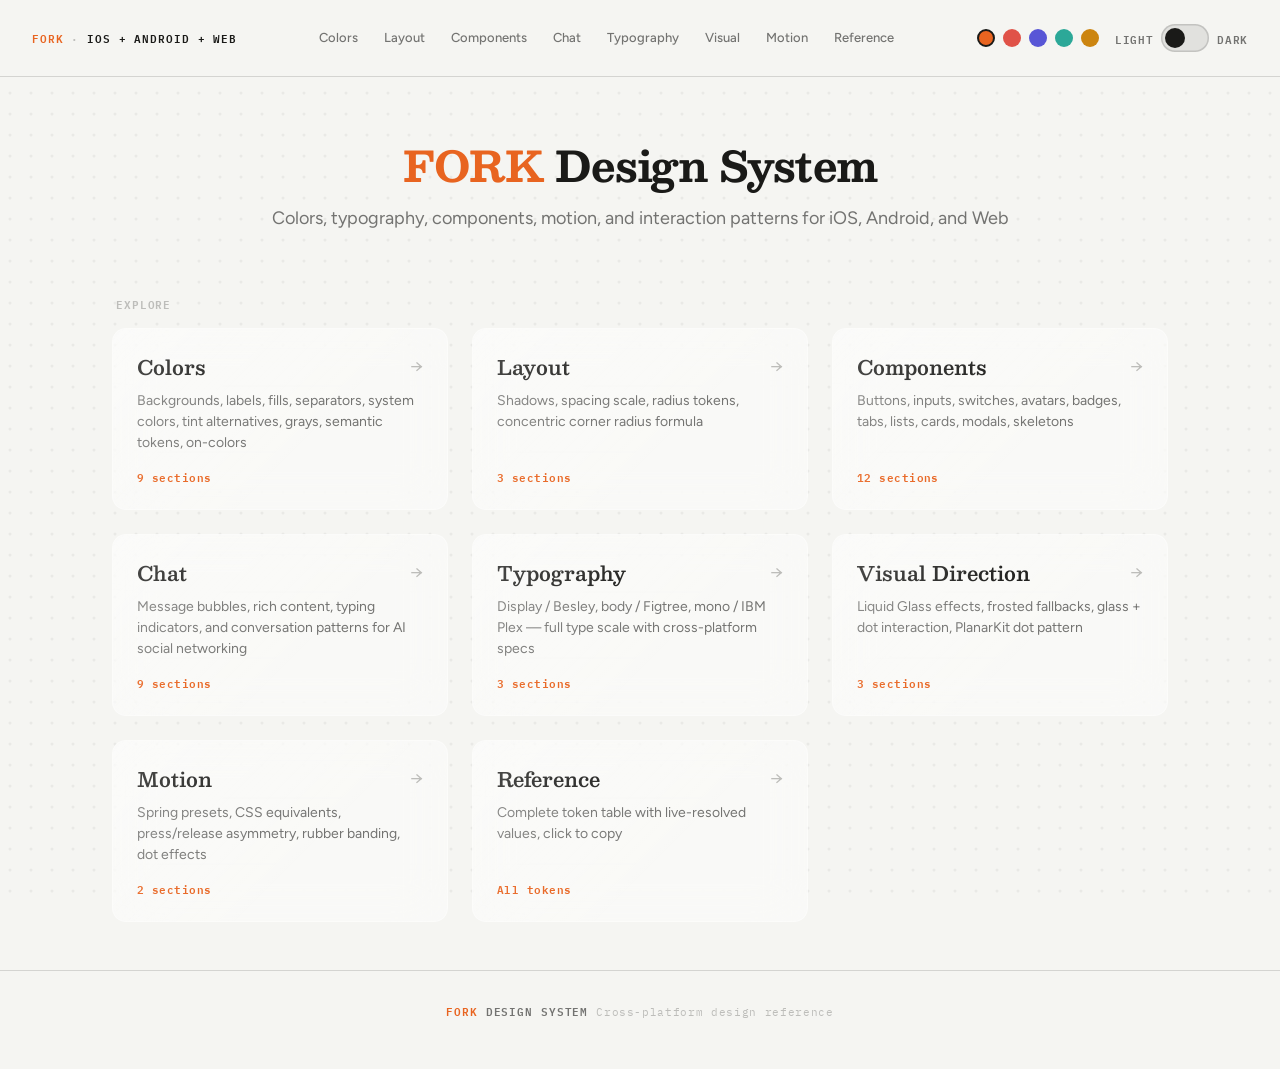
==== index.html @ ed12b9d3 "FORK Design System — initial commit with audit fixes Design system reference for iOS + Android + Web" ====
<!DOCTYPE html>
<html lang="en" data-theme="light">
<head>
<meta charset="UTF-8">
<meta name="viewport" content="width=device-width, initial-scale=1.0, viewport-fit=cover">
<title>FORK Design System — iOS + Android + Web</title>
<meta name="description" content="FORK design system — colors, typography, components, motion, and interaction patterns for iOS, Android, and Web.">
<meta name="theme-color" content="#F5F5F2" media="(prefers-color-scheme: light)">
<meta name="theme-color" content="#1A1A18" media="(prefers-color-scheme: dark)">
<link href="https://fonts.googleapis.com/css2?family=Besley:ital,wght@0,400..900;1,400..900&family=Figtree:ital,wght@0,300..700;1,300..700&family=IBM+Plex+Mono:wght@400;500;600;700&display=swap" rel="stylesheet">
<link rel="stylesheet" href="styles.css">
<script>(function(){var t=localStorage.getItem('te-theme');if(!t){t=window.matchMedia('(prefers-color-scheme:dark)').matches?'dark':'light'}document.documentElement.setAttribute('data-theme',t)})()</script>
</head>
<body>

<a href="#main-content" class="skip-link">Skip to content</a>

<canvas id="landing-planar" class="planar-fullscreen" aria-hidden="true"></canvas>

<div class="header">
  <a href="index.html" class="header-title"><span class="header-title-accent">FORK</span> <span class="header-dot">·</span> iOS + Android + Web</a>
  <nav class="top-nav" aria-label="Main navigation">
    <a class="top-nav-link" href="pages/colors.html">Colors</a>
    <a class="top-nav-link" href="pages/layout.html">Layout</a>
    <a class="top-nav-link" href="pages/components.html">Components</a>
    <a class="top-nav-link" href="pages/chat.html">Chat</a>
    <a class="top-nav-link" href="pages/typography.html">Typography</a>
    <a class="top-nav-link" href="pages/visual-direction.html">Visual</a>
    <a class="top-nav-link" href="pages/motion.html">Motion</a>
    <a class="top-nav-link" href="pages/reference.html">Reference</a>
  </nav>
  <div class="header-controls">
    <div class="tint-picker" id="tint-picker"></div>
    <button class="toggle" onclick="toggleTheme()" aria-label="Toggle theme">
      <span class="toggle-label">Light</span>
      <div class="toggle-track"></div>
      <span class="toggle-label">Dark</span>
    </button>
  </div>
</div>

<main class="landing-container" id="main-content">
  <div class="landing-hero">
    <h1 class="landing-title"><span class="landing-title-accent">FORK</span> Design System</h1>
    <p class="landing-subtitle">Colors, typography, components, motion, and interaction patterns for iOS, Android, and Web</p>
  </div>

  <h2 class="landing-overline">Explore</h2>
  <div class="landing-grid">
    <a href="pages/colors.html" class="landing-card" aria-label="Colors — Backgrounds, labels, fills, separators, system colors, tint alternatives, grays, semantic tokens, on-colors">
      <div class="landing-card-label">Colors</div>
      <div class="landing-card-desc">Backgrounds, labels, fills, separators, system colors, tint alternatives, grays, semantic tokens, on-colors</div>
      <div class="landing-card-count">9 sections</div>
    </a>
    <a href="pages/layout.html" class="landing-card" aria-label="Layout — Shadows, spacing scale, radius tokens, concentric corner radius formula">
      <div class="landing-card-label">Layout</div>
      <div class="landing-card-desc">Shadows, spacing scale, radius tokens, concentric corner radius formula</div>
      <div class="landing-card-count">3 sections</div>
    </a>
    <a href="pages/components.html" class="landing-card" aria-label="Components — Buttons, inputs, switches, avatars, badges, tabs, lists, cards, modals, skeletons">
      <div class="landing-card-label">Components</div>
      <div class="landing-card-desc">Buttons, inputs, switches, avatars, badges, tabs, lists, cards, modals, skeletons</div>
      <div class="landing-card-count">12 sections</div>
    </a>
    <a href="pages/chat.html" class="landing-card" aria-label="Chat — Message bubbles, rich content, typing indicators, and conversation patterns">
      <div class="landing-card-label">Chat</div>
      <div class="landing-card-desc">Message bubbles, rich content, typing indicators, and conversation patterns for AI social networking</div>
      <div class="landing-card-count">9 sections</div>
    </a>
    <a href="pages/typography.html" class="landing-card" aria-label="Typography — Display / Besley, body / Figtree, mono / IBM Plex, full type scale with cross-platform specs">
      <div class="landing-card-label">Typography</div>
      <div class="landing-card-desc">Display / Besley, body / Figtree, mono / IBM Plex — full type scale with cross-platform specs</div>
      <div class="landing-card-count">3 sections</div>
    </a>
    <a href="pages/visual-direction.html" class="landing-card" aria-label="Visual Direction — Liquid Glass effects, frosted fallbacks, glass + dot interaction, PlanarKit dot pattern">
      <div class="landing-card-label">Visual Direction</div>
      <div class="landing-card-desc">Liquid Glass effects, frosted fallbacks, glass + dot interaction, PlanarKit dot pattern</div>
      <div class="landing-card-count">3 sections</div>
    </a>
    <a href="pages/motion.html" class="landing-card" aria-label="Motion — Spring presets, CSS equivalents, press/release asymmetry, rubber banding, dot effects">
      <div class="landing-card-label">Motion</div>
      <div class="landing-card-desc">Spring presets, CSS equivalents, press/release asymmetry, rubber banding, dot effects</div>
      <div class="landing-card-count">2 sections</div>
    </a>
    <a href="pages/reference.html" class="landing-card" aria-label="Reference — Complete token table with live-resolved values, click to copy">
      <div class="landing-card-label">Reference</div>
      <div class="landing-card-desc">Complete token table with live-resolved values, click to copy</div>
      <div class="landing-card-count">All tokens</div>
    </a>
  </div>
</main>

<div class="footer">
  <div class="footer-inner">
    <div class="footer-brand">
      <span class="footer-brand-accent">FORK</span> Design System
    </div>
    <div class="footer-meta">Cross-platform design reference</div>
  </div>
</div>

<div class="toast" id="toast" aria-hidden="true">Copied</div>

<script src="planarkit.js"></script>
<script src="scripts.js"></script>
<script>
// Landing page — full-screen PlanarKit background
(function() {
  var cvs = document.getElementById('landing-planar');
  if (!cvs || !window.PlanarKit) return;
  var PK = window.PlanarKit;
  PK.syncColors();
  PK.installThemeObs();

  var sc = PK.create(cvs);
  sc.keepAlive = true;

  // All interaction tracked on document (canvas has pointer-events:none)
  // Events pass through to links/cards — no preventDefault on interactive elements
  var hoverField = null, activeField = null, holdTimer = null, downPos = null;
  function pos(e) {
    var r = cvs.getBoundingClientRect();
    var s = e.touches ? (e.touches[0] || e.changedTouches[0]) : e;
    return {x: s.clientX - r.left, y: s.clientY - r.top};
  }

  document.addEventListener('mousemove', function(e) {
    var p = pos(e);
    if (!hoverField) { hoverField = sc.addField(p.x, p.y, 'attract', 0.4, 0, true, 160, 0.3); }
    hoverField.x = p.x; hoverField.y = p.y;
    if (activeField && activeField !== hoverField) { activeField.x = p.x; activeField.y = p.y; }
    PK.wake(sc);
  });

  function onDown(e) {
    var p = pos(e); downPos = p;
    sc.addRipple(p.x, p.y, 1, 13, 10, 3);
    holdTimer = setTimeout(function() {
      holdTimer = null;
      if (hoverField) { hoverField.str = 0.8; activeField = hoverField; }
      else if (downPos) { activeField = sc.addField(downPos.x, downPos.y, 'attract', 0.8, 0, true, 180, 0.3); }
      PK.wake(sc);
    }, 300);
    PK.wake(sc);
  }

  function onUp() {
    if (holdTimer) { clearTimeout(holdTimer); holdTimer = null; }
    if (activeField) {
      if (activeField === hoverField) hoverField.str = 0.4;
      else { activeField.held = false; activeField.life = 0; }
      activeField = null;
    }
    downPos = null;
  }

  document.addEventListener('mousedown', onDown);
  document.addEventListener('mouseup', onUp);
  document.addEventListener('touchstart', onDown, {passive: true});
  document.addEventListener('touchend', onUp, {passive: true});
  document.addEventListener('touchcancel', onUp, {passive: true});

  // Ambient color waves
  var ambTimer = 0, ambNext = 4 + Math.random() * 6;
  var base = sc.step.bind(sc);
  sc.step = function(dt) {
    ambTimer += dt;
    if (ambTimer >= ambNext) {
      ambTimer = 0; ambNext = 4 + Math.random() * 6;
      var ax = sc.W * 0.1 + Math.random() * sc.W * 0.8;
      var ay = sc.H * 0.1 + Math.random() * sc.H * 0.8;
      var ac = PK.ambientPalette[Math.floor(Math.random() * PK.ambientPalette.length)];
      sc.addColorEffect(ax, ay, Math.random() > 0.5 ? 'bloom' : 'ring', ac, 2.5, Math.random() > 0.5 ? 200 : 120, 5);
    }
    return base(dt);
  };

  function resize() {
    sc.W = window.innerWidth; sc.H = window.innerHeight;
    cvs.width = Math.round(sc.W * sc.dpr); cvs.height = Math.round(sc.H * sc.dpr);
    sc.buildGrid(); sc.render(); PK.wake(sc);
  }
  window.addEventListener('resize', resize);
  new IntersectionObserver(function(ents) { ents.forEach(function(en) { if (en.isIntersecting) { PK.syncColors(); resize(); } }); }, {threshold: 0.01}).observe(cvs);
  resize();
})();
</script>
</body>
</html>
---- styles.css ----
/* ── Reset ── */
*, *::before, *::after { margin: 0; padding: 0; box-sizing: border-box; }

/* ── Skip Link ── */
.skip-link {
  position: absolute;
  top: -100%;
  left: var(--space16);
  padding: var(--space8) var(--space16);
  background: var(--tint);
  color: var(--onLight);
  border-radius: var(--radius6);
  z-index: 200;
  font-family: var(--fontBody);
  font-size: var(--typeFootnote);
  font-weight: 600;
  text-decoration: none;
}

.skip-link:focus {
  top: var(--space8);
}

/* ── No Transition (instant theme toggle) ── */
.no-transition,
.no-transition *,
.no-transition *::before,
.no-transition *::after {
  transition-duration: 0s !important;
}
/* Toggle thumb should still animate with spring during theme change */
.no-transition .toggle-track::after {
  transition-duration: 0.4s !important;
}

/* ── Light Theme ── */
:root, [data-theme="light"] {
  /* Backgrounds — Base */
  --systemBackground: #FFFFFF;
  --secondarySystemBackground: #F5F5F2;
  --tertiarySystemBackground: #EAEAE6;

  /* Backgrounds — Elevated */
  --systemBackgroundElevated: #FFFFFF;
  --secondarySystemBackgroundElevated: #F5F5F2;
  --tertiarySystemBackgroundElevated: #EAEAE6;

  /* Backgrounds — Grouped */
  --systemGroupedBackground: #F5F5F2;
  --secondarySystemGroupedBackground: #FFFFFF;
  --tertiarySystemGroupedBackground: #F5F5F2;

  /* Backgrounds — Grouped Elevated */
  --systemGroupedBackgroundElevated: #F5F5F2;
  --secondarySystemGroupedBackgroundElevated: #FFFFFF;
  --tertiarySystemGroupedBackgroundElevated: #F5F5F2;

  /* Labels */
  --label: #1A1A18;
  --secondaryLabel: #737371;
  --tertiaryLabel: #BDBDBA;
  --quaternaryLabel: #D6D6D4;

  /* Fills */
  --systemFill: rgba(26, 26, 24, 0.09);
  --secondarySystemFill: rgba(26, 26, 24, 0.065);
  --tertiarySystemFill: rgba(26, 26, 24, 0.04);
  --quaternarySystemFill: rgba(26, 26, 24, 0.02);

  /* Separators */
  --separator: rgba(26, 26, 24, 0.15);
  --opaqueSeparator: #D4D4D0;

  /* System Colors */
  --systemRed: #CE2021;
  --systemOrange: #FA5B1C;
  --systemYellow: #E5AC00;
  --systemGreen: #1AA167;
  --systemBlue: #1270B8;
  --systemPink: #FF106A;
  --systemGray: #8E8E8C;
  --systemGray2: #AEAEAC;
  --systemGray3: #C7C7C4;
  --systemGray4: #D1D1CE;
  --systemGray5: #E0E0DC;
  --systemGray6: #F0F0EC;

  /* On-Colors (text on filled backgrounds) */
  --onLight: #FFFFFF;
  --onDark: #1A1A18;

  /* Tint */
  --tint: #E86420;

  /* Tint Alternatives */
  --tintCoral: #E05248;
  --tintIndigo: #5856D6;
  --tintTeal: #2CA898;
  --tintAmber: #CC8510;

  /* Semantic */
  --link: #1270B8;
  --destructive: #CE2021;
  --success: #1AA167;
  --warning: #E5AC00;
  --disabled: #C7C7C4;
  --disabledLabel: #AEAEAC;
  --selection: rgba(232, 100, 32, 0.14);
  --badge: #CE2021;
  --skeleton: rgba(26, 26, 24, 0.06);

  /* Shadows — soft, diffuse */
  --shadowSmall: 0 1px 4px rgba(26, 26, 24, 0.03), 0 1px 2px rgba(26, 26, 24, 0.02);
  --shadowMedium: 0 4px 16px rgba(26, 26, 24, 0.04), 0 2px 4px rgba(26, 26, 24, 0.02);
  --shadowLarge: 0 12px 48px rgba(26, 26, 24, 0.06), 0 4px 12px rgba(26, 26, 24, 0.02);

  /* Dot Pattern */
  --dotIdle: rgba(26, 26, 24, 0.05);
  --dotTap: rgba(26, 26, 24, 0.17);
  --dotField: rgba(26, 26, 24, 0.30);

  /* Spacing */
  --space2: 2px;
  --space4: 4px;
  --space8: 8px;
  --space12: 12px;
  --space16: 16px;
  --space24: 24px;
  --space32: 32px;
  --space48: 48px;
  --space64: 64px;

  /* Radius — use with cornerCurve: continuous */
  --radius6: 6px;
  --radius10: 10px;
  --radius14: 14px;
  --radius20: 20px;
  --radius24: 24px;
  --radiusFull: 9999px;

  /* Chat — bubble geometry */
  --chatBubbleRadius: 18px;
  --chatTailRadius: 6px;

  /* Border — softer than separator, for card/component outlines */
  --border: rgba(26, 26, 24, 0.08);

  /* Motion — timing functions */
  --easeFluent: cubic-bezier(0.2, 0, 0, 1);
  --easeSpring: cubic-bezier(0.34, 1.56, 0.64, 1);
  --easeStandard: cubic-bezier(0.4, 0, 0.2, 1);

  /* Typography — font families */
  --fontDisplay: 'Besley', serif;
  --fontBody: 'Figtree', sans-serif;
  --fontMono: 'IBM Plex Mono', monospace;

  /* Typography Scale — sizes (single source of truth for the type scale) */
  --typeXlTitle2: 42px;
  --typeXlTitle: 36px;
  --typeLargeTitle: 34px;
  --typeTitle1: 28px;
  --typeTitle2: 22px;
  --typeTitle3: 20px;
  --typeHeadline: 17px;
  --typeBody: 18px;
  --typeCallout: 17px;
  --typeSubheadline: 16px;
  --typeFootnote: 14px;
  --typeCaption1: 13px;
  --typeCaption2: 12px;
  --typeCode: 14px;
  --typeOverline: 11px;

  /* Text shadow — for light text on colored fills */
  --textShadowOnFill: 0 1px 3px rgba(26, 26, 24, 0.3);

  /* Glass — specular highlight (white light source) */
  --glassSpecular: rgba(255, 255, 255, 0.25);
  --glassSpecularEdge: rgba(255, 255, 255, 0.05);
  --glassHighlight: rgba(255, 255, 255, 0.5);
  --glassShadow: rgba(26, 26, 24, 0.06);

  /* Glass card surfaces — liquid glass tier */
  --glassCardBg: rgba(255, 255, 255, 0.45);
  --glassCardBorder: rgba(255, 255, 255, 0.35);

  /* Glass card surfaces — frosted fallback tier */
  --glassFrostedBg: rgba(255, 255, 255, 0.28);
  --glassFrostedBorder: rgba(255, 255, 255, 0.2);

  /* Layout */
  --containerMaxWidth: 1120px;
  --headerHeight: 76px;

  /* Dot grid */
  --dotGridSize: 21px;
  --dotGridOffset: 10.5px;
  --dotRadius: 1.5px;

}

/* ── Dark Theme ── */
[data-theme="dark"] {
  /* Backgrounds — Base */
  --systemBackground: #1A1A18;
  --secondarySystemBackground: #252524;
  --tertiarySystemBackground: #323230;

  /* Backgrounds — Elevated */
  --systemBackgroundElevated: #252524;
  --secondarySystemBackgroundElevated: #323230;
  --tertiarySystemBackgroundElevated: #3E3E3C;

  /* Backgrounds — Grouped */
  --systemGroupedBackground: #141412;
  --secondarySystemGroupedBackground: #1A1A18;
  --tertiarySystemGroupedBackground: #252524;

  /* Backgrounds — Grouped Elevated */
  --systemGroupedBackgroundElevated: #1A1A18;
  --secondarySystemGroupedBackgroundElevated: #252524;
  --tertiarySystemGroupedBackgroundElevated: #323230;

  /* Labels */
  --label: #F5F5F2;
  --secondaryLabel: #9E9E9C;
  --tertiaryLabel: #545452;
  --quaternaryLabel: #3E3E3C;

  /* Fills */
  --systemFill: rgba(245, 245, 242, 0.11);
  --secondarySystemFill: rgba(245, 245, 242, 0.08);
  --tertiarySystemFill: rgba(245, 245, 242, 0.05);
  --quaternarySystemFill: rgba(245, 245, 242, 0.03);

  /* Separators */
  --separator: rgba(245, 245, 242, 0.15);
  --opaqueSeparator: #3E3E3C;

  /* System Colors */
  --systemRed: #E84142;
  --systemOrange: #FF6D33;
  --systemYellow: #FFD03A;
  --systemGreen: #22C07A;
  --systemBlue: #1A8DE0;
  --systemPink: #FF3380;
  --systemGray: #9E9E9C;
  --systemGray2: #7C7C7A;
  --systemGray3: #5A5A58;
  --systemGray4: #484846;
  --systemGray5: #3A3A38;
  --systemGray6: #282826;

  /* On-Colors (text on filled backgrounds) — invariant across themes */
  --onLight: #FFFFFF;
  --onDark: #1A1A18;

  /* Tint */
  --tint: #F07030;

  /* Tint Alternatives */
  --tintCoral: #F06060;
  --tintIndigo: #7B79FF;
  --tintTeal: #38C8B8;
  --tintAmber: #E8A028;

  /* Semantic */
  --link: #1A8DE0;
  --destructive: #E84142;
  --success: #22C07A;
  --warning: #FFD03A;
  --disabled: #484846;
  --disabledLabel: #5A5A58;
  --selection: rgba(240, 112, 48, 0.18);
  --badge: #E84142;
  --skeleton: rgba(245, 245, 242, 0.06);

  /* Shadows — warm base, higher opacity for dark surfaces */
  --shadowSmall: 0 1px 4px rgba(20, 20, 18, 0.16), 0 1px 2px rgba(20, 20, 18, 0.10);
  --shadowMedium: 0 4px 16px rgba(20, 20, 18, 0.22), 0 2px 4px rgba(20, 20, 18, 0.10);
  --shadowLarge: 0 12px 48px rgba(20, 20, 18, 0.28), 0 4px 12px rgba(20, 20, 18, 0.10);

  /* Dot Pattern */
  --dotIdle: rgba(245, 245, 242, 0.02);
  --dotTap: rgba(245, 245, 242, 0.10);
  --dotField: rgba(245, 245, 242, 0.18);

  /* Border */
  --border: rgba(245, 245, 242, 0.08);

  /* Glass — specular highlight */
  --glassSpecular: rgba(255, 255, 255, 0.08);
  --glassSpecularEdge: rgba(255, 255, 255, 0.02);
  --glassHighlight: rgba(255, 255, 255, 0.06);
  --glassShadow: rgba(20, 20, 18, 0.3);

  /* Text shadow — for light text on colored fills (dark mode: higher opacity) */
  --textShadowOnFill: 0 1px 3px rgba(20, 20, 18, 0.45);

  /* Glass card surfaces — liquid glass tier */
  --glassCardBg: rgba(255, 255, 255, 0.06);
  --glassCardBorder: rgba(255, 255, 255, 0.08);

  /* Glass card surfaces — frosted fallback tier */
  --glassFrostedBg: rgba(255, 255, 255, 0.04);
  --glassFrostedBorder: rgba(255, 255, 255, 0.06);

}

/* ── Typography Utilities ── */
/* Reusable type scale classes — use in HTML to apply scale steps directly */
.text-overline {
  font-family: var(--fontMono);
  font-size: var(--typeOverline);
  font-weight: 600;
  letter-spacing: 0.08em;
  text-transform: uppercase;
  line-height: 1.2;
}

/* ── Tag ── */
.tag {
  display: inline-flex;
  align-items: center;
  font-family: var(--fontMono);
  font-size: var(--typeOverline);
  font-weight: 700;
  letter-spacing: 0.06em;
  text-transform: uppercase;
  padding: var(--space2) var(--space8);
  border-radius: var(--radius6);
  vertical-align: baseline;
  position: relative;
  top: -0.1em;
  line-height: 1.2;
  white-space: nowrap;
}

/* Filled — semantic color variants (tinted fill + colored text for contrast) */
.tag--ios { background: color-mix(in srgb, var(--systemBlue) 15%, transparent); color: var(--systemBlue); }
.tag--android { background: color-mix(in srgb, var(--systemGreen) 15%, transparent); color: var(--systemGreen); }
.tag--web { background: color-mix(in srgb, var(--systemOrange) 15%, transparent); color: var(--systemOrange); }
.tag--all { background: var(--systemFill); color: var(--secondaryLabel); }
.tag--tint { background: var(--tint); color: var(--onLight); }
.tag--destructive { background: var(--destructive); color: var(--onLight); }

/* Subtle — fill background, no bold color */
.tag--fill { background: var(--systemFill); color: var(--secondaryLabel); }

/* Outline — border only */
.tag--outline { background: transparent; color: var(--secondaryLabel); border: 1px solid var(--separator); }

/* ── Typography ── */
body {
  font-family: var(--fontBody);
  font-size: var(--typeFootnote); /* UI chrome at footnote size; content uses body token (18px) via .prose */
  line-height: 1.45;
  background: var(--systemGroupedBackground);
  color: var(--label);
  -webkit-font-smoothing: antialiased;
}

/* ── Header ── */
.header {
  position: sticky;
  top: 0;
  z-index: 100;
  display: flex;
  align-items: center;
  justify-content: space-between;
  gap: var(--space16);
  padding: var(--space16) max(var(--space32), env(safe-area-inset-right)) var(--space16) max(var(--space32), env(safe-area-inset-left));
  padding-top: max(var(--space16), env(safe-area-inset-top));
  /* Opaque surface — chrome is quiet, content is loud */
  background: var(--systemGroupedBackground);
  border-bottom: 1px solid var(--separator);
  transition: background 0.25s var(--easeFluent), border-color 0.25s var(--easeFluent);
}

.header-title {
  font-family: var(--fontMono);
  font-size: var(--typeOverline);
  font-weight: 600;
  letter-spacing: 0.08em;
  text-transform: uppercase;
  color: var(--label);
  text-decoration: none;
  flex-shrink: 0;
}

.header-title-accent {
  color: var(--tint);
}

a.header-title:hover {
  color: var(--label);
}

/* ── Top Navigation ── */
.top-nav {
  display: flex;
  align-items: center;
  gap: var(--space2);
}

.top-nav-link {
  font-family: var(--fontBody);
  font-size: var(--typeCaption1);
  font-weight: 500;
  color: var(--secondaryLabel);
  text-decoration: none;
  padding: var(--space12) var(--space12);
  min-height: 44px;
  display: inline-flex;
  align-items: center;
  border-radius: var(--radiusFull);
  transition: color 0.18s var(--easeStandard), background 0.18s var(--easeStandard);
  white-space: nowrap;
}

.top-nav-link:hover {
  color: var(--label);
  background: var(--systemFill);
}

.top-nav-link.active {
  color: var(--tint);
  font-weight: 600;
}

.header-controls {
  display: flex;
  align-items: center;
  gap: var(--space16);
  flex-shrink: 0;
}

/* ── Theme Toggle ── */
.toggle {
  display: flex;
  align-items: center;
  gap: var(--space8);
  font-family: var(--fontMono);
  font-size: var(--typeOverline);
  font-weight: 600;
  letter-spacing: 0.06em;
  text-transform: uppercase;
  color: var(--secondaryLabel);
  cursor: pointer;
  user-select: none;
  background: none;
  border: none;
  padding: var(--space8) 0;
  min-height: 44px;
}

.toggle:focus-visible {
  outline: none;
  box-shadow: 0 0 0 3px color-mix(in srgb, var(--systemBlue) 21%, transparent);
  border-radius: var(--radius6);
}

.toggle-track {
  position: relative;
  width: 48px;
  height: 28px;
  background: var(--systemFill);
  border-radius: var(--radiusFull);
  border: none;
  box-shadow: inset 0 0 0 1.5px var(--separator);
  transition: background 0.25s var(--easeFluent), box-shadow 0.25s var(--easeFluent);
}

.toggle-track::after {
  content: "";
  position: absolute;
  top: 4px;
  left: 4px;
  width: 20px;
  height: 20px;
  background: var(--label);
  border-radius: 50%;
  transition: transform 0.4s var(--easeSpring);
}

[data-theme="dark"] .toggle-track {
  background: var(--tint);
  box-shadow: none;
}

[data-theme="dark"] .toggle-track::after {
  transform: translateX(20px);
  background: var(--onLight);
}

/* ── Tint Picker ── */
.tint-picker {
  display: flex;
  align-items: center;
  gap: var(--space8);
}

.tint-dot {
  width: 18px;
  height: 18px;
  border-radius: 50%;
  border: 2px solid transparent;
  cursor: pointer;
  transition: border-color 0.18s var(--easeStandard), transform 0.18s var(--easeStandard);
  position: relative;
  /* 44px min tap target via invisible hit area */
  padding: 0;
}

.tint-dot::before {
  content: "";
  position: absolute;
  top: 50%;
  left: 50%;
  width: 44px;
  height: 44px;
  transform: translate(-50%, -50%);
}

.tint-dot:hover { transform: scale(1.15); }
.tint-dot:focus-visible { outline: none; box-shadow: 0 0 0 3px color-mix(in srgb, var(--systemBlue) 21%, transparent); }
.tint-dot.active { border-color: var(--label); }

/* ── Layout ── */
.page-layout {
  display: flex;
  min-height: 100vh;
}

.page-main {
  flex: 1;
  display: flex;
  flex-direction: column;
  min-width: 0;
}

.sidebar {
  position: sticky;
  top: var(--headerHeight);
  align-self: flex-start;
  width: 220px;
  min-width: 220px;
  height: calc(100vh - var(--headerHeight));
  overflow-y: auto;
  padding: var(--space16) var(--space12) var(--space32) var(--space12);
  border-right: 1px solid var(--separator);
  background: var(--systemGroupedBackground);
  transition: background 0.25s var(--easeFluent), border-color 0.25s var(--easeFluent);
  scrollbar-width: none;
  -ms-overflow-style: none;
}

.sidebar::-webkit-scrollbar { display: none; }

.sidebar-group {
  margin-bottom: var(--space16);
}

.sidebar-group-label {
  font-family: var(--fontMono);
  font-size: var(--typeOverline);
  font-weight: 600;
  letter-spacing: 0.08em;
  text-transform: uppercase;
  color: var(--secondaryLabel);
  padding: var(--space4) var(--space8);
  margin-bottom: var(--space2);
}

.sidebar-link {
  display: flex;
  align-items: center;
  font-family: var(--fontBody);
  font-size: var(--typeCaption1);
  font-weight: 400;
  color: var(--secondaryLabel);
  text-decoration: none;
  padding: var(--space8) var(--space8);
  min-height: 44px;
  border-radius: var(--radius6);
  transition: color 0.18s var(--easeStandard), background 0.18s var(--easeStandard);
  line-height: 1.4;
  letter-spacing: 0.01em;
}

.sidebar-link:hover {
  color: var(--label);
  background: var(--systemFill);
}

.sidebar-link.active {
  color: var(--tint);
  font-weight: 600;
}

.sidebar-link--nested {
  padding-left: var(--space24);
  font-size: var(--typeCaption2);
  min-height: 44px;
}

.container {
  flex: 1;
  max-width: var(--containerMaxWidth);
  margin: 0 auto;
  padding: var(--space32);
  min-width: 0;
  width: 100%;
}

.section {
  margin-bottom: var(--space48);
  scroll-margin-top: calc(var(--headerHeight) + var(--space16));
}

.page-title {
  font-family: var(--fontDisplay);
  font-size: var(--typeTitle1);
  font-weight: 700;
  color: var(--label);
  line-height: 1.21;
  letter-spacing: -0.01em;
  margin-bottom: var(--space8);
}

.page-subtitle {
  font-family: var(--fontBody);
  font-size: var(--typeSubheadline);
  color: var(--secondaryLabel);
  line-height: 1.5;
  margin-bottom: var(--space48);
}

.section-title {
  font-family: var(--fontDisplay);
  font-size: var(--typeTitle3);
  font-weight: 600;
  line-height: 1.3;
  letter-spacing: 0;
  text-transform: none;
  color: var(--label);
  margin-bottom: var(--space16);
}

@media (max-width: 900px) {
  .sidebar { display: none; }
  .header {
    flex-wrap: wrap;
    padding: max(var(--space12), env(safe-area-inset-top)) max(var(--space16), env(safe-area-inset-right)) var(--space12) max(var(--space16), env(safe-area-inset-left));
    gap: var(--space8);
  }
  /* Header wraps at mobile — extra scroll-margin to account for taller nav */
  .section {
    scroll-margin-top: calc(var(--headerHeight) + var(--space48));
  }
  .top-nav {
    order: 3;
    width: 100%;
    overflow-x: auto;
    -webkit-overflow-scrolling: touch;
    scrollbar-width: none;
    gap: var(--space2);
    padding-top: var(--space4);
    mask-image: linear-gradient(to right, black calc(100% - 32px), transparent);
    -webkit-mask-image: linear-gradient(to right, black calc(100% - 32px), transparent);
  }
  .top-nav::-webkit-scrollbar { display: none; }
  .container {
    padding: var(--space24) max(var(--space16), env(safe-area-inset-right)) var(--space24) max(var(--space16), env(safe-area-inset-left));
  }
}

@media (max-width: 720px) {
  .section {
    margin-bottom: var(--space32);
  }
  .page-subtitle {
    margin-bottom: var(--space32);
  }
}

/* ── Card ── */
.card {
  background: var(--secondarySystemGroupedBackground);
  border: 1px solid var(--border);
  border-radius: var(--radius14);
  overflow: hidden;
  box-shadow: var(--shadowSmall);
  transition: background 0.25s var(--easeFluent), border-color 0.25s var(--easeFluent), box-shadow 0.25s var(--easeFluent);
}

.card + .card {
  margin-top: var(--space12);
}
.card-grid .card + .card {
  margin-top: 0;
}

/* ── Swatch Row ── */
.swatch-row {
  display: flex;
  align-items: center;
  padding: 0 var(--space24);
  height: 56px;
  border-bottom: 1px solid var(--separator);
  transition: background 0.18s var(--easeStandard);
  cursor: pointer;
}

.swatch-row:last-child {
  border-bottom: none;
}

.swatch-row:focus-visible {
  outline: none;
  box-shadow: inset 0 0 0 2px color-mix(in srgb, var(--systemBlue) 21%, transparent);
}

.swatch-row:hover {
  background: var(--quaternarySystemFill);
}

.swatch-color {
  width: 32px;
  height: 32px;
  border-radius: var(--radius10);
  flex-shrink: 0;
  border: 1px solid var(--border);
  position: relative;
  cursor: pointer;
  transition: transform 0.18s var(--easeStandard);
}

.swatch-color:hover {
  transform: scale(1.1);
}

.swatch-color.checkerboard {
  background-image:
    linear-gradient(45deg, var(--systemGray3) 25%, transparent 25%),
    linear-gradient(-45deg, var(--systemGray3) 25%, transparent 25%),
    linear-gradient(45deg, transparent 75%, var(--systemGray3) 75%),
    linear-gradient(-45deg, transparent 75%, var(--systemGray3) 75%);
  background-size: 8px 8px;
  background-position: 0 0, 0 4px, 4px -4px, -4px 0px;
}

.swatch-color .inner {
  position: absolute;
  inset: 0;
  border-radius: var(--radius10);
}

.swatch-info {
  flex: 1;
  margin-left: var(--space16);
  display: flex;
  align-items: baseline;
  gap: var(--space8);
}

.swatch-name {
  font-family: var(--fontMono);
  font-size: var(--typeCaption1);
  font-weight: 600;
  color: var(--label);
  white-space: nowrap;
}

.swatch-value {
  font-family: var(--fontMono);
  font-size: var(--typeOverline);
  color: var(--secondaryLabel);
  margin-left: auto;
  white-space: nowrap;
  cursor: pointer;
  padding: var(--space2) var(--space4);
  border-radius: var(--radius6);
  transition: background 0.18s var(--easeStandard), color 0.18s var(--easeStandard);
}

.swatch-value:hover {
  background: var(--systemFill);
  color: var(--secondaryLabel);
}

.swatch-value.copied {
  background: var(--tint);
  color: var(--onLight);
}

/* ── Background Context Cards ── */
.context-grid {
  display: grid;
  grid-template-columns: repeat(2, 1fr);
  gap: var(--space12);
}

@media (max-width: 720px) {
  .context-grid {
    grid-template-columns: 1fr;
  }
}

.context-card {
  border-radius: var(--radius14);
  border: 1px solid var(--border);
  overflow: hidden;
  transition: border-color 0.25s var(--easeFluent);
}

.context-label {
  font-family: var(--fontMono);
  font-size: var(--typeOverline);
  font-weight: 600;
  letter-spacing: 0.08em;
  text-transform: uppercase;
  padding: var(--space12) var(--space16) var(--space8);
  color: var(--secondaryLabel);
}

.context-layer {
  margin: 0 var(--space12) var(--space12);
  border-radius: var(--radius14);
  padding: var(--space12);
  transition: background 0.25s var(--easeFluent);
}

.context-layer .context-layer {
  margin: var(--space8) 0 0;
  border-radius: var(--radius10);
  padding: var(--space12);
}

.context-layer .context-layer .context-layer {
  margin: var(--space8) 0 0;
  border-radius: var(--radius6);
  padding: var(--space12);
}

.layer-label {
  font-size: var(--typeCaption2);
  font-weight: 600;
  color: var(--secondaryLabel);
  letter-spacing: 0.01em;
  margin-bottom: var(--space2);
}

.layer-token {
  font-family: var(--fontMono);
  font-size: var(--typeOverline);
  color: var(--tertiaryLabel);
}

/* ── Separator Preview ── */
.separator-preview {
  padding: var(--space24);
}

.sep-line {
  height: 0;
  border: none;
  border-top-width: 1px;
  border-top-style: solid;
  margin: var(--space12) 0;
}

.sep-label {
  font-size: var(--typeCaption2);
  color: var(--tertiaryLabel);
  letter-spacing: 0.01em;
  margin-bottom: var(--space4);
}

/* ── Label Preview ── */
.label-preview {
  padding: var(--space24);
  display: flex;
  flex-direction: column;
  gap: var(--space8);
}

.label-sample {
  display: flex;
  justify-content: space-between;
  align-items: baseline;
}

.label-sample-text {
  font-size: var(--typeFootnote);
  font-weight: 500;
}

.label-sample-name {
  font-family: var(--fontMono);
  font-size: var(--typeOverline);
  color: var(--tertiaryLabel);
}

/* ── System Colors Grid ── */
.color-grid {
  display: grid;
  grid-template-columns: repeat(auto-fill, minmax(140px, 1fr));
  gap: var(--space8);
  padding: var(--space16);
}

.color-chip {
  height: 72px;
  border-radius: var(--radius10);
  display: flex;
  flex-direction: column;
  justify-content: flex-end;
  padding: var(--space12);
  cursor: pointer;
  transition: transform 0.18s var(--easeStandard), box-shadow 0.25s var(--easeFluent);
  position: relative;
  overflow: hidden;
}

.color-chip:hover {
  transform: translateY(-2px);
  box-shadow: var(--shadowMedium);
}

.color-chip:focus-visible {
  outline: none;
  box-shadow: inset 0 0 0 2px color-mix(in srgb, var(--systemBlue) 21%, transparent);
}

.color-chip:active {
  transform: scale(0.96);
}

.color-chip-name {
  font-family: var(--fontMono);
  font-size: var(--typeOverline);
  font-weight: 700;
  color: var(--onLight);
  text-shadow: var(--textShadowOnFill);
}

.color-chip-hex {
  font-family: var(--fontMono);
  font-size: var(--typeOverline);
  color: color-mix(in srgb, var(--onLight) 75%, transparent);
  text-shadow: var(--textShadowOnFill);
}

/* Light-background chips (Yellow, Amber, light grays) need dark text for contrast */
.color-chip--light-bg .color-chip-name,
.color-chip--light-bg .color-chip-hex {
  color: var(--onDark);
  text-shadow: none;
}
.color-chip--light-bg .color-chip-hex {
  color: color-mix(in srgb, var(--onDark) 65%, transparent);
}

/* ── Gray Scale ── */
.gray-labels {
  display: flex;
  justify-content: space-between;
  font-family: var(--fontMono);
  font-size: var(--typeOverline);
  color: var(--tertiaryLabel);
  padding: var(--space16) var(--space16) var(--space8);
}

.gray-labels span {
  padding: 0 var(--space4);
}

.gray-strip {
  display: flex;
  border-radius: var(--radius10);
  overflow: hidden;
  margin: 0 var(--space16) var(--space16);
  height: 48px;
}

.gray-strip-cell {
  flex: 1;
  display: flex;
  align-items: center;
  justify-content: center;
  font-family: var(--fontMono);
  font-size: var(--typeOverline);
  font-weight: 600;
  transition: flex 0.25s var(--easeFluent);
  cursor: pointer;
  position: relative;
}

.gray-strip-cell:focus-visible {
  outline: none;
  box-shadow: inset 0 0 0 2px color-mix(in srgb, var(--systemBlue) 21%, transparent);
}

.gray-strip-cell:hover {
  flex: 1.5;
}

.gray-strip-cell span {
  opacity: 0;
  transition: opacity 0.18s var(--easeStandard);
  color: var(--label);
  mix-blend-mode: difference;
}

.gray-strip-cell:hover span {
  opacity: 1;
}

/* ── Fill Preview ── */
.fills-contexts {
  display: grid;
  grid-template-columns: repeat(2, 1fr);
  gap: var(--space12);
}

@media (max-width: 720px) {
  .fills-contexts {
    grid-template-columns: 1fr;
  }
}

.fills-context-card {
  border-radius: var(--radius14);
  border: 1px solid var(--border);
  padding: var(--space16);
  transition: background 0.25s var(--easeFluent), border-color 0.25s var(--easeFluent);
}

.fills-context-label {
  font-family: var(--fontMono);
  font-size: var(--typeOverline);
  font-weight: 600;
  letter-spacing: 0.08em;
  text-transform: uppercase;
  color: var(--secondaryLabel);
  margin-bottom: var(--space12);
}

.fill-grid {
  display: grid;
  grid-template-columns: repeat(2, 1fr);
  gap: var(--space4);
}

.fill-chip {
  height: 52px;
  border-radius: var(--radius10);
  display: flex;
  flex-direction: column;
  justify-content: flex-end;
  padding: var(--space8) var(--space12);
  border: 1px solid var(--border);
}

.fill-chip-name {
  font-family: var(--fontMono);
  font-size: var(--typeOverline);
  font-weight: 600;
  color: var(--secondaryLabel);
}

/* ── Toast ── */
.toast {
  position: fixed;
  bottom: var(--space24);
  left: 50%;
  transform: translateX(-50%) translateY(80px);
  background: var(--label);
  color: var(--systemBackground);
  font-family: var(--fontMono);
  font-size: var(--typeOverline);
  font-weight: 600;
  letter-spacing: 0.04em;
  padding: var(--space8) var(--space16);
  border-radius: var(--radius10);
  pointer-events: none;
  opacity: 0;
  transition: transform 0.25s var(--easeSpring), opacity 0.25s var(--easeFluent);
  z-index: 999;
}

.toast.show {
  transform: translateX(-50%) translateY(0);
  opacity: 1;
}

/* ── Usage Hints ── */
.usage {
  margin-top: var(--space12);
  padding: var(--space24);
  background: var(--secondarySystemGroupedBackground);
  border: 1px solid var(--border);
  border-radius: var(--radius14);
  transition: background 0.25s var(--easeFluent), border-color 0.25s var(--easeFluent);
}

.usage-title {
  font-family: var(--fontMono);
  font-size: var(--typeOverline);
  font-weight: 600;
  letter-spacing: 0.08em;
  text-transform: uppercase;
  color: var(--secondaryLabel);
  margin-bottom: var(--space8);
}

.usage-list {
  list-style: none;
  display: flex;
  flex-direction: column;
  gap: var(--space4);
}

.usage-list li {
  font-family: var(--fontBody);
  font-size: var(--typeCaption1);
  line-height: 1.4;
  letter-spacing: 0.01em;
  color: var(--secondaryLabel);
}

.usage-list .token {
  font-family: var(--fontMono);
  font-weight: 600;
  color: var(--label);
}

.usage-list .dash {
  color: var(--tertiaryLabel);
  margin: 0 var(--space4);
}

/* ── Typography ── */
.type-section {
  margin-top: var(--space12);
}

.type-card {
  background: var(--secondarySystemGroupedBackground);
  border: 1px solid var(--border);
  border-radius: var(--radius14);
  padding: var(--space24);
  transition: background 0.25s var(--easeFluent), border-color 0.25s var(--easeFluent);
}

.type-card + .type-card {
  margin-top: var(--space12);
}

.type-card-header {
  display: flex;
  align-items: baseline;
  justify-content: space-between;
  margin-bottom: var(--space16);
  padding-bottom: var(--space12);
  border-bottom: 1px solid var(--separator);
}

.type-card-name {
  font-family: var(--fontMono);
  font-size: var(--typeOverline);
  font-weight: 600;
  letter-spacing: 0.08em;
  text-transform: uppercase;
  color: var(--secondaryLabel);
}

.type-card-meta {
  font-family: var(--fontMono);
  font-size: var(--typeOverline);
  color: var(--tertiaryLabel);
  letter-spacing: 0.02em;
}

.type-scale {
  display: flex;
  flex-direction: column;
  gap: var(--space12);
}

.type-row {
  display: flex;
  align-items: baseline;
  gap: var(--space16);
}

.type-row-label {
  flex-shrink: 0;
  width: 80px;
  font-size: var(--typeOverline);
  font-weight: 600;
  letter-spacing: 0.04em;
  color: var(--tertiaryLabel);
  text-align: right;
  font-family: var(--fontMono);
}

.type-row-sample {
  flex: 1;
  color: var(--label);
  line-height: 1.35;
}

.type-row-size {
  flex-shrink: 0;
  font-size: var(--typeOverline);
  color: var(--tertiaryLabel);
  font-family: var(--fontMono);
}

.type-body-compare {
  display: grid;
  grid-template-columns: repeat(2, 1fr);
  gap: var(--space12);
  margin-top: var(--space12);
}

@media (max-width: 720px) {
  .type-body-compare {
    grid-template-columns: 1fr;
  }
}

.type-body-option {
  background: var(--secondarySystemGroupedBackground);
  border: 1px solid var(--border);
  border-radius: var(--radius14);
  padding: var(--space24);
  transition: background 0.25s var(--easeFluent), border-color 0.25s var(--easeFluent);
}

.type-body-option-header {
  display: flex;
  align-items: baseline;
  justify-content: space-between;
  margin-bottom: var(--space12);
  padding-bottom: var(--space8);
  border-bottom: 1px solid var(--separator);
}

.type-body-option-name {
  font-family: var(--fontMono);
  font-size: var(--typeOverline);
  font-weight: 600;
  letter-spacing: 0.08em;
  text-transform: uppercase;
  color: var(--secondaryLabel);
}

.type-body-option-meta {
  font-family: var(--fontMono);
  font-size: var(--typeOverline);
  color: var(--tertiaryLabel);
}

.type-body-sample {
  color: var(--label);
  font-size: var(--typeFootnote);
  line-height: 1.45;
  letter-spacing: 0.01em;
}

.type-body-sample-secondary {
  color: var(--secondaryLabel);
  font-size: var(--typeCaption1);
  line-height: 1.5;
  margin-top: var(--space8);
}

/* ── Markdown Prose ── */
.prose {
  font-family: var(--fontBody);
  font-size: var(--typeBody);
  line-height: 1.6;
  color: var(--label);
  background: var(--secondarySystemGroupedBackground);
  border: 1px solid var(--border);
  border-radius: var(--radius14);
  padding: var(--space32);
  transition: background 0.25s var(--easeFluent), border-color 0.25s var(--easeFluent);
}

.prose h1, .prose h2, .prose h3, .prose h4 {
  font-family: var(--fontDisplay);
  color: var(--label);
  margin: 0;
}

.prose h1 {
  font-size: var(--typeLargeTitle);
  font-weight: 700;
  line-height: 1.18;
  margin-bottom: 0.6em;
}

.prose h2 {
  font-size: var(--typeTitle2);
  font-weight: 600;
  line-height: 1.25;
  margin-top: 1.6em;
  margin-bottom: 0.5em;
  padding-bottom: 0.3em;
  border-bottom: 1px solid var(--separator);
}

.prose h3 {
  font-size: var(--typeTitle3);
  font-weight: 600;
  line-height: 1.3;
  margin-top: 1.4em;
  margin-bottom: 0.4em;
}

.prose h4 {
  font-size: var(--typeHeadline);
  font-weight: 600;
  line-height: 1.35;
  margin-top: 1.2em;
  margin-bottom: 0.3em;
}

.prose p {
  margin: 0 0 1em;
}

.prose strong {
  font-weight: 600;
  color: var(--label);
}

.prose em {
  font-style: italic;
}

.prose a {
  color: var(--link);
  text-decoration: underline;
  text-decoration-color: color-mix(in srgb, var(--link) 40%, transparent);
  text-underline-offset: 2px;
  transition: text-decoration-color 0.18s var(--easeStandard);
}

.prose a:hover {
  text-decoration-color: var(--link);
}

.prose ul, .prose ol {
  margin: 0 0 1em;
  padding-left: 1.5em;
}

.prose li {
  margin-bottom: 0.35em;
}

.prose li::marker {
  color: var(--tertiaryLabel);
}

.prose code {
  font-family: var(--fontMono);
  font-size: var(--typeFootnote);
  font-weight: 500;
  color: var(--tint);
  background: var(--systemFill);
  padding: var(--space2) var(--space4);
  border-radius: var(--radius6);
}

.prose pre {
  margin: 0 0 1em;
  padding: var(--space16);
  background: var(--tertiarySystemBackground);
  border-radius: var(--radius10);
  overflow-x: auto;
  border: 1px solid var(--border);
}

.prose pre code {
  background: none;
  padding: 0;
  color: var(--label);
  font-size: var(--typeFootnote);
  font-weight: 400;
  line-height: 1.55;
}

.prose blockquote {
  margin: 0 0 1em;
  padding: var(--space12) var(--space16);
  border-left: 3px solid var(--tint);
  background: var(--quaternarySystemFill);
  border-radius: 0 var(--radius6) var(--radius6) 0;
  color: var(--secondaryLabel);
  font-style: italic;
}

.prose blockquote p:last-child {
  margin-bottom: 0;
}

.prose hr {
  border: none;
  border-top: 1px solid var(--separator);
  margin: 1.5em 0;
}

.prose table {
  width: 100%;
  border-collapse: collapse;
  margin: 0 0 1em;
  font-size: var(--typeSubheadline);
}

.prose table th {
  font-family: var(--fontMono);
  font-size: var(--typeOverline);
  font-weight: 700;
  letter-spacing: 0.06em;
  text-transform: uppercase;
  color: var(--secondaryLabel);
  text-align: left;
  padding: var(--space8) var(--space12);
  border-bottom: 2px solid var(--separator);
}

.prose table td {
  padding: var(--space8) var(--space12);
  border-bottom: 1px solid var(--separator);
  vertical-align: top;
}

.prose table tr:last-child td {
  border-bottom: none;
}

.prose img {
  max-width: 100%;
  border-radius: var(--radius10);
}

.prose .footnote {
  font-size: var(--typeFootnote);
  color: var(--secondaryLabel);
  line-height: 1.4;
  letter-spacing: 0.01em;
}

.prose del {
  text-decoration: line-through;
  color: var(--secondaryLabel);
}

.prose ul ul, .prose ol ul, .prose ul ol, .prose ol ol {
  margin-bottom: 0;
  margin-top: 0.25em;
}

.prose .task-list {
  list-style: none;
  padding-left: 0;
}

.prose .task-list li {
  display: flex;
  align-items: baseline;
  gap: var(--space8);
}

.prose .task-list input[type="checkbox"] {
  appearance: none;
  -webkit-appearance: none;
  width: 16px;
  height: 16px;
  border: 2px solid var(--tertiaryLabel);
  border-radius: 4px;
  flex-shrink: 0;
  position: relative;
  top: 2px;
  cursor: pointer;
  transition: background 0.18s var(--easeStandard), border-color 0.18s var(--easeStandard);
}

.prose .task-list input[type="checkbox"]:checked {
  background: var(--tint);
  border-color: var(--tint);
}

.prose .task-list input[type="checkbox"]:checked::after {
  content: "";
  position: absolute;
  left: 3px;
  top: 0px;
  width: 5px;
  height: 9px;
  border: solid var(--onLight);
  border-width: 0 2px 2px 0;
  transform: rotate(45deg);
}

.prose h5 {
  font-family: var(--fontDisplay);
  font-size: var(--typeSubheadline);
  font-weight: 600;
  line-height: 1.35;
  margin-top: 1em;
  margin-bottom: 0.3em;
  color: var(--label);
}

.prose h6 {
  font-family: var(--fontMono);
  font-size: var(--typeCaption2);
  font-weight: 600;
  letter-spacing: 0.04em;
  text-transform: uppercase;
  line-height: 1.4;
  margin-top: 1em;
  margin-bottom: 0.3em;
  color: var(--secondaryLabel);
}

.prose .overline {
  font-family: var(--fontMono);
  font-size: var(--typeOverline);
  font-weight: 600;
  letter-spacing: 0.08em;
  text-transform: uppercase;
  color: var(--secondaryLabel);
}

/* ── Cross-Platform Type Table ── */
.type-platform-table {
  width: 100%;
  border-collapse: collapse;
  font-family: var(--fontMono);
  font-size: var(--typeOverline);
  margin-top: var(--space16);
}

.type-platform-table th {
  font-size: var(--typeOverline);
  font-weight: 600;
  letter-spacing: 0.08em;
  text-transform: uppercase;
  color: var(--tertiaryLabel);
  text-align: left;
  padding: var(--space8) var(--space12);
  border-bottom: 1px solid var(--separator);
}

.type-platform-table td {
  padding: var(--space8) var(--space12);
  border-bottom: 1px solid var(--separator);
  color: var(--secondaryLabel);
  vertical-align: baseline;
}

.type-platform-table tr:last-child td {
  border-bottom: none;
}

.type-platform-table .token-name {
  font-weight: 600;
  color: var(--label);
}

.type-platform-table .diff {
  color: var(--tint);
  font-weight: 600;
}

/* ── Button Focus State ── */
.btn:focus-visible {
  outline: none;
  box-shadow: 0 0 0 3px color-mix(in srgb, var(--tint) 30%, transparent);
}

/* ── Liquid Glass Stage ── */
.glass-stage {
  position: relative;
  border-radius: var(--radius20);
  padding: var(--space48) var(--space32);
  display: grid;
  grid-template-columns: 1fr 1fr;
  gap: var(--space16);
  overflow: hidden;
  background: var(--secondarySystemBackground);
  border: 1px solid var(--border);
  min-height: 380px;
  box-shadow: var(--shadowLarge);
}

[data-theme="dark"] .glass-stage {
  background: var(--systemGroupedBackground);
}

/* Ambient light sources — hardcoded sizes/positions are intentional: decorative non-structural
   elements simulating physical light, not related to content layout or spacing */
.glass-glow {
  position: absolute;
  border-radius: 50%;
  pointer-events: none;
  transition: opacity 0.5s var(--easeFluent);
}

.glass-glow--tint {
  width: 320px;
  height: 320px;
  background: var(--tint);
  opacity: 0.15;
  filter: blur(80px);
  top: -80px;
  right: -60px;
}

.glass-glow--blue {
  width: 260px;
  height: 260px;
  background: var(--systemBlue);
  opacity: 0.10;
  filter: blur(70px);
  bottom: -80px;
  left: -40px;
}

.glass-glow--warm {
  width: 200px;
  height: 200px;
  background: var(--systemYellow);
  opacity: 0.06;
  filter: blur(60px);
  top: 40%;
  left: 30%;
}

[data-theme="dark"] .glass-glow--tint { opacity: 0.22; }
[data-theme="dark"] .glass-glow--blue { opacity: 0.14; }
[data-theme="dark"] .glass-glow--warm { opacity: 0.08; }

/* Glass cards */
.glass-card {
  position: relative;
  border-radius: var(--radius14);
  padding: var(--space24);
  backdrop-filter: blur(24px) saturate(1.4);
  -webkit-backdrop-filter: blur(24px) saturate(1.4);
  transition: transform 0.25s var(--easeSpring), box-shadow 0.25s var(--easeFluent);
  overflow: hidden;
}

/* Specular highlight — simulated with pseudo-element */
.glass-card::before {
  content: "";
  position: absolute;
  inset: 0;
  border-radius: inherit;
  background: linear-gradient(
    135deg,
    var(--glassSpecular) 0%,
    var(--glassSpecularEdge) 40%,
    transparent 60%
  );
  pointer-events: none;
  transition: opacity 0.25s var(--easeFluent);
}

.glass-card:hover {
  transform: translateY(-2px) scale(1.005);
}

.glass-card:hover::before {
  opacity: 0.8;
}

/* Liquid Glass tier — bg/border via theme tokens, shadow via glass tokens */
.glass-card--lg {
  background: var(--glassCardBg);
  border: 1px solid var(--glassCardBorder);
  box-shadow:
    0 1px 0 var(--glassHighlight) inset,
    0 8px 32px var(--glassShadow);
  grid-column: 1 / -1;
}

/* Frosted fallback tier — bg/border via theme tokens, shadow via glass tokens */
.glass-card--frosted {
  background: var(--glassFrostedBg);
  border: 1px solid var(--glassFrostedBorder);
  backdrop-filter: blur(40px) saturate(1.6);
  -webkit-backdrop-filter: blur(40px) saturate(1.6);
  box-shadow:
    0 1px 0 var(--glassSpecular) inset,
    0 4px 20px var(--glassShadow);
}

.glass-card-eyebrow {
  font-family: var(--fontMono);
  font-size: var(--typeOverline);
  font-weight: 600;
  letter-spacing: 0.08em;
  text-transform: uppercase;
  color: var(--tint);
  margin-bottom: var(--space12);
  position: relative;
}

.glass-card-title {
  font-family: var(--fontDisplay);
  font-size: var(--typeTitle1);
  font-weight: 700;
  line-height: 1.2;
  color: var(--label);
  margin-bottom: var(--space12);
  position: relative;
}

.glass-card-body {
  font-family: var(--fontBody);
  font-size: var(--typeSubheadline);
  line-height: 1.5;
  color: var(--secondaryLabel);
  position: relative;
}

.glass-card-meta {
  font-family: var(--fontMono);
  font-size: var(--typeOverline);
  color: var(--tertiaryLabel);
  margin-top: var(--space12);
  letter-spacing: 0.02em;
  position: relative;
}

.glass-badge {
  display: inline-block;
  font-family: var(--fontMono);
  font-size: var(--typeOverline);
  font-weight: 700;
  letter-spacing: 0.08em;
  text-transform: uppercase;
  padding: 3px var(--space8);
  border-radius: var(--radius6);
  position: relative;
}

.glass-badge--lg {
  background: var(--tint);
  color: var(--onLight);
}

.glass-badge--fallback {
  background: var(--systemFill);
  color: var(--secondaryLabel);
  border: 1px solid var(--border);
}

@media (max-width: 720px) {
  .glass-stage {
    grid-template-columns: 1fr;
    padding: var(--space24) var(--space16);
  }
  .glass-card--lg {
    grid-column: auto;
  }
}

/* ── Comparison Grid ── */
.glass-compare {
  display: grid;
  grid-template-columns: 1fr 1fr;
  gap: var(--space12);
  margin-top: var(--space12);
}

.glass-compare--3col {
  grid-template-columns: repeat(3, 1fr);
}

@media (max-width: 900px) {
  .glass-compare,
  .glass-compare--3col {
    grid-template-columns: 1fr;
  }
}

.glass-compare-card {
  background: var(--secondarySystemGroupedBackground);
  border: 1px solid var(--border);
  border-radius: var(--radius14);
  padding: var(--space24);
  transition: background 0.25s var(--easeFluent), border-color 0.25s var(--easeFluent);
  display: flex;
  flex-direction: column;
}

.glass-compare-header {
  display: flex;
  flex-direction: column;
  gap: var(--space4);
  margin-bottom: var(--space16);
  padding-bottom: var(--space12);
  border-bottom: 1px solid var(--separator);
}

.glass-compare-title {
  font-family: var(--fontDisplay);
  font-size: var(--typeSubheadline);
  font-weight: 600;
  color: var(--label);
}

.glass-compare-version {
  font-family: var(--fontMono);
  font-size: var(--typeOverline);
  font-weight: 600;
  color: var(--tertiaryLabel);
}

.glass-prop-list {
  list-style: none;
  display: flex;
  flex-direction: column;
  gap: var(--space8);
}

.glass-prop-list li {
  font-size: var(--typeCaption2);
  color: var(--secondaryLabel);
  font-family: var(--fontBody);
  line-height: 1.45;
}

.glass-prop-list .prop-name {
  font-family: var(--fontMono);
  font-size: var(--typeOverline);
  font-weight: 600;
  color: var(--label);
}

.glass-prop-list .prop-name::after {
  content: " — ";
  color: var(--tertiaryLabel);
  font-weight: 400;
}

/* ── Principles ── */
.glass-principles {
  display: grid;
  grid-template-columns: repeat(4, 1fr);
  gap: var(--space12);
  margin-top: var(--space12);
}

@media (max-width: 900px) {
  .glass-principles {
    grid-template-columns: repeat(2, 1fr);
  }
}

@media (max-width: 720px) {
  .glass-principles {
    grid-template-columns: 1fr;
  }
}

.glass-principle {
  background: var(--secondarySystemGroupedBackground);
  border: 1px solid var(--border);
  border-radius: var(--radius14);
  padding: var(--space24);
  transition: background 0.25s var(--easeFluent), border-color 0.25s var(--easeFluent);
}

.glass-principle-num {
  font-family: var(--fontMono);
  font-size: var(--typeOverline);
  font-weight: 700;
  color: var(--tint);
  margin-bottom: var(--space8);
}

.glass-principle-title {
  font-family: var(--fontDisplay);
  font-size: var(--typeSubheadline);
  font-weight: 600;
  color: var(--label);
  margin-bottom: var(--space4);
  line-height: 1.3;
}

.glass-principle-body {
  font-family: var(--fontBody);
  font-size: var(--typeFootnote);
  line-height: 1.5;
  color: var(--secondaryLabel);
}

/* ── Dot Pattern ── */
.dot-stage {
  position: relative;
  display: flex;
  align-items: center;
  justify-content: center;
  padding: var(--space32);
  border-radius: var(--radius20);
  overflow: hidden;
  border: 1px solid var(--border);
  height: 320px;
  background: var(--systemGroupedBackground);
  box-shadow: var(--shadowMedium);
  transition: background 0.25s var(--easeFluent), box-shadow 0.25s var(--easeFluent);
}

.dot-stage .glass-card {
  max-width: 420px;
  z-index: 2;
  position: relative;
}

.dot-stage + .glass-compare {
  margin-top: var(--space12);
}

.dot-grid {
  position: absolute;
  inset: 0;
  background-image: radial-gradient(circle, var(--dotIdle) var(--dotRadius), transparent var(--dotRadius));
  background-size: var(--dotGridSize) var(--dotGridSize);
  background-position: var(--dotGridOffset) var(--dotGridOffset);
  transition: opacity 0.4s var(--easeFluent);
}

.dot-stage-overlay {
  position: absolute;
  inset: 0;
  display: flex;
  flex-direction: column;
  align-items: center;
  justify-content: center;
  gap: var(--space12);
  pointer-events: none;
}

.dot-grid-hover {
  position: absolute;
  inset: 0;
  background-image: radial-gradient(circle, var(--dotTap) var(--dotRadius), transparent var(--dotRadius));
  background-size: var(--dotGridSize) var(--dotGridSize);
  background-position: var(--dotGridOffset) var(--dotGridOffset);
  mask-image: radial-gradient(circle at 50% 50%, black 0%, transparent 25%);
  -webkit-mask-image: radial-gradient(circle at 50% 50%, black 0%, transparent 25%);
  opacity: 0;
  transition: opacity 0.5s var(--easeFluent);
  z-index: 1;
  pointer-events: none;
}

.dot-grid { z-index: 0; }
.dot-stage-overlay { z-index: 2; }

.dot-stage:hover .dot-grid-hover {
  opacity: 1;
}

.dot-interaction-label {
  display: flex;
  flex-direction: column;
  align-items: center;
  gap: var(--space4);
  pointer-events: none;
}

.dot-interaction-label span {
  font-family: var(--fontMono);
  font-size: var(--typeOverline);
  font-weight: 600;
  letter-spacing: 0.08em;
  text-transform: uppercase;
  color: var(--tertiaryLabel);
  transition: color 0.4s var(--easeFluent);
}

.dot-stage:hover .dot-interaction-label span {
  color: var(--secondaryLabel);
}

/* State cards */
.dot-states {
  display: grid;
  grid-template-columns: repeat(3, 1fr);
  gap: var(--space12);
  margin-top: var(--space24);
}

@media (max-width: 720px) {
  .dot-states {
    grid-template-columns: 1fr;
  }
}

.dot-state-card {
  background: var(--secondarySystemGroupedBackground);
  border: 1px solid var(--border);
  border-radius: var(--radius14);
  overflow: hidden;
  transition: background 0.25s var(--easeFluent), border-color 0.25s var(--easeFluent);
}

.dot-state-preview {
  height: 80px;
  position: relative;
  background: var(--systemGroupedBackground);
}

.dot-state-preview .dot-grid {
  opacity: var(--preview-opacity, 1);
}

.dot-state-info {
  padding: var(--space16);
}

.dot-state-name {
  font-family: var(--fontMono);
  font-size: var(--typeOverline);
  font-weight: 700;
  color: var(--label);
  margin-bottom: var(--space4);
}

.dot-state-desc {
  font-family: var(--fontBody);
  font-size: var(--typeFootnote);
  line-height: 1.5;
  color: var(--secondaryLabel);
}

.dot-state-value {
  font-family: var(--fontMono);
  font-size: var(--typeOverline);
  color: var(--tertiaryLabel);
  margin-top: var(--space4);
}

/* Spec table */
.spec-group-label {
  font-family: var(--fontMono);
  font-size: var(--typeOverline);
  font-weight: 600;
  letter-spacing: 0.08em;
  text-transform: uppercase;
  color: var(--tertiaryLabel);
  margin-top: var(--space24);
  margin-bottom: var(--space4);
}

.spec-group-label:first-child {
  margin-top: 0;
}

.spec-grid {
  display: grid;
  grid-template-columns: repeat(2, 1fr);
  gap: var(--space12);
  margin-top: var(--space12);
}

@media (max-width: 720px) {
  .spec-grid {
    grid-template-columns: 1fr;
  }
}

.spec-card {
  background: var(--secondarySystemGroupedBackground);
  border: 1px solid var(--border);
  border-radius: var(--radius14);
  padding: var(--space24);
  transition: background 0.25s var(--easeFluent), border-color 0.25s var(--easeFluent);
}

.spec-title {
  font-family: var(--fontMono);
  font-size: var(--typeOverline);
  font-weight: 600;
  letter-spacing: 0.08em;
  text-transform: uppercase;
  color: var(--tertiaryLabel);
  margin-bottom: var(--space12);
  padding-bottom: var(--space8);
  border-bottom: 1px solid var(--separator);
}

.spec-row {
  display: flex;
  align-items: baseline;
  justify-content: space-between;
  padding: var(--space4) 0;
  font-size: var(--typeCaption2);
}

.spec-row + .spec-row {
  border-top: 1px solid var(--separator);
}

.spec-label {
  font-family: var(--fontBody);
  color: var(--secondaryLabel);
}

.spec-val {
  font-family: var(--fontMono);
  font-size: var(--typeOverline);
  font-weight: 600;
  color: var(--label);
}

/* ── PlanarKit Canvas Demo ── */
.planar-modes {
  display: flex;
  justify-content: center;
  gap: var(--space16);
  padding: var(--space8) var(--space16);
  border-top: 1px solid var(--separator);
  flex-wrap: wrap;
  flex-shrink: 0;
}

.planar-mode {
  display: inline-flex;
  align-items: center;
  min-height: 44px;
  font-family: var(--fontMono);
  font-size: var(--typeOverline);
  font-weight: 600;
  text-transform: uppercase;
  letter-spacing: 0.08em;
  padding: var(--space8) var(--space4);
  border-radius: 0;
  border: none;
  background: transparent;
  color: var(--tertiaryLabel);
  cursor: pointer;
  transition: color 0.18s var(--easeStandard);
  -webkit-tap-highlight-color: transparent;
}

.planar-mode:hover {
  color: var(--secondaryLabel);
}

.planar-mode.active {
  color: var(--tint);
}

.planar-stage {
  display: flex;
  flex-direction: column;
  height: 360px;
  border-radius: var(--radius14);
  overflow: hidden;
  border: 1px solid var(--border);
  box-shadow: var(--shadowSmall);
  background: var(--secondarySystemBackground);
}

.planar-canvas-area {
  flex: 1;
  position: relative;
  cursor: crosshair;
  touch-action: none;
}

.planar-canvas-area canvas {
  position: absolute;
  inset: 0;
  width: 100%;
  height: 100%;
}

.planar-hint {
  position: absolute;
  bottom: var(--space16);
  left: 50%;
  transform: translateX(-50%);
  z-index: 1;
  font-family: var(--fontMono);
  font-size: var(--typeOverline);
  font-weight: 600;
  text-transform: uppercase;
  letter-spacing: 0.1em;
  color: var(--tertiaryLabel);
  pointer-events: none;
  white-space: nowrap;
}

.planar-fullscreen {
  position: fixed;
  inset: 0;
  width: 100%;
  height: 100%;
  pointer-events: none;
  z-index: 0;
}

.planar-bg {
  position: absolute;
  inset: 0;
  width: 100%;
  height: 100%;
  pointer-events: none;
  z-index: 0;
}

@media (max-width: 720px) {
  .planar-stage { height: 280px; }
  .planar-modes { justify-content: center; }
}

.planar-demos {
  display: grid;
  grid-template-columns: repeat(3, 1fr);
  gap: var(--space8);
  margin-top: var(--space16);
  margin-bottom: var(--space24);
}

.planar-demo { text-align: center; }

.planar-demo-canvas {
  width: 100%;
  aspect-ratio: 1;
  border-radius: var(--radius10);
  border: 1px solid var(--separator);
  background: var(--secondarySystemBackground);
  cursor: crosshair;
  touch-action: none;
}

.planar-demo-label {
  font-family: var(--fontMono);
  font-size: var(--typeOverline);
  font-weight: 600;
  text-transform: uppercase;
  letter-spacing: 0.08em;
  color: var(--secondaryLabel);
  margin-top: var(--space4);
}

@media (max-width: 720px) {
  .planar-demos { grid-template-columns: repeat(2, 1fr); }
}

/* ── Button Component ── */
.btn-showcase {
  display: grid;
  grid-template-columns: repeat(3, 1fr);
  gap: var(--space12);
}

@media (max-width: 900px) {
  .btn-showcase { grid-template-columns: repeat(2, 1fr); }
}

@media (max-width: 600px) {
  .btn-showcase { grid-template-columns: 1fr; }
}

.btn-row {
  background: var(--secondarySystemGroupedBackground);
  border: 1px solid var(--border);
  border-radius: var(--radius14);
  padding: var(--space24);
  display: flex;
  flex-direction: column;
  align-items: center;
  gap: var(--space12);
  transition: background 0.25s var(--easeFluent), border-color 0.25s var(--easeFluent);
}

.btn-row-label {
  font-family: var(--fontMono);
  font-size: var(--typeOverline);
  font-weight: 600;
  letter-spacing: 0.08em;
  text-transform: uppercase;
  color: var(--tertiaryLabel);
  margin-bottom: var(--space4);
}

.btn-row-items {
  display: flex;
  align-items: center;
  gap: var(--space8);
  flex-wrap: wrap;
  justify-content: center;
}

.btn {
  display: inline-flex;
  align-items: center;
  justify-content: center;
  gap: var(--space8);
  border: none;
  cursor: pointer;
  border-radius: var(--radiusFull);
  font-family: var(--fontBody);
  font-weight: 600;
  white-space: nowrap;
  transition: transform 0.18s var(--easeStandard), opacity 0.18s var(--easeStandard), box-shadow 0.25s var(--easeFluent);
  position: relative;
  -webkit-font-smoothing: antialiased;
}

.btn:active {
  transform: scale(0.96);
}

/* Sizes — min-width >= min-height (never narrower than tall) */
.btn--lg {
  min-height: 50px;
  min-width: 50px;
  padding: var(--space12) var(--space24);
  font-size: var(--typeCallout);
}

.btn--md {
  min-height: 40px;
  min-width: 40px;
  padding: var(--space8) var(--space16);
  font-size: var(--typeFootnote);
}

.btn--sm {
  min-height: 32px;
  min-width: 32px;
  padding: var(--space4) var(--space12);
  font-size: var(--typeCaption1);
}

/* Primary — dark/white inverted */
.btn--primary {
  background: var(--label);
  color: var(--systemBackground);
}

.btn--primary:hover {
  box-shadow: 0 4px 16px color-mix(in srgb, var(--label) 25%, transparent);
}

/* Primary Tinted — tint-colored */
.btn--primaryTinted {
  background: var(--tint);
  color: var(--onLight);
}

.btn--primaryTinted:hover {
  box-shadow: 0 4px 16px color-mix(in srgb, var(--tint) 35%, transparent);
}

/* Secondary */
.btn--secondary {
  background: var(--systemFill);
  color: var(--label);
}

.btn--secondary:hover {
  background: var(--secondarySystemFill);
}

/* Tertiary */
.btn--tertiary {
  background: transparent;
  color: var(--tint);
}

.btn--tertiary:hover {
  background: var(--quaternarySystemFill);
}

.btn--tertiary.btn--lg { min-height: 36px; min-width: 36px; padding: var(--space8) var(--space16); }
.btn--tertiary.btn--md { min-height: 32px; min-width: 32px; padding: var(--space4) var(--space12); }
.btn--tertiary.btn--sm { min-height: 28px; min-width: 28px; padding: var(--space4) var(--space8); }

/* Destructive */
.btn--destructive {
  background: var(--destructive);
  color: var(--onLight);
}

.btn--destructive:hover {
  box-shadow: 0 4px 16px color-mix(in srgb, var(--destructive) 35%, transparent);
}

/* Icon */
.btn--icon {
  background: var(--systemFill);
  color: var(--secondaryLabel);
  padding: 0;
}

.btn--icon.btn--lg { width: 44px; height: 44px; }
.btn--icon.btn--md { width: 36px; height: 36px; }
.btn--icon.btn--sm { width: 28px; height: 28px; position: relative; }

/* 44px min tap target for small buttons via invisible hit area */
.btn--sm::after,
.btn--icon.btn--sm::after {
  content: "";
  position: absolute;
  top: 50%;
  left: 50%;
  width: 44px;
  height: 44px;
  transform: translate(-50%, -50%);
}

.btn--icon:hover {
  background: var(--secondarySystemFill);
}

.btn--icon svg {
  width: 18px;
  height: 18px;
  fill: currentColor;
}

/* Disabled state — specificity via attribute+class */
.btn[disabled],
.btn[disabled]:hover,
.btn[disabled]:active {
  opacity: 0.38;
  cursor: not-allowed;
  transform: none;
  box-shadow: none;
}

/* Loading state */
.btn--loading {
  pointer-events: none;
}

.btn--loading .btn-label {
  opacity: 0;
}

.btn-spinner {
  position: absolute;
  width: 20px;
  height: 20px;
  border: 2.5px solid currentColor;
  border-top-color: transparent;
  border-radius: 50%;
  animation: btn-spin 0.46s linear infinite;
  opacity: 0;
  transition: opacity 0.18s var(--easeStandard);
}

.btn--loading .btn-spinner {
  opacity: 1;
}

@keyframes btn-spin {
  to { transform: rotate(360deg); }
}

/* States demo */
.btn-states-grid {
  display: grid;
  grid-template-columns: repeat(4, 1fr);
  gap: var(--space12);
  margin-top: var(--space12);
}

.btn-states-grid--5col {
  grid-template-columns: repeat(5, 1fr);
}

@media (max-width: 900px) {
  .btn-states-grid,
  .btn-states-grid--5col {
    grid-template-columns: repeat(3, 1fr);
  }
}

@media (max-width: 600px) {
  .btn-states-grid,
  .btn-states-grid--5col {
    grid-template-columns: repeat(2, 1fr);
  }
}

.btn-state-card {
  background: var(--secondarySystemGroupedBackground);
  border: 1px solid var(--border);
  border-radius: var(--radius14);
  padding: var(--space24);
  display: flex;
  flex-direction: column;
  align-items: center;
  gap: var(--space12);
  transition: background 0.25s var(--easeFluent), border-color 0.25s var(--easeFluent);
}

.btn-state-label {
  font-family: var(--fontMono);
  font-size: var(--typeOverline);
  font-weight: 600;
  letter-spacing: 0.08em;
  text-transform: uppercase;
  color: var(--tertiaryLabel);
}

/* ── Demo Utilities ── */

/* Header dot separator — semantic: brand divider between product name and platform label */
.header-dot { color: var(--tertiaryLabel); }

/* Inline code in usage notes — mono 11px */
.code-inline {
  font-family: var(--fontMono);
  font-size: var(--typeOverline);
}

/* Card with standard padding */
.card--padded { padding: var(--space24); }

/* Demo section label — mono overline */
.demo-label {
  font-family: var(--fontMono);
  font-size: var(--typeOverline);
  font-weight: 600;
  color: var(--tertiaryLabel);
  letter-spacing: 0.04em;
  margin-bottom: var(--space4);
}

.demo-label--error { color: var(--destructive); }

/* Demo description text */
.demo-desc {
  font-family: var(--fontBody);
  font-size: var(--typeCaption1);
  color: var(--secondaryLabel);
  line-height: 1.45;
}

/* Shadow demo grid + cards */
.shadow-demo-grid {
  display: grid;
  grid-template-columns: repeat(3, 1fr);
  gap: var(--space12);
}

.shadow-demo-card {
  background: var(--secondarySystemGroupedBackground);
  border: 1px solid var(--border);
  border-radius: var(--radius14);
  padding: var(--space24);
  transition: background 0.25s var(--easeFluent), box-shadow 0.25s var(--easeFluent), border-color 0.25s var(--easeFluent);
}

/* Demo overline — heavier than .demo-label */
.demo-overline {
  font-family: var(--fontMono);
  font-size: var(--typeOverline);
  font-weight: 600;
  letter-spacing: 0.08em;
  text-transform: uppercase;
  color: var(--tertiaryLabel);
  margin-bottom: var(--space8);
}

/* Spacing visualization */
.space-demo-row {
  display: flex;
  align-items: flex-end;
  gap: var(--space8);
  margin-bottom: var(--space24);
}

.space-demo-labels {
  display: flex;
  gap: var(--space16);
  flex-wrap: wrap;
  font-family: var(--fontMono);
  font-size: var(--typeOverline);
  color: var(--secondaryLabel);
}

/* Radius visualization */
.radius-demo-row {
  display: flex;
  gap: var(--space12);
  align-items: center;
}

.radius-demo-chip {
  width: 56px;
  height: 56px;
  background: var(--systemFill);
}

.radius-demo-labels {
  display: flex;
  gap: var(--space12);
  margin-top: var(--space8);
  font-family: var(--fontMono);
  font-size: var(--typeOverline);
  color: var(--secondaryLabel);
}

.radius-demo-labels span {
  width: 56px;
  text-align: center;
}

/* Corner curve demo */
.corner-curve-section {
  margin-top: var(--space16);
  padding-top: var(--space16);
  border-top: 1px solid var(--separator);
}

.corner-curve-row {
  display: flex;
  gap: var(--space16);
  align-items: center;
}

.corner-curve-chip {
  width: 72px;
  height: 72px;
  border-radius: var(--radius14);
  position: relative;
}

.corner-curve-chip--circular {
  background: var(--systemFill);
}

.corner-curve-chip--continuous {
  background: var(--tint);
  opacity: 0.7;
}

.corner-curve-label {
  position: absolute;
  bottom: -18px;
  left: 50%;
  transform: translateX(-50%);
  font-family: var(--fontMono);
  font-size: var(--typeOverline);
  color: var(--tertiaryLabel);
  white-space: nowrap;
}

/* Concentric radius formula */
.formula-display {
  font-family: var(--fontMono);
  font-size: var(--typeTitle3);
  font-weight: 600;
  color: var(--label);
  letter-spacing: -0.03em;
  margin-bottom: var(--space4);
}

.formula-display sub {
  font-size: var(--typeCaption1);
}

.formula-desc {
  font-family: var(--fontBody);
  font-size: var(--typeCaption1);
  color: var(--secondaryLabel);
  line-height: 1.5;
}

/* Input demo variants */
.input-demo {
  width: 100%;
  background: var(--systemFill);
  border: 2px solid transparent;
  border-radius: var(--radius10);
  padding: var(--space12) var(--space16);
  min-height: 44px;
  font-family: var(--fontBody);
  font-size: var(--typeBody);
  color: var(--label);
  outline: none;
}

.input-demo:focus-visible {
  box-shadow: 0 0 0 3px var(--selection);
}

.input-demo--error {
  border: 1px solid var(--destructive);
}

.input-demo--disabled {
  color: var(--secondaryLabel);
  cursor: not-allowed;
}

.input-demo--outline {
  background: transparent;
  border: 1px solid var(--border);
}

.input-demo--mono {
  font-family: var(--fontMono);
  font-size: var(--typeFootnote);
}

/* Chat composer — focus ring suppressed: the input is the sole interactive
   element in the compose area, always visible and contextually obvious.
   A focus ring on a permanently-focused singleton adds visual noise. */
.input-demo--chat:focus-visible {
  box-shadow: none;
}

/* Compose — outer row: [attach] [capsule] */
.chat-compose {
  display: flex;
  align-items: flex-end;
  gap: var(--space8);
}

/* Capsule — pill when single-line, rounds down when content grows */
.chat-compose-capsule {
  flex: 1;
  display: flex;
  flex-direction: column;
  background: var(--systemFill);
  border-radius: var(--radiusFull);
  transition: background 0.25s var(--easeFluent);
  min-width: 0;
}

/* When content grows (attachments or JS-set .chat-compose-capsule--expanded), soften to radius20 */
.chat-compose-capsule:has(.chat-compose-attachments),
.chat-compose-capsule--expanded {
  border-radius: var(--radius20);
}

/* Attachment strip — horizontal scroll of thumbnails above input */
.chat-compose-attachments {
  display: flex;
  gap: var(--space8);
  padding: var(--space8);
  position: relative;
  overflow-x: auto;
  scrollbar-width: none;
}

/* Separator — left aligns with thumbs, right aligns with send button left edge */
.chat-compose-attachments::after {
  content: "";
  position: absolute;
  bottom: 0;
  left: var(--space8);
  right: calc(var(--space4) + 36px + var(--space4));
  height: 1px;
  background: var(--border);
}

.chat-compose-attachments::-webkit-scrollbar { display: none; }

.chat-compose-thumb {
  width: 64px;
  height: 64px;
  border-radius: var(--radius10);
  background: var(--tertiarySystemFill);
  flex-shrink: 0;
  position: relative;
  overflow: hidden;
}

.chat-compose-thumb img {
  width: 100%;
  height: 100%;
  object-fit: cover;
}

.chat-compose-thumb-remove {
  position: absolute;
  top: var(--space4);
  right: var(--space4);
  width: 20px;
  height: 20px;
  border-radius: 50%;
  border: none;
  background: rgba(26, 26, 24, 0.6);
  color: var(--onLight);
  display: flex;
  align-items: center;
  justify-content: center;
  cursor: pointer;
  padding: 0;
}

/* Input row — textarea + send */
.chat-compose-input-row {
  display: flex;
  align-items: flex-end;
  padding: var(--space4);
}

.chat-compose-input {
  flex: 1;
  resize: none;
  border: none;
  background: transparent;
  font-family: var(--fontBody);
  font-size: var(--typeSubheadline);
  color: var(--label);
  line-height: 1.5;
  padding: 6px var(--space12);
  min-height: 36px;
  max-height: calc(var(--typeSubheadline) * 1.5 * 10 + 12px);
  outline: none;
  overflow-y: auto;
  scrollbar-width: none;
}

.chat-compose-input::-webkit-scrollbar { display: none; }

.chat-compose-input::placeholder {
  color: var(--tertiaryLabel);
}

.chat-compose-input:focus-visible {
  box-shadow: none;
}

/* Action buttons — shared base (attach + send) */
.chat-compose-action {
  width: 36px;
  height: 36px;
  border-radius: 50%;
  border: none;
  display: flex;
  align-items: center;
  justify-content: center;
  cursor: pointer;
  flex-shrink: 0;
  transition: transform 0.18s var(--easeStandard), opacity 0.18s var(--easeStandard);
}

.chat-compose-action svg {
  display: block;
  flex-shrink: 0;
}

.chat-compose-action:active {
  transform: scale(0.88);
}

.chat-compose-action[disabled] {
  opacity: 0.38;
  cursor: not-allowed;
  transform: none;
}

/* Send — filled circle, matches outgoing bubble */
.chat-compose-send {
  background: var(--systemBlue);
  color: var(--onLight);
}

.chat-compose-send:focus-visible {
  outline: none;
  box-shadow: 0 0 0 3px color-mix(in srgb, var(--systemBlue) 30%, transparent);
}

/* Attach — matches capsule height, outside */
.chat-compose-attach {
  width: 44px;
  height: 44px;
  border-radius: var(--radiusFull);
  background: var(--systemFill);
  color: var(--secondaryLabel);
}

.chat-compose-attach:hover {
  background: var(--secondarySystemFill);
}


.chat-compose-attach:focus-visible {
  outline: none;
  box-shadow: 0 0 0 3px color-mix(in srgb, var(--tint) 30%, transparent);
}


.input-search-capsule {
  background: var(--systemFill);
  border-radius: var(--radiusFull);
  padding: var(--space8) var(--space16);
  display: flex;
  align-items: center;
  gap: var(--space8);
  min-height: 40px;
}

.input-search-capsule:focus-within {
  box-shadow: 0 0 0 3px var(--selection);
}

.input-search-capsule input {
  flex: 1;
  background: transparent;
  border: none;
  font-family: var(--fontBody);
  font-size: var(--typeSubheadline);
  color: var(--label);
  outline: none;
}

.input-error-msg {
  font-family: var(--fontBody);
  font-size: var(--typeFootnote);
  color: var(--destructive);
  margin-top: var(--space4);
}

.input-demo-stack {
  display: flex;
  flex-direction: column;
  gap: var(--space16);
}

.input-demo-disabled {
  opacity: 0.38;
}

/* ── Dropdown ── */
.dropdown {
  position: relative;
  display: inline-flex;
  min-width: 180px;
}

.dropdown-trigger {
  display: flex;
  align-items: center;
  justify-content: space-between;
  gap: var(--space8);
  width: 100%;
  min-height: 44px;
  padding: 0 var(--space12);
  background: var(--systemFill);
  border: 1px solid var(--separator);
  border-radius: var(--radius10);
  font-family: var(--fontBody);
  font-size: var(--typeFootnote);
  color: var(--label);
  cursor: pointer;
  transition: background 0.2s var(--easeFluent), border-color 0.2s var(--easeFluent);
  outline: none;
}

.dropdown-trigger:hover {
  background: var(--secondarySystemFill);
}

.dropdown-trigger:focus-visible {
  outline: none;
  box-shadow: 0 0 0 3px color-mix(in srgb, var(--tint) 30%, transparent);
}

.dropdown-value { flex: 1; text-align: left; }
.dropdown-value--placeholder { color: var(--tertiaryLabel); }

.dropdown-chevron {
  flex-shrink: 0;
  color: var(--secondaryLabel);
  transition: transform 0.25s var(--easeFluent);
}

.dropdown--open .dropdown-chevron {
  transform: rotate(180deg);
}

.dropdown-menu {
  position: absolute;
  top: calc(100% + var(--space4));
  left: 0;
  right: 0;
  min-width: 100%;
  max-height: 280px;
  overflow-y: auto;
  background: var(--secondarySystemBackground);
  border: 1px solid var(--separator);
  border-radius: var(--radius14);
  box-shadow: var(--shadowMedium);
  padding: var(--space4);
  z-index: 100;
  opacity: 0;
  transform: scale(0.96);
  transform-origin: top center;
  pointer-events: none;
  transition: opacity 0.2s var(--easeFluent), transform 0.2s var(--easeFluent);
}

.dropdown--open .dropdown-menu {
  opacity: 1;
  transform: scale(1);
  pointer-events: auto;
  transition-duration: 0.25s;
}

/* Upward variant — opens above trigger (for bottom-anchored UI like chat composer) */
.dropdown--up .dropdown-menu {
  top: auto;
  bottom: calc(100% + var(--space4));
  transform-origin: bottom center;
}

.dropdown-item {
  display: flex;
  align-items: center;
  width: 100%;
  min-height: 36px;
  padding: var(--space8) var(--space8);
  background: none;
  border: none;
  border-radius: var(--radius10);
  font-family: var(--fontBody);
  font-size: var(--typeFootnote);
  color: var(--label);
  cursor: pointer;
  text-align: left;
  transition: background 0.15s var(--easeFluent);
}

.dropdown-item:hover {
  background: var(--systemFill);
}

.dropdown-item:active {
  background: var(--secondarySystemFill);
}

.dropdown-item--selected {
  font-weight: 600;
}

.dropdown-item--selected::after {
  content: '';
  margin-left: auto;
  padding-left: var(--space8);
  width: 14px;
  height: 14px;
  background: currentColor;
  -webkit-mask: url("data:image/svg+xml,%3Csvg xmlns='http://www.w3.org/2000/svg' viewBox='0 0 16 16'%3E%3Cpath d='M3 8.5l3.5 3.5L13 5' fill='none' stroke='%23000' stroke-width='2' stroke-linecap='round' stroke-linejoin='round'/%3E%3C/svg%3E") center/contain no-repeat;
  mask: url("data:image/svg+xml,%3Csvg xmlns='http://www.w3.org/2000/svg' viewBox='0 0 16 16'%3E%3Cpath d='M3 8.5l3.5 3.5L13 5' fill='none' stroke='%23000' stroke-width='2' stroke-linecap='round' stroke-linejoin='round'/%3E%3C/svg%3E") center/contain no-repeat;
  flex-shrink: 0;
}

.dropdown-divider {
  height: 1px;
  background: var(--separator);
  margin: var(--space4) 0;
}

.dropdown--disabled {
  opacity: 0.38;
  pointer-events: none;
}

.dropdown--compact { min-width: 120px; }
.dropdown--compact .dropdown-trigger {
  min-height: 36px;
  padding: 0 var(--space8);
  font-size: var(--typeCaption1);
  border-radius: var(--radius10);
}
.dropdown--compact .dropdown-item { font-size: var(--typeCaption1); min-height: 32px; }
.dropdown--compact .dropdown-menu { border-radius: var(--radius14); }

/* Compose attach dropdown — shrink wrapper to button size */
.dropdown.chat-compose-attach-wrap {
  min-width: auto;
  width: 44px;
  align-self: flex-end;
}

.chat-compose-attach-wrap .dropdown-menu {
  min-width: 200px;
  left: 0;
  right: auto;
  width: max-content;
}

/* Typography sample classes — each matches a type token */
.type-sample-xlTitle2   { font-family: var(--fontDisplay); font-size: var(--typeXlTitle2); font-weight: 700; line-height: 1.15; letter-spacing: -0.02em; }
.type-sample-xlTitle    { font-family: var(--fontDisplay); font-size: var(--typeXlTitle); font-weight: 700; line-height: 1.15; letter-spacing: -0.02em; }
.type-sample-largeTitle { font-family: var(--fontDisplay); font-size: var(--typeLargeTitle); font-weight: 700; line-height: 1.18; letter-spacing: -0.01em; }
.type-sample-title1     { font-family: var(--fontDisplay); font-size: var(--typeTitle1); font-weight: 700; line-height: 1.21; letter-spacing: -0.01em; }
.type-sample-title2     { font-family: var(--fontDisplay); font-size: var(--typeTitle2); font-weight: 600; line-height: 1.27; }
.type-sample-title3     { font-family: var(--fontDisplay); font-size: var(--typeTitle3); font-weight: 600; line-height: 1.3; }
.type-sample-headline   { font-family: var(--fontDisplay); font-size: var(--typeHeadline); font-weight: 600; line-height: 1.35; }

.type-sample-body       { font-family: var(--fontBody); font-size: var(--typeBody); font-weight: 400; line-height: 1.6; }
.type-sample-bodySemi   { font-family: var(--fontBody); font-size: var(--typeBody); font-weight: 600; line-height: 1.6; }
.type-sample-callout    { font-family: var(--fontBody); font-size: var(--typeCallout); font-weight: 400; line-height: 1.5; }
.type-sample-subheadline { font-family: var(--fontBody); font-size: var(--typeSubheadline); font-weight: 400; line-height: 1.5; letter-spacing: 0.01em; }
.type-sample-footnote   { font-family: var(--fontBody); font-size: var(--typeFootnote); font-weight: 400; line-height: 1.45; letter-spacing: 0.01em; }
.type-sample-caption1   { font-family: var(--fontBody); font-size: var(--typeCaption1); font-weight: 400; line-height: 1.4; letter-spacing: 0.01em; }
.type-sample-caption2   { font-family: var(--fontBody); font-size: var(--typeCaption2); font-weight: 400; line-height: 1.35; letter-spacing: 0.02em; }

.type-sample-code       { font-family: var(--fontMono); font-size: var(--typeCode); font-weight: 400; line-height: 1.5; }
.type-sample-overline   { font-family: var(--fontMono); font-size: var(--typeOverline); font-weight: 600; letter-spacing: 0.08em; text-transform: uppercase; color: var(--secondaryLabel); line-height: 1.36; }
.type-sample-data       { font-family: var(--fontMono); font-size: var(--typeCaption1); font-weight: 600; font-variant-numeric: tabular-nums; line-height: 1.38; }

/* Button state demos */
.btn-state-hover { box-shadow: 0 4px 16px color-mix(in srgb, var(--label) 25%, transparent); }
.btn-state-focus { box-shadow: 0 0 0 3px color-mix(in srgb, var(--tint) 30%, transparent); }
.btn-state-pressed { transform: scale(0.96); }

@media (max-width: 720px) {
  .shadow-demo-grid { grid-template-columns: 1fr; }
}

/* ── On-Colors Demo ── */
.on-color-grid {
  display: flex;
  gap: var(--space8);
  flex-wrap: wrap;
  margin-bottom: var(--space16);
}

.on-color-chip {
  font-family: var(--fontBody);
  font-size: var(--typeCaption1);
  font-weight: 600;
  padding: var(--space4) var(--space12);
  border-radius: var(--radius10);
}

/* ── Footer ── */
.footer {
  position: relative;
  z-index: 1;
  background: var(--systemGroupedBackground);
  border-top: 1px solid var(--separator);
  padding: var(--space32) max(var(--space32), env(safe-area-inset-right)) max(var(--space48), env(safe-area-inset-bottom)) max(var(--space32), env(safe-area-inset-left));
  transition: background 0.25s var(--easeFluent), border-color 0.25s var(--easeFluent);
}

.footer-inner {
  max-width: var(--containerMaxWidth);
  margin: 0 auto;
  display: flex;
  align-items: baseline;
  justify-content: center;
  gap: var(--space8);
  flex-wrap: wrap;
}

.footer-brand {
  font-family: var(--fontMono);
  font-size: var(--typeOverline);
  font-weight: 600;
  letter-spacing: 0.08em;
  text-transform: uppercase;
  color: var(--secondaryLabel);
  flex-shrink: 0;
}

.footer-brand-accent {
  color: var(--tint);
}

.footer-meta {
  font-family: var(--fontMono);
  font-size: var(--typeOverline);
  color: var(--tertiaryLabel);
  letter-spacing: 0.06em;
}

/* ── Landing Page ── */
.landing-container {
  position: relative;
  max-width: var(--containerMaxWidth);
  margin: 0 auto;
  padding: var(--space64) max(var(--space32), env(safe-area-inset-right)) var(--space48) max(var(--space32), env(safe-area-inset-left));
}

/* Dot pattern — replaced by PlanarKit Canvas (see planarkit.js) */

.landing-hero {
  position: relative;
  z-index: 1;
  text-align: center;
  margin-bottom: var(--space64);
}

.landing-title {
  font-family: var(--fontDisplay);
  font-size: var(--typeXlTitle2);
  font-weight: 700;
  color: var(--label);
  line-height: 1.15;
  letter-spacing: -0.02em;
  margin-bottom: var(--space16);
}

.landing-subtitle {
  font-family: var(--fontBody);
  font-size: var(--typeBody);
  color: var(--secondaryLabel);
  line-height: 1.5;
}

.landing-overline {
  font-family: var(--fontMono);
  font-size: var(--typeOverline);
  font-weight: 600;
  letter-spacing: 0.08em;
  text-transform: uppercase;
  color: var(--tertiaryLabel);
  margin-bottom: var(--space16);
  padding-left: var(--space4);
  position: relative;
  z-index: 1;
}

.landing-grid {
  display: grid;
  grid-template-columns: repeat(auto-fill, minmax(280px, 1fr));
  gap: var(--space24);
  position: relative;
  z-index: 1;
}

.landing-card {
  position: relative;
  display: flex;
  flex-direction: column;
  background: var(--glassCardBg);
  backdrop-filter: blur(24px) saturate(1.4);
  -webkit-backdrop-filter: blur(24px) saturate(1.4);
  border: 1px solid var(--glassCardBorder);
  border-radius: var(--radius14);
  padding: var(--space24);
  text-decoration: none;
  transition: transform 0.25s var(--easeSpring),
              box-shadow 0.25s var(--easeSpring),
              background 0.25s var(--easeFluent), border-color 0.25s var(--easeFluent);
  overflow: hidden;
}

/* Specular highlight — glass material honesty */
.landing-card::before {
  content: "";
  position: absolute;
  inset: 0;
  border-radius: inherit;
  background: linear-gradient(
    135deg,
    var(--glassSpecular) 0%,
    var(--glassSpecularEdge) 40%,
    transparent 60%
  );
  pointer-events: none;
  transition: opacity 0.25s var(--easeFluent);
}

.landing-card:hover {
  transform: translateY(-4px) scale(1.01);
  box-shadow: var(--shadowLarge);
}

.landing-card:hover::before {
  opacity: 1;
}

.landing-card:active {
  transform: scale(0.96);
  transition: transform 0.12s var(--easeStandard);
}

.landing-card-label {
  font-family: var(--fontDisplay);
  font-size: var(--typeTitle3);
  font-weight: 600;
  color: var(--label);
  margin-bottom: var(--space8);
}

.landing-card-desc {
  font-family: var(--fontBody);
  font-size: var(--typeFootnote);
  color: var(--secondaryLabel);
  line-height: 1.5;
  margin-bottom: var(--space16);
}

.landing-card-count {
  font-family: var(--fontMono);
  font-size: var(--typeOverline);
  font-weight: 600;
  color: var(--tint);
  letter-spacing: 0.04em;
  margin-top: auto;
}

/* Arrow affordance — interaction cue */
.landing-card::after {
  content: "→";
  position: absolute;
  top: var(--space24);
  right: var(--space24);
  font-size: var(--typeBody);
  color: var(--tertiaryLabel);
  transition: color 0.18s var(--easeStandard), transform 0.18s var(--easeStandard);
}

.landing-card:hover::after {
  color: var(--tint);
  transform: translateX(4px);
}

.landing-title-accent {
  color: var(--tint);
}

/* ── Motion Demos ── */

/* Shared demo card surface */
.motion-demo-card {
  background: var(--secondarySystemGroupedBackground);
  border: 1px solid var(--border);
  border-radius: var(--radius14);
  padding: var(--space24);
  transition: background 0.25s var(--easeFluent), border-color 0.25s var(--easeFluent);
}

.motion-demo-card + .motion-demo-card {
  margin-top: var(--space12);
}

/* Overline label for demos — Mono role */
.motion-demo-overline {
  font-family: var(--fontMono);
  font-size: var(--typeOverline);
  font-weight: 600;
  letter-spacing: 0.08em;
  text-transform: uppercase;
  color: var(--tertiaryLabel);
  margin-bottom: var(--space16);
  padding-bottom: var(--space8);
  border-bottom: 1px solid var(--separator);
}

/* Description below title — Figtree role */
.motion-demo-desc {
  font-family: var(--fontBody);
  font-size: var(--typeCaption1);
  color: var(--secondaryLabel);
  line-height: 1.45;
  margin-bottom: var(--space24);
}

/* ── 1. Spring Comparison Demo ── */
.motion-spring-row {
  display: flex;
  gap: var(--space16);
}

@media (max-width: 720px) {
  .motion-spring-row {
    flex-direction: column;
  }
}

.motion-spring-lane {
  flex: 1;
  display: flex;
  flex-direction: column;
  align-items: center;
  gap: var(--space8);
}

.motion-spring-label {
  font-family: var(--fontMono);
  font-size: var(--typeOverline);
  font-weight: 600;
  letter-spacing: 0.08em;
  text-transform: uppercase;
  color: var(--secondaryLabel);
}

.motion-spring-meta {
  font-family: var(--fontMono);
  font-size: var(--typeOverline);
  color: var(--tertiaryLabel);
  letter-spacing: 0.02em;
}

.motion-spring-track {
  width: 100%;
  height: 8px;
  background: var(--systemFill);
  border-radius: var(--radiusFull);
  position: relative;
  overflow: visible;
}

.motion-spring-dot {
  position: absolute;
  top: 50%;
  left: 0;
  width: 20px;
  height: 20px;
  border-radius: 50%;
  background: var(--tint);
  transform: translate(-50%, -50%);
  box-shadow: var(--shadowSmall);
}

.motion-spring-dot--fluent {
  animation: motion-slide-fluent 1.6s infinite;
  animation-timing-function: cubic-bezier(0.2, 0, 0, 1);
}

.motion-spring-dot--spring {
  animation: motion-slide-spring 1.8s infinite;
  animation-timing-function: cubic-bezier(0.34, 1.56, 0.64, 1);
}

.motion-spring-dot--linear {
  animation: motion-slide-linear 1.8s infinite;
  animation-timing-function: linear;
}

@keyframes motion-slide-fluent {
  0%, 10% { left: 10%; }
  35% { left: 90%; }
  60%, 70% { left: 90%; }
  95%, 100% { left: 10%; }
}

@keyframes motion-slide-spring {
  0%, 10% { left: 10%; }
  40% { left: 90%; }
  65%, 75% { left: 90%; }
  100% { left: 10%; }
}

@keyframes motion-slide-linear {
  0%, 10% { left: 10%; }
  40% { left: 90%; }
  65%, 75% { left: 90%; }
  100% { left: 10%; }
}

/* ── 2. Press / Release Demo ── */
.motion-press-area {
  display: flex;
  flex-direction: column;
  align-items: center;
  gap: var(--space16);
  padding: var(--space32) 0;
}

.motion-press-btn {
  transition: transform 0.25s var(--easeSpring);
  user-select: none;
  -webkit-user-select: none;
}

.motion-press-btn.motion-press-btn--down {
  transform: scale(0.96);
  transition: transform 0.18s var(--easeStandard);
}

.motion-press-status {
  font-family: var(--fontMono);
  font-size: var(--typeOverline);
  font-weight: 600;
  color: var(--tertiaryLabel);
  letter-spacing: 0.02em;
  transition: color 0.25s var(--easeFluent);
  min-height: 1.4em;
  text-align: center;
}

.motion-press-status--active {
  color: var(--tint);
}

/* ── 3. Easing Curve Visualizer ── */
.motion-curve-grid {
  display: grid;
  grid-template-columns: repeat(3, 1fr);
  gap: var(--space16);
}

@media (max-width: 720px) {
  .motion-curve-grid {
    grid-template-columns: 1fr;
  }
}

.motion-curve-item {
  display: flex;
  flex-direction: column;
  align-items: center;
  gap: var(--space8);
}

.motion-curve-svg {
  width: 120px;
  height: 120px;
}

.motion-curve-grid-line {
  stroke: var(--quaternarySystemFill);
  stroke-width: 1;
}

.motion-curve-axes {
  stroke: var(--separator);
  stroke-width: 1.5;
  fill: none;
}

.motion-curve-path {
  stroke: var(--tint);
  stroke-width: 2.5;
  fill: none;
  stroke-linecap: round;
  stroke-linejoin: round;
}

.motion-curve-dot {
  fill: var(--tint);
}

.motion-curve-label {
  font-family: var(--fontMono);
  font-size: var(--typeOverline);
  font-weight: 600;
  letter-spacing: 0.08em;
  text-transform: uppercase;
  color: var(--secondaryLabel);
}

.motion-curve-timing {
  font-family: var(--fontMono);
  font-size: var(--typeOverline);
  color: var(--tertiaryLabel);
}

/* Animate the dot along each curve path using offset-path */
.motion-curve-dot--animated {
  animation: motion-curve-trace 2.4s var(--easeStandard) infinite;
}

@keyframes motion-curve-trace {
  0%, 8% { offset-distance: 0%; }
  42% { offset-distance: 100%; }
  58%, 100% { offset-distance: 100%; }
}

/* ── 4. Dot Pattern Animation Demo ── */
.motion-dot-stage {
  position: relative;
  border-radius: var(--radius20);
  overflow: hidden;
  border: 1px solid var(--border);
  height: 200px;
  background: var(--systemGroupedBackground);
  transition: background 0.25s var(--easeFluent);
}

.motion-dot-grid {
  position: absolute;
  inset: 0;
  background-image: radial-gradient(circle, var(--dotIdle) var(--dotRadius), transparent var(--dotRadius));
  background-size: var(--dotGridSize) var(--dotGridSize);
  background-position: var(--dotGridOffset) var(--dotGridOffset);
  transition: opacity 0.5s var(--easeFluent);
}

.motion-dot-grid--tap {
  position: absolute;
  inset: 0;
  background-image: radial-gradient(circle, var(--dotTap) var(--dotRadius), transparent var(--dotRadius));
  background-size: var(--dotGridSize) var(--dotGridSize);
  background-position: var(--dotGridOffset) var(--dotGridOffset);
  opacity: 0;
  transition: opacity 0.5s var(--easeFluent);
}

.motion-dot-grid--field {
  position: absolute;
  inset: 0;
  background-image: radial-gradient(circle, var(--dotField) var(--dotRadius), transparent var(--dotRadius));
  background-size: var(--dotGridSize) var(--dotGridSize);
  background-position: var(--dotGridOffset) var(--dotGridOffset);
  opacity: 0;
  transition: opacity 0.5s var(--easeFluent);
}

.motion-dot-overlay {
  position: absolute;
  inset: 0;
  display: flex;
  flex-direction: column;
  align-items: center;
  justify-content: center;
  gap: var(--space8);
  pointer-events: none;
  z-index: 2;
}

.motion-dot-state-label {
  font-family: var(--fontMono);
  font-size: var(--typeOverline);
  font-weight: 700;
  letter-spacing: 0.1em;
  text-transform: uppercase;
  color: var(--secondaryLabel);
  transition: color 0.4s var(--easeFluent);
}

.motion-dot-state-meta {
  font-family: var(--fontMono);
  font-size: var(--typeOverline);
  color: var(--tertiaryLabel);
  transition: color 0.4s var(--easeFluent);
}

/* Demos section spacing */
.motion-demos {
  margin-bottom: var(--space32);
}

.motion-demos-title {
  font-family: var(--fontDisplay);
  font-size: var(--typeTitle2);
  font-weight: 600;
  color: var(--label);
  line-height: 1.27;
  margin-bottom: var(--space4);
}

.motion-demos-subtitle {
  font-family: var(--fontBody);
  font-size: var(--typeFootnote);
  color: var(--secondaryLabel);
  line-height: 1.5;
  margin-bottom: var(--space24);
}

/* ── Avatar ── */
.avatar {
  position: relative;
  display: inline-flex;
  align-items: center;
  justify-content: center;
  border-radius: 50%;
  background: var(--tertiarySystemFill);
  box-shadow: inset 0 0 0 1px var(--separator);
  color: var(--secondaryLabel);
  font-family: var(--fontBody);
  font-weight: 600;
  flex-shrink: 0;
  overflow: hidden;
  user-select: none;
}

.avatar--sm { width: 28px; height: 28px; font-size: var(--typeCaption2); }
.avatar--md { width: 36px; height: 36px; font-size: var(--typeCaption1); }
.avatar--lg { width: 48px; height: 48px; font-size: var(--typeSubheadline); }
.avatar--xl { width: 64px; height: 64px; font-size: var(--typeTitle3); }

.avatar--ai {
  background: var(--tint);
  color: var(--onLight);
}

.avatar img {
  width: 100%;
  height: 100%;
  object-fit: cover;
}

.avatar-status {
  position: absolute;
  bottom: 0;
  right: 0;
  width: 10px;
  height: 10px;
  border-radius: 50%;
  border: 2px solid var(--systemBackground);
  background: var(--systemGray);
}

.avatar-status--online { background: var(--success); }
.avatar-status--busy { background: var(--destructive); }

.avatar-group {
  display: flex;
  align-items: center;
}

.avatar-group .avatar {
  background: var(--systemGray5);
  color: var(--secondaryLabel);
}

.avatar-group .avatar--ai {
  background: var(--tint);
  color: var(--onLight);
}

.avatar-group .avatar + .avatar {
  margin-left: calc(-1 * var(--space8));
}

/* ── Badge ── */
.badge {
  display: inline-flex;
  align-items: center;
  justify-content: center;
  font-family: var(--fontMono);
  font-size: var(--typeOverline);
  font-weight: 700;
  min-width: 18px;
  height: 18px;
  padding: 0 5px;
  border-radius: var(--radiusFull);
  background: var(--badge);
  color: var(--onLight);
  line-height: 1;
}

.badge--dot {
  min-width: 8px;
  width: 8px;
  height: 8px;
  padding: 0;
}

.badge--tint { background: var(--tint); }
.badge--success { background: var(--success); }
.badge--warning { background: var(--warning); color: var(--onDark); }

/* ── Switch ── */
.switch {
  position: relative;
  display: inline-flex;
  align-items: center;
  cursor: pointer;
  /* 44px min tap target */
  min-width: 48px;
  min-height: 44px;
}

.switch input {
  position: absolute;
  opacity: 0;
  width: 0;
  height: 0;
}

.switch-track {
  width: 48px;
  height: 28px;
  background: var(--systemFill);
  border-radius: var(--radiusFull);
  border: none;
  box-shadow: inset 0 0 0 1.5px var(--separator);
  transition: background 0.25s var(--easeFluent), box-shadow 0.25s var(--easeFluent);
  position: relative;
}

.switch-track::after {
  content: "";
  position: absolute;
  top: 4px;
  left: 4px;
  width: 20px;
  height: 20px;
  background: var(--label);
  border-radius: 50%;
  transition: transform 0.25s var(--easeSpring), background 0.25s var(--easeFluent);
}

.switch input:checked + .switch-track {
  background: var(--tint);
  box-shadow: none;
}

.switch input:checked + .switch-track::after {
  transform: translateX(20px);
  background: var(--onLight);
}

.switch input:focus-visible + .switch-track {
  box-shadow: 0 0 0 3px color-mix(in srgb, var(--tint) 30%, transparent);
}

.switch input:disabled + .switch-track {
  opacity: 0.38;
  cursor: not-allowed;
}

/* ── Segmented Control ── */
.segmented {
  display: inline-flex;
  position: relative;
  background: var(--systemFill);
  border-radius: var(--radiusFull);
  padding: 3px;
  gap: 2px;
}

.segmented-item {
  position: relative;
  z-index: 1;
  font-family: var(--fontBody);
  font-size: var(--typeCaption1);
  font-weight: 500;
  color: var(--secondaryLabel);
  padding: var(--space8) var(--space16);
  border-radius: var(--radiusFull);
  border: none;
  background: transparent;
  cursor: pointer;
  transition: color 0.18s var(--easeStandard);
  min-height: 32px;
  white-space: nowrap;
}

.segmented-item:hover {
  color: var(--label);
}

.segmented-indicator {
  position: absolute;
  top: 3px;
  bottom: 3px;
  left: 0;
  background: var(--secondarySystemGroupedBackground);
  border-radius: var(--radiusFull);
  box-shadow: var(--shadowSmall);
  transition: transform 0.35s var(--easeSpring), width 0.35s var(--easeSpring);
  pointer-events: none;
  z-index: 0;
}

.segmented-item.active {
  color: var(--label);
  font-weight: 600;
}

/* ── Tab Bar ── */
.tab-bar {
  display: flex;
  border-bottom: 1px solid var(--separator);
  gap: 0;
  overflow-x: auto;
  scrollbar-width: none;
}

.tab-bar::-webkit-scrollbar { display: none; }

.tab-bar-item {
  font-family: var(--fontBody);
  font-size: var(--typeFootnote);
  font-weight: 500;
  color: var(--secondaryLabel);
  padding: var(--space12) var(--space16);
  border: none;
  background: transparent;
  cursor: pointer;
  border-bottom: 2px solid transparent;
  margin-bottom: -1px;
  transition: color 0.18s var(--easeStandard), border-color 0.18s var(--easeStandard);
  min-height: 44px;
  white-space: nowrap;
}

.tab-bar-item:hover {
  color: var(--label);
}

.tab-bar-item.active {
  color: var(--tint);
  font-weight: 600;
  border-bottom-color: var(--tint);
}

/* ── List ── */
.list {
  background: var(--secondarySystemGroupedBackground);
  border: 1px solid var(--border);
  border-radius: var(--radius14);
  overflow: visible;
  transition: background 0.25s var(--easeFluent), border-color 0.25s var(--easeFluent);
}

.list-item {
  display: flex;
  align-items: center;
  gap: var(--space12);
  padding: var(--space12) var(--space24);
  min-height: 44px;
  border-bottom: 1px solid var(--separator);
  transition: background 0.18s var(--easeStandard);
  cursor: pointer;
}

.list-item:first-child { border-radius: var(--radius14) var(--radius14) 0 0; }
.list-item:last-child { border-bottom: none; border-radius: 0 0 var(--radius14) var(--radius14); }
.list-item:only-child { border-radius: var(--radius14); }

.list-item:hover {
  background: var(--quaternarySystemFill);
}

.list-item:active {
  background: var(--tertiarySystemFill);
}

.list-item-leading {
  flex-shrink: 0;
  display: flex;
  align-items: center;
}

.list-item-content {
  flex: 1;
  min-width: 0;
}

.list-item-title {
  font-family: var(--fontBody);
  font-size: var(--typeSubheadline);
  font-weight: 400;
  color: var(--label);
  line-height: 1.3;
}

.list-item-subtitle {
  font-family: var(--fontBody);
  font-size: var(--typeCaption1);
  color: var(--secondaryLabel);
  line-height: 1.3;
  margin-top: var(--space2);
}

.list-item-trailing {
  flex-shrink: 0;
  display: flex;
  align-items: center;
  gap: var(--space8);
  color: var(--tertiaryLabel);
}

.list-item-value {
  font-family: var(--fontBody);
  font-size: var(--typeSubheadline);
  color: var(--secondaryLabel);
}

.list-item--destructive .list-item-title {
  color: var(--destructive);
}

/* ── Card Interactive ── */
.card--interactive {
  cursor: pointer;
  transition: transform 0.25s var(--easeSpring), box-shadow 0.25s var(--easeFluent), background 0.25s var(--easeFluent), border-color 0.25s var(--easeFluent);
}

.card--interactive:hover {
  transform: translateY(-2px);
  box-shadow: var(--shadowMedium);
}

.card--interactive:active {
  transform: scale(0.98);
  transition: transform 0.12s var(--easeStandard);
}

.card-header {
  padding: var(--space16);
  display: flex;
  align-items: center;
  gap: var(--space12);
}

.card-body {
  padding: var(--space16) var(--space24);
}

.card-footer {
  padding: var(--space12) var(--space24) var(--space16);
  display: flex;
  align-items: center;
  gap: var(--space8);
  font-family: var(--fontMono);
  font-size: var(--typeOverline);
  color: var(--tertiaryLabel);
}

.card-icon {
  width: 44px;
  height: 44px;
  border-radius: var(--radius10);
  background: var(--tint);
  display: flex;
  align-items: center;
  justify-content: center;
  color: var(--onLight);
  flex-shrink: 0;
}

.card-title {
  font-family: var(--fontBody);
  font-size: var(--typeSubheadline);
  font-weight: 600;
  color: var(--label);
}

.card-desc {
  font-family: var(--fontBody);
  font-size: var(--typeCaption1);
  color: var(--secondaryLabel);
  line-height: 1.4;
  margin-top: var(--space2);
}

.card-grid {
  display: grid;
  grid-template-columns: repeat(2, 1fr);
  gap: var(--space12);
}

@media (max-width: 720px) {
  .card-grid {
    grid-template-columns: 1fr;
  }
}

/* ── Chat Message ── */
.chat-demo {
  display: flex;
  flex-direction: column;
  gap: var(--space16);
  padding: var(--space24);
  background: var(--secondarySystemGroupedBackground);
  border: 1px solid var(--border);
  border-radius: var(--radius14);
  transition: background 0.25s var(--easeFluent), border-color 0.25s var(--easeFluent);
}

.chat-msg {
  display: flex;
  gap: var(--space8);
  max-width: 85%;
  min-width: 0;
}

.chat-msg > div {
  min-width: 0;
}

.chat-msg--outgoing {
  align-self: flex-end;
  flex-direction: row-reverse;
}

.chat-msg--system {
  align-self: center;
  max-width: 100%;
}

.chat-msg-bubble {
  padding: var(--space12) var(--space16);
  border-radius: var(--chatBubbleRadius);
  font-family: var(--fontBody);
  font-size: var(--typeSubheadline);
  line-height: 1.5;
  color: var(--label);
  overflow-wrap: break-word;
  word-break: break-word;
  min-width: 0;
}

/* Agent incoming — flat text, no bubble */
.chat-msg--incoming .chat-msg-bubble {
  background: transparent;
  padding: var(--space2) 0;
}

/* Peer incoming — visible bubble, tail top-left */
.chat-msg--peer .chat-msg-bubble {
  background: var(--systemFill);
  padding: var(--space12) var(--space16);
  border-top-left-radius: var(--chatTailRadius);
}

/* Outgoing — blue bubble, tail bottom-right */
.chat-msg--outgoing .chat-msg-bubble {
  background: var(--systemBlue);
  color: var(--onLight);
  text-shadow: var(--textShadowOnFill);
  border-bottom-right-radius: var(--chatTailRadius);
}

/* ── Capsule — single-line pill ── */
/* Use 24px (≈ half single-line height) instead of radiusFull (9999px).
   CSS proportional clamping: when adjacent radii sum exceeds element
   dimension, ALL radii scale down — a 6px tail next to 9999px → ~0px. */
/* (0,2,0) — base pill shape */
.chat-msg-bubble.chat-msg-bubble--capsule {
  border-radius: 24px;
  white-space: nowrap;
}

/* (0,3,0) — tail on capsule, wins over base pill */
.chat-msg--outgoing .chat-msg-bubble.chat-msg-bubble--capsule {
  border-bottom-right-radius: var(--chatTailRadius);
}

.chat-msg--peer .chat-msg-bubble.chat-msg-bubble--capsule {
  border-top-left-radius: var(--chatTailRadius);
}

/* ── Grouped messages — same sender, <1 min apart ── */

.chat-msg--grouped {
  margin-top: calc(-1 * var(--space12));
}

.chat-msg--grouped .chat-msg-name,
.chat-msg--grouped .chat-msg-time {
  display: none;
}

.chat-msg--grouped .avatar {
  visibility: hidden;
}

.chat-msg--group-end .chat-msg-time {
  display: block;
}

/* ── Group-start: peer moves tail from TL to BL (faces inside/down) ── */
/* (0,3,0) — resets natural TL, adds BL */
.chat-msg--peer.chat-msg--group-start .chat-msg-bubble {
  border-top-left-radius: var(--chatBubbleRadius);
  border-bottom-left-radius: var(--chatTailRadius);
}
/* (0,4,0) — capsule: reset TL to pill, add BL */
.chat-msg--peer.chat-msg--group-start .chat-msg-bubble.chat-msg-bubble--capsule {
  border-top-left-radius: 24px;
  border-bottom-left-radius: var(--chatTailRadius);
}

/* ── Grouped: connecting tails (non-first messages) ── */
/* Outgoing: all grouped get TR (0,3,0) */
.chat-msg--outgoing.chat-msg--grouped .chat-msg-bubble {
  border-top-right-radius: var(--chatTailRadius);
}
/* Peer middle: BL tail — group-end excluded (0,4,0) */
.chat-msg--peer.chat-msg--grouped:not(.chat-msg--group-end) .chat-msg-bubble {
  border-bottom-left-radius: var(--chatTailRadius);
}

/* Capsule grouped */
.chat-msg--outgoing.chat-msg--grouped .chat-msg-bubble.chat-msg-bubble--capsule {
  border-top-right-radius: var(--chatTailRadius);
}
.chat-msg--peer.chat-msg--grouped:not(.chat-msg--group-end) .chat-msg-bubble.chat-msg-bubble--capsule {
  border-bottom-left-radius: var(--chatTailRadius);
}

/* ── Group-end: outgoing removes outside BR tail ── */
/* (0,3,0) — resets BR back to normal */
.chat-msg--outgoing.chat-msg--group-end .chat-msg-bubble {
  border-bottom-right-radius: var(--chatBubbleRadius);
}
/* (0,4,0) — capsule: reset BR to pill */
.chat-msg--outgoing.chat-msg--group-end .chat-msg-bubble.chat-msg-bubble--capsule {
  border-bottom-right-radius: 24px;
}

.chat-msg--system .chat-msg-bubble {
  background: transparent;
  text-align: center;
  font-size: var(--typeCaption1);
  color: var(--secondaryLabel);
  padding: var(--space4) var(--space16);
}

.chat-msg-name {
  font-family: var(--fontBody);
  font-size: var(--typeCaption2);
  font-weight: 600;
  color: var(--secondaryLabel);
  margin-bottom: var(--space2);
}

.chat-msg-time {
  font-family: var(--fontMono);
  font-size: var(--typeOverline);
  color: var(--tertiaryLabel);
  margin-top: var(--space4);
}

.chat-msg--outgoing .chat-msg-time {
  text-align: right;
}

/* Prose inside incoming chat bubble — reset container, keep content styles */
.chat-msg-bubble .prose {
  background: transparent;
  border: none;
  padding: 0;
  border-radius: 0;
  font-size: var(--typeSubheadline);
}

/* Chat media — images, link previews, widgets */
.chat-media {
  border-radius: var(--radius14);
  overflow: hidden;
  margin-top: var(--space8);
  border: 1px solid var(--border);
}

.chat-media img {
  display: block;
  width: 100%;
  max-width: 320px;
  height: auto;
}

.chat-link-preview {
  display: flex;
  gap: var(--space12);
  padding: var(--space12);
  background: var(--secondarySystemGroupedBackground);
  border: 1px solid var(--border);
  border-radius: var(--radius14);
  margin-top: var(--space8);
  max-width: 320px;
  cursor: pointer;
  transition: background 0.25s var(--easeFluent), border-color 0.25s var(--easeFluent), transform 0.25s var(--easeSpring), box-shadow 0.25s var(--easeFluent);
}

.chat-link-preview:hover {
  transform: translateY(-1px);
  box-shadow: var(--shadowSmall);
}

.chat-link-preview:active {
  transform: scale(0.98);
  transition: transform 0.12s var(--easeStandard);
}

.chat-link-preview-icon {
  width: 40px;
  height: 40px;
  border-radius: var(--radius10);
  background: var(--systemFill);
  display: flex;
  align-items: center;
  justify-content: center;
  flex-shrink: 0;
  color: var(--secondaryLabel);
}

.chat-link-preview-content {
  flex: 1;
  min-width: 0;
}

.chat-link-preview-title {
  font-family: var(--fontBody);
  font-size: var(--typeCaption1);
  font-weight: 600;
  color: var(--label);
  line-height: 1.3;
}

.chat-link-preview-desc {
  font-family: var(--fontBody);
  font-size: var(--typeCaption2);
  color: var(--secondaryLabel);
  line-height: 1.3;
  margin-top: var(--space2);
}

.chat-link-preview-domain {
  font-family: var(--fontMono);
  font-size: var(--typeOverline);
  color: var(--tertiaryLabel);
  margin-top: var(--space4);
}

/* Chat widget — embedded interactive preview */
.chat-widget {
  border-radius: var(--radius14);
  border: 1px solid var(--border);
  overflow: hidden;
  margin-top: var(--space8);
  max-width: 320px;
  background: var(--secondarySystemGroupedBackground);
  cursor: pointer;
  transition: background 0.25s var(--easeFluent), border-color 0.25s var(--easeFluent), transform 0.25s var(--easeSpring), box-shadow 0.25s var(--easeFluent);
}

.chat-widget:hover {
  transform: translateY(-1px);
  box-shadow: var(--shadowSmall);
}

.chat-widget:active {
  transform: scale(0.98);
  transition: transform 0.12s var(--easeStandard);
}

.chat-widget-preview {
  height: 160px;
  background: var(--tertiarySystemBackground);
  display: flex;
  align-items: center;
  justify-content: center;
  color: var(--tertiaryLabel);
}

.chat-widget-footer {
  padding: var(--space12);
  display: flex;
  align-items: center;
  gap: var(--space8);
}

.chat-widget-name {
  font-family: var(--fontBody);
  font-size: var(--typeCaption1);
  font-weight: 600;
  color: var(--label);
}

.chat-widget-meta {
  font-family: var(--fontMono);
  font-size: var(--typeOverline);
  color: var(--tertiaryLabel);
  margin-left: auto;
}

/* Typing indicator */
.chat-typing {
  display: inline-flex;
  gap: 4px;
  align-items: center;
  padding: var(--space12) var(--space16);
  background: var(--systemFill);
  border-radius: var(--chatBubbleRadius);
  border-top-left-radius: var(--chatTailRadius);
}

.chat-typing-dot {
  width: 6px;
  height: 6px;
  border-radius: 50%;
  background: var(--tertiaryLabel);
  animation: chat-typing 1.4s infinite;
}

.chat-typing-dot:nth-child(2) { animation-delay: 0.2s; }
.chat-typing-dot:nth-child(3) { animation-delay: 0.4s; }

@keyframes chat-typing {
  0%, 60%, 100% { opacity: 0.3; transform: translateY(0); }
  30% { opacity: 1; transform: translateY(-4px); }
}

/* Agent typing — mini dot field */
.chat-typing--agent {
  width: 28px;
  height: 28px;
  border-radius: 0;
  overflow: hidden;
  background: transparent;
  padding: 0;
  border: none;
}

.chat-typing--agent canvas {
  display: block;
  width: 100%;
  height: 100%;
}

/* ── Modal ── */
.modal-demo {
  position: relative;
  border-radius: var(--radius20);
  overflow: hidden;
  height: 420px;
  border: 1px solid var(--border);
  background: var(--tertiarySystemBackground);
}

.modal-demo-bg {
  position: absolute;
  inset: 0;
  padding: var(--space24);
  display: flex;
  flex-direction: column;
  gap: var(--space12);
}

.modal-backdrop-demo {
  position: absolute;
  inset: 0;
  background: rgba(0, 0, 0, 0.4);
  backdrop-filter: blur(8px);
  -webkit-backdrop-filter: blur(8px);
  display: flex;
  align-items: center;
  justify-content: center;
  padding: var(--space24);
}

.modal {
  background: var(--systemBackground);
  border: 1px solid var(--border);
  border-radius: var(--radius20);
  box-shadow: var(--shadowLarge);
  width: 100%;
  max-height: 85vh;
  overflow-y: auto;
}

.modal--sm { max-width: 360px; }
.modal--md { max-width: 480px; }
.modal--lg { max-width: 640px; }

.modal-header {
  padding: var(--space24) var(--space24) var(--space16);
  display: flex;
  align-items: center;
  justify-content: space-between;
}

.modal-title {
  font-family: var(--fontDisplay);
  font-size: var(--typeTitle3);
  font-weight: 600;
  color: var(--label);
}

.modal-close {
  width: 28px;
  height: 28px;
  min-width: 28px;
  border-radius: 50%;
  background: var(--systemFill);
  border: none;
  cursor: pointer;
  display: flex;
  align-items: center;
  justify-content: center;
  color: var(--secondaryLabel);
  transition: background 0.18s var(--easeStandard);
  flex-shrink: 0;
}

.modal-close:hover {
  background: var(--secondarySystemFill);
}

.modal-body {
  padding: 0 var(--space24) var(--space24);
  font-family: var(--fontBody);
  font-size: var(--typeSubheadline);
  color: var(--secondaryLabel);
  line-height: 1.5;
}

.modal-footer {
  padding: var(--space16) var(--space24) var(--space24);
  display: flex;
  justify-content: flex-end;
  gap: var(--space8);
}

/* ── Empty State ── */
.empty-state {
  display: flex;
  flex-direction: column;
  align-items: center;
  text-align: center;
  padding: var(--space48) var(--space24);
  background: var(--secondarySystemGroupedBackground);
  border: 1px solid var(--border);
  border-radius: var(--radius14);
  transition: background 0.25s var(--easeFluent), border-color 0.25s var(--easeFluent);
}

.empty-state-icon {
  width: 48px;
  height: 48px;
  color: var(--tertiaryLabel);
  margin-bottom: var(--space16);
}

.empty-state-title {
  font-family: var(--fontDisplay);
  font-size: var(--typeTitle3);
  font-weight: 600;
  color: var(--label);
  margin-bottom: var(--space8);
}

.empty-state-desc {
  font-family: var(--fontBody);
  font-size: var(--typeSubheadline);
  color: var(--secondaryLabel);
  line-height: 1.5;
  max-width: 320px;
  margin-bottom: var(--space24);
}

/* ── Skeleton ── */
.skeleton {
  background: var(--skeleton);
  border-radius: var(--radius6);
  position: relative;
  overflow: hidden;
}

.skeleton::after {
  content: "";
  position: absolute;
  inset: 0;
  background: linear-gradient(
    90deg,
    transparent 0%,
    transparent 30%,
    var(--quaternarySystemFill) 50%,
    transparent 70%,
    transparent 100%
  );
  animation: skeleton-shimmer 2.4s ease-in-out infinite;
}

@keyframes skeleton-shimmer {
  0% { transform: translateX(-100%); }
  100% { transform: translateX(100%); }
}

.skeleton--text {
  height: 14px;
  width: 100%;
  margin-bottom: var(--space8);
}

.skeleton--text:last-child {
  width: 60%;
  margin-bottom: 0;
}

.skeleton--circle {
  border-radius: 50%;
}

.skeleton--rect {
  border-radius: var(--radius10);
}

.skeleton-group {
  display: flex;
  gap: var(--space12);
  align-items: flex-start;
  padding: var(--space24);
  background: var(--secondarySystemGroupedBackground);
  border: 1px solid var(--border);
  border-radius: var(--radius14);
  transition: background 0.25s var(--easeFluent), border-color 0.25s var(--easeFluent);
}

.skeleton-lines {
  flex: 1;
  display: flex;
  flex-direction: column;
}

/* ── Reduced Motion ── */
@media (prefers-reduced-motion: reduce) {
  *,
  *::before,
  *::after {
    animation-duration: 0.01ms !important;
    animation-iteration-count: 1 !important;
    transition-duration: 0.01ms !important;
    scroll-behavior: auto !important;
  }
}
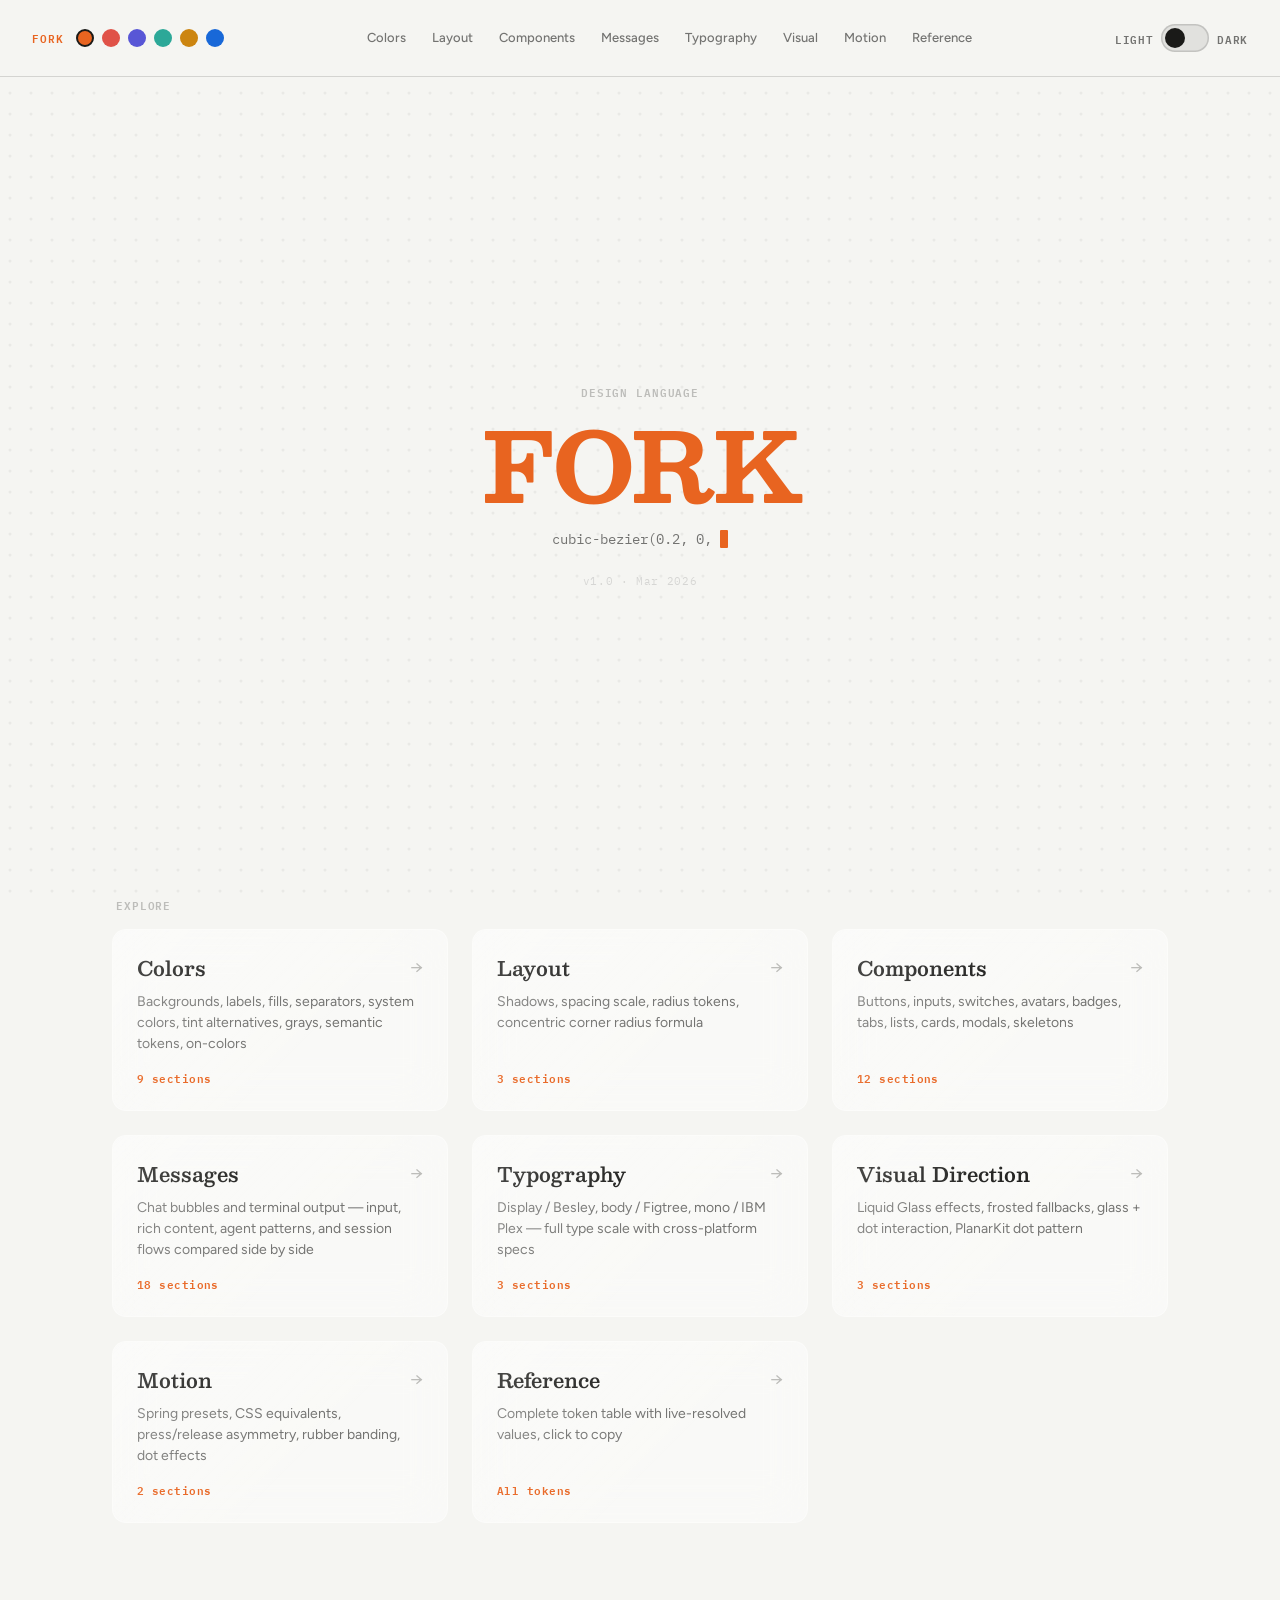
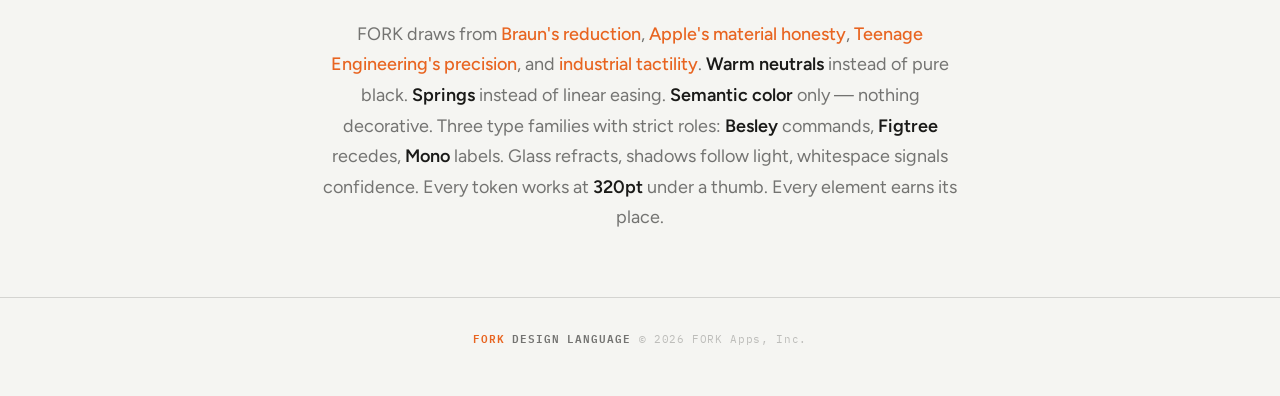
==== commit 6f64d2cc: "Audit messages page against Design DNA and fix violations - Add --chatBubbleUserBackground / --chatB" ====
--- a/index.html
+++ b/index.html
@@ -3,8 +3,8 @@
 <head>
 <meta charset="UTF-8">
 <meta name="viewport" content="width=device-width, initial-scale=1.0, viewport-fit=cover">
-<title>FORK Design System — iOS + Android + Web</title>
-<meta name="description" content="FORK design system — colors, typography, components, motion, and interaction patterns for iOS, Android, and Web.">
+<title>FORK Design Language — iOS + Android + Web</title>
+<meta name="description" content="FORK design language — colors, typography, components, motion, and interaction patterns for iOS, Android, and Web.">
 <meta name="theme-color" content="#F5F5F2" media="(prefers-color-scheme: light)">
 <meta name="theme-color" content="#1A1A18" media="(prefers-color-scheme: dark)">
 <link href="https://fonts.googleapis.com/css2?family=Besley:ital,wght@0,400..900;1,400..900&family=Figtree:ital,wght@0,300..700;1,300..700&family=IBM+Plex+Mono:wght@400;500;600;700&display=swap" rel="stylesheet">
@@ -18,19 +18,21 @@
 <canvas id="landing-planar" class="planar-fullscreen" aria-hidden="true"></canvas>
 
 <div class="header">
-  <a href="index.html" class="header-title"><span class="header-title-accent">FORK</span> <span class="header-dot">·</span> iOS + Android + Web</a>
+  <div class="header-left">
+    <a href="index.html" class="header-title"><span class="header-title-accent">FORK</span></a>
+    <div class="tint-picker" id="tint-picker"></div>
+  </div>
   <nav class="top-nav" aria-label="Main navigation">
     <a class="top-nav-link" href="pages/colors.html">Colors</a>
     <a class="top-nav-link" href="pages/layout.html">Layout</a>
     <a class="top-nav-link" href="pages/components.html">Components</a>
-    <a class="top-nav-link" href="pages/chat.html">Chat</a>
+    <a class="top-nav-link" href="pages/messages.html">Messages</a>
     <a class="top-nav-link" href="pages/typography.html">Typography</a>
     <a class="top-nav-link" href="pages/visual-direction.html">Visual</a>
     <a class="top-nav-link" href="pages/motion.html">Motion</a>
     <a class="top-nav-link" href="pages/reference.html">Reference</a>
   </nav>
   <div class="header-controls">
-    <div class="tint-picker" id="tint-picker"></div>
     <button class="toggle" onclick="toggleTheme()" aria-label="Toggle theme">
       <span class="toggle-label">Light</span>
       <div class="toggle-track"></div>
@@ -39,13 +41,20 @@
   </div>
 </div>
 
-<main class="landing-container" id="main-content">
+<main id="main-content">
   <div class="landing-hero">
-    <h1 class="landing-title"><span class="landing-title-accent">FORK</span> Design System</h1>
-    <p class="landing-subtitle">Colors, typography, components, motion, and interaction patterns for iOS, Android, and Web</p>
-  </div>
-
-  <h2 class="landing-overline">Explore</h2>
+    <div class="landing-hero-inner">
+      <div class="landing-overline">Design Language</div>
+      <h1 class="landing-title"><span class="landing-title-accent">FORK</span></h1>
+      <div class="landing-typewriter" aria-live="polite" aria-label="Design language topics">
+        <span class="landing-typewriter-text" id="typewriter-text"></span><span class="cursor cursor--block" aria-hidden="true"></span>
+      </div>
+      <div class="landing-version">v1.0 · Mar 2026</div>
+    </div>
+  </div>
+
+  <div class="landing-container">
+  <h2 class="landing-section-overline">Explore</h2>
   <div class="landing-grid">
     <a href="pages/colors.html" class="landing-card" aria-label="Colors — Backgrounds, labels, fills, separators, system colors, tint alternatives, grays, semantic tokens, on-colors">
       <div class="landing-card-label">Colors</div>
@@ -62,10 +71,10 @@
       <div class="landing-card-desc">Buttons, inputs, switches, avatars, badges, tabs, lists, cards, modals, skeletons</div>
       <div class="landing-card-count">12 sections</div>
     </a>
-    <a href="pages/chat.html" class="landing-card" aria-label="Chat — Message bubbles, rich content, typing indicators, and conversation patterns">
-      <div class="landing-card-label">Chat</div>
-      <div class="landing-card-desc">Message bubbles, rich content, typing indicators, and conversation patterns for AI social networking</div>
-      <div class="landing-card-count">9 sections</div>
+    <a href="pages/messages.html" class="landing-card" aria-label="Messages — Chat bubbles and terminal output side by side: input, output, rich content, agent patterns, and full sessions">
+      <div class="landing-card-label">Messages</div>
+      <div class="landing-card-desc">Chat bubbles and terminal output — input, rich content, agent patterns, and session flows compared side by side</div>
+      <div class="landing-card-count">18 sections</div>
     </a>
     <a href="pages/typography.html" class="landing-card" aria-label="Typography — Display / Besley, body / Figtree, mono / IBM Plex, full type scale with cross-platform specs">
       <div class="landing-card-label">Typography</div>
@@ -88,14 +97,19 @@
       <div class="landing-card-count">All tokens</div>
     </a>
   </div>
+  </div> <!-- /landing-container -->
+
+  <div class="landing-dna-container">
+    <p class="landing-dna">FORK draws from <span class="dna-accent">Braun's reduction</span>, <span class="dna-accent">Apple's material honesty</span>, <span class="dna-accent">Teenage Engineering's precision</span>, and <span class="dna-accent">industrial tactility</span>. <strong>Warm neutrals</strong> instead of pure black. <strong>Springs</strong> instead of linear easing. <strong>Semantic color</strong> only — nothing decorative. Three type families with strict roles: <strong>Besley</strong> commands, <strong>Figtree</strong> recedes, <strong>Mono</strong> labels. Glass refracts, shadows follow light, whitespace signals confidence. Every token works at <strong>320pt</strong> under a thumb. Every element earns its place.</p>
+  </div>
 </main>
 
 <div class="footer">
   <div class="footer-inner">
     <div class="footer-brand">
-      <span class="footer-brand-accent">FORK</span> Design System
+      <span class="footer-brand-accent">FORK</span> Design Language
     </div>
-    <div class="footer-meta">Cross-platform design reference</div>
+    <div class="footer-meta">© 2026 FORK Apps, Inc.</div>
   </div>
 </div>
 
@@ -183,6 +197,57 @@
   window.addEventListener('resize', resize);
   new IntersectionObserver(function(ents) { ents.forEach(function(en) { if (en.isIntersecting) { PK.syncColors(); resize(); } }); }, {threshold: 0.01}).observe(cvs);
   resize();
+
+  // Click on FORK title → PlanarKit ripple from title center
+  var title = document.querySelector('.landing-title');
+  if (title) {
+    title.addEventListener('click', function() {
+      var r = cvs.getBoundingClientRect();
+      var t = title.getBoundingClientRect();
+      var cx = t.left + t.width / 2 - r.left;
+      var cy = t.top + t.height / 2 - r.top;
+      sc.addRipple(cx, cy, 1.2, 15, 12, 4);
+      PK.wake(sc);
+    });
+  }
+})();
+
+// Typewriter — character-by-character reveal with cursor
+(function() {
+  var el = document.getElementById('typewriter-text');
+  if (!el) return;
+  var phrases = [
+    '#1A1A18, not #000000.',
+    '42px Besley Bold.',
+    'cubic-bezier(0.2, 0, 0, 1)',
+    '3px dots, 21px spacing.',
+    'var(--tint): #E86420',
+    '44pt minimum tap target.',
+    'iOS \u00b7 Android \u00b7 Web'
+  ];
+  var pi = Math.floor(Math.random() * phrases.length), ci = 0, deleting = false, pause = 0;
+  var typeSpeed = 52, deleteSpeed = 28, holdTime = 2200, pauseTime = 400;
+
+  function tick() {
+    if (pause > 0) { pause--; requestAnimationFrame(tick); return; }
+    var phrase = phrases[pi];
+    if (!deleting) {
+      ci++;
+      el.textContent = phrase.substring(0, ci);
+      if (ci >= phrase.length) { pause = Math.round(holdTime / 16); deleting = true; }
+      else { setTimeout(tick, typeSpeed + Math.random() * 30); return; }
+    } else {
+      ci--;
+      el.textContent = phrase.substring(0, ci);
+      if (ci <= 0) {
+        deleting = false;
+        pi = (pi + 1) % phrases.length;
+        pause = Math.round(pauseTime / 16);
+      } else { setTimeout(tick, deleteSpeed + Math.random() * 12); return; }
+    }
+    requestAnimationFrame(tick);
+  }
+  tick();
 })();
 </script>
 </body>
--- a/styles.css
+++ b/styles.css
@@ -93,10 +93,12 @@
   --tint: #E86420;
 
   /* Tint Alternatives */
+  --tintOrange: #E86420;
   --tintCoral: #E05248;
   --tintIndigo: #5856D6;
   --tintTeal: #2CA898;
   --tintAmber: #CC8510;
+  --tintCobalt: #1868D8;
 
   /* Semantic */
   --link: #1270B8;
@@ -119,6 +121,10 @@
   --dotTap: rgba(26, 26, 24, 0.17);
   --dotField: rgba(26, 26, 24, 0.30);
 
+  /* ANSI terminal palette (theme-stable) */
+  --ansiBlack: #1A1A18;
+  --ansiWhite: #C7C7C4;
+
   /* Spacing */
   --space2: 2px;
   --space4: 4px;
@@ -141,6 +147,14 @@
   /* Chat — bubble geometry */
   --chatBubbleRadius: 18px;
   --chatTailRadius: 6px;
+  --chatCapsuleRadius: 24px;
+
+  /* Chat — outgoing bubble.
+     Separate from --systemBlue because system colors in dark mode get LIGHTER
+     (optimized for text on dark bg), but outgoing bubbles carry white text
+     and need to stay dark enough for AA contrast (≥4.5:1). */
+  --chatBubbleUserBackground: #1270B8;
+  --chatBubbleUserText: #FFFFFF;
 
   /* Border — softer than separator, for card/component outlines */
   --border: rgba(26, 26, 24, 0.08);
@@ -260,10 +274,12 @@
   --tint: #F07030;
 
   /* Tint Alternatives */
+  --tintOrange: #F07030;
   --tintCoral: #F06060;
   --tintIndigo: #7B79FF;
   --tintTeal: #38C8B8;
   --tintAmber: #E8A028;
+  --tintCobalt: #4890FF;
 
   /* Semantic */
   --link: #1A8DE0;
@@ -286,8 +302,17 @@
   --dotTap: rgba(245, 245, 242, 0.10);
   --dotField: rgba(245, 245, 242, 0.18);
 
+  /* ANSI terminal palette (theme-stable) */
+  --ansiBlack: #545452;
+  --ansiWhite: #C7C7C4;
+
   /* Border */
   --border: rgba(245, 245, 242, 0.08);
+
+  /* Chat — outgoing bubble: darker than dark-mode systemBlue (#1A8DE0)
+     to maintain ≥4.5:1 contrast with white text */
+  --chatBubbleUserBackground: #1478CC;
+  --chatBubbleUserText: #FFFFFF;
 
   /* Glass — specular highlight */
   --glassSpecular: rgba(255, 255, 255, 0.08);
@@ -376,6 +401,13 @@
   background: var(--systemGroupedBackground);
   border-bottom: 1px solid var(--separator);
   transition: background 0.25s var(--easeFluent), border-color 0.25s var(--easeFluent);
+}
+
+.header-left {
+  display: flex;
+  align-items: center;
+  gap: var(--space12);
+  flex-shrink: 0;
 }
 
 .header-title {
@@ -619,6 +651,13 @@
   scroll-margin-top: calc(var(--headerHeight) + var(--space16));
 }
 
+/* Rule section — tinted border for immutable design rules (e.g. message anatomy) */
+.section--rule {
+  border: 2px solid var(--tint);
+  border-radius: var(--radius14);
+  padding: var(--space24);
+}
+
 .page-title {
   font-family: var(--fontDisplay);
   font-size: var(--typeTitle1);
@@ -645,6 +684,12 @@
   letter-spacing: 0;
   text-transform: none;
   color: var(--label);
+  margin-bottom: var(--space16);
+}
+
+.section-desc {
+  color: var(--secondaryLabel);
+  font-size: var(--typeFootnote);
   margin-bottom: var(--space16);
 }
 
@@ -674,6 +719,16 @@
   .container {
     padding: var(--space24) max(var(--space16), env(safe-area-inset-right)) var(--space24) max(var(--space16), env(safe-area-inset-left));
   }
+  .landing-hero {
+    min-height: calc(70vh - 60px);
+    min-height: calc(70dvh - 60px);
+  }
+  .landing-title {
+    font-size: clamp(36px, 12vw, 64px);
+  }
+  .landing-container {
+    padding: 0 max(var(--space16), env(safe-area-inset-right)) var(--space32) max(var(--space16), env(safe-area-inset-left));
+  }
 }
 
 @media (max-width: 720px) {
@@ -1372,7 +1427,7 @@
 .prose code {
   font-family: var(--fontMono);
   font-size: var(--typeFootnote);
-  font-weight: 500;
+  font-weight: 600;
   color: var(--tint);
   background: var(--systemFill);
   padding: var(--space2) var(--space4);
@@ -2527,7 +2582,6 @@
 /* ── Demo Utilities ── */
 
 /* Header dot separator — semantic: brand divider between product name and platform label */
-.header-dot { color: var(--tertiaryLabel); }
 
 /* Inline code in usage notes — mono 11px */
 .code-inline {
@@ -2767,13 +2821,14 @@
   scrollbar-width: none;
 }
 
-/* Separator — left aligns with thumbs, right aligns with send button left edge */
+/* Separator — left aligns with thumbs, right stops before send button (44px + input-row padding) */
 .chat-compose-attachments::after {
+  --_send: 44px; /* matches .chat-compose-action width */
   content: "";
   position: absolute;
   bottom: 0;
   left: var(--space8);
-  right: calc(var(--space4) + 36px + var(--space4));
+  right: calc(var(--space2) + var(--_send));
   height: 1px;
   background: var(--border);
 }
@@ -2796,6 +2851,7 @@
   object-fit: cover;
 }
 
+/* Dark scrim intentional — always overlays image content, not theme background */
 .chat-compose-thumb-remove {
   position: absolute;
   top: var(--space4);
@@ -2813,11 +2869,20 @@
   padding: 0;
 }
 
-/* Input row — textarea + send */
+/* Tap-target expansion to 44px minimum */
+.chat-compose-thumb-remove::after {
+  content: '';
+  position: absolute;
+  inset: -12px;
+}
+
+/* Input row — textarea + send.
+   Capsule height = attach button (44px). Send sits inside with 2px inset.
+   Send = 40px (20px radius). Capsule radiusFull = 22px. Gap = 2px → concentric. */
 .chat-compose-input-row {
   display: flex;
   align-items: flex-end;
-  padding: var(--space4);
+  padding: var(--space2);
 }
 
 .chat-compose-input {
@@ -2829,9 +2894,11 @@
   font-size: var(--typeSubheadline);
   color: var(--label);
   line-height: 1.5;
-  padding: 6px var(--space12);
-  min-height: 36px;
-  max-height: calc(var(--typeSubheadline) * 1.5 * 10 + 12px);
+  /* 16px × 1.5 = 24px line. 8px top+bottom = 40px — matches send button inside capsule */
+  padding: var(--space8) var(--space12);
+  min-height: 40px;
+  box-sizing: border-box;
+  max-height: calc(var(--typeSubheadline) * 1.5 * 10 + var(--space16));
   outline: none;
   overflow-y: auto;
   scrollbar-width: none;
@@ -2849,8 +2916,8 @@
 
 /* Action buttons — shared base (attach + send) */
 .chat-compose-action {
-  width: 36px;
-  height: 36px;
+  width: 44px;
+  height: 44px;
   border-radius: 50%;
   border: none;
   display: flex;
@@ -2876,15 +2943,19 @@
   transform: none;
 }
 
-/* Send — filled circle, matches outgoing bubble */
+/* Send — filled circle inside capsule.
+   40px (not 44) so it sits with 2px inset inside the 44px capsule.
+   Concentric: capsule radiusFull = 22px, send radius = 20px, gap = 2px. */
 .chat-compose-send {
-  background: var(--systemBlue);
-  color: var(--onLight);
+  width: 40px;
+  height: 40px;
+  background: var(--chatBubbleUserBackground);
+  color: var(--chatBubbleUserText);
 }
 
 .chat-compose-send:focus-visible {
   outline: none;
-  box-shadow: 0 0 0 3px color-mix(in srgb, var(--systemBlue) 30%, transparent);
+  box-shadow: 0 0 0 3px color-mix(in srgb, var(--chatBubbleUserBackground) 30%, transparent);
 }
 
 /* Attach — matches capsule height, outside */
@@ -3195,40 +3266,100 @@
 }
 
 /* ── Landing Page ── */
+.landing-hero {
+  position: relative;
+  z-index: 1;
+  display: flex;
+  align-items: center;
+  justify-content: center;
+  min-height: calc(100vh - 80px);
+  min-height: calc(100dvh - 80px);
+  text-align: center;
+  padding: var(--space64) max(var(--space32), env(safe-area-inset-right)) var(--space64) max(var(--space32), env(safe-area-inset-left));
+}
+
+.landing-hero-inner {
+  display: flex;
+  flex-direction: column;
+  align-items: center;
+  gap: 0;
+}
+
+.landing-title {
+  font-family: var(--fontDisplay);
+  font-size: clamp(var(--typeXlTitle2), 10vw, 96px);
+  font-weight: 700;
+  color: var(--label);
+  line-height: 1.0;
+  letter-spacing: -0.03em;
+  margin-bottom: var(--space16);
+}
+
+.landing-overline {
+  font-family: var(--fontMono);
+  font-size: var(--typeOverline);
+  font-weight: 600;
+  letter-spacing: 0.08em;
+  text-transform: uppercase;
+  color: var(--tertiaryLabel);
+  margin-bottom: var(--space16);
+}
+
+/* Typewriter — character reveal with blinking cursor */
+.landing-typewriter {
+  font-family: var(--fontMono);
+  font-size: var(--typeCode);
+  color: var(--secondaryLabel);
+  line-height: 1.6;
+  min-height: 1.6em;
+}
+
+/* Uses shared .cursor.cursor--line component (see cursor-blink keyframes) */
+
+.landing-version {
+  font-family: var(--fontMono);
+  font-size: var(--typeOverline);
+  font-weight: 400;
+  letter-spacing: 0.06em;
+  color: var(--quaternaryLabel);
+  margin-top: var(--space24);
+}
+
+.landing-dna-container {
+  text-align: center;
+  padding: var(--space48) var(--space32) var(--space64);
+}
+
+.landing-dna {
+  font-family: var(--fontBody);
+  font-size: var(--typeBody);
+  color: var(--secondaryLabel);
+  line-height: 1.7;
+  max-width: 640px;
+  margin: 0 auto;
+  position: relative;
+  z-index: 1;
+}
+
+.landing-dna strong {
+  color: var(--label);
+  font-weight: 600;
+}
+
+.dna-accent {
+  color: var(--tint);
+  font-weight: 500;
+}
+
+
 .landing-container {
   position: relative;
   max-width: var(--containerMaxWidth);
   margin: 0 auto;
-  padding: var(--space64) max(var(--space32), env(safe-area-inset-right)) var(--space48) max(var(--space32), env(safe-area-inset-left));
-}
-
-/* Dot pattern — replaced by PlanarKit Canvas (see planarkit.js) */
-
-.landing-hero {
-  position: relative;
-  z-index: 1;
-  text-align: center;
-  margin-bottom: var(--space64);
-}
-
-.landing-title {
-  font-family: var(--fontDisplay);
-  font-size: var(--typeXlTitle2);
-  font-weight: 700;
-  color: var(--label);
-  line-height: 1.15;
-  letter-spacing: -0.02em;
-  margin-bottom: var(--space16);
-}
-
-.landing-subtitle {
-  font-family: var(--fontBody);
-  font-size: var(--typeBody);
-  color: var(--secondaryLabel);
-  line-height: 1.5;
-}
-
-.landing-overline {
+  padding: 0 max(var(--space32), env(safe-area-inset-right)) var(--space48) max(var(--space32), env(safe-area-inset-left));
+}
+
+.landing-section-overline {
   font-family: var(--fontMono);
   font-size: var(--typeOverline);
   font-weight: 600;
@@ -3341,6 +3472,45 @@
   color: var(--tint);
 }
 
+
+/* ── Error Page (404) ── */
+.error-page {
+  display: flex;
+  align-items: center;
+  justify-content: center;
+  min-height: calc(100vh - 180px);
+  min-height: calc(100dvh - 180px);
+  text-align: center;
+  padding: var(--space64) var(--space32);
+}
+
+.error-page-inner {
+  display: flex;
+  flex-direction: column;
+  align-items: center;
+}
+
+.error-page-code {
+  font-family: var(--fontMono);
+  font-size: var(--typeXlTitle2);
+  font-weight: 700;
+  color: var(--label);
+  letter-spacing: -0.02em;
+  line-height: 1;
+}
+
+.error-page-action {
+  margin-top: var(--space24);
+  text-decoration: none;
+}
+
+.error-page-message {
+  font-family: var(--fontBody);
+  font-size: var(--typeBody);
+  color: var(--secondaryLabel);
+  margin-top: var(--space8);
+}
+
 /* ── Motion Demos ── */
 
 /* Shared demo card surface */
@@ -4109,10 +4279,89 @@
   min-width: 0;
 }
 
-/* Agent incoming — flat text, no bubble */
+/* Agent incoming — flat text, no bubble, no avatar, full width */
+.chat-msg--incoming:not(.chat-msg--peer) {
+  max-width: 100%;
+  width: 100%;
+}
+
+.chat-msg--incoming:not(.chat-msg--peer) > div {
+  width: 100%;
+}
+
 .chat-msg--incoming .chat-msg-bubble {
   background: transparent;
   padding: var(--space2) 0;
+}
+
+/* ── Chat Media Attachment Rules ── */
+/* Peer/outgoing bubbles with media: no padding, image edge-to-edge */
+
+.chat-msg-bubble--media {
+  padding: 0;
+  overflow: hidden;
+  width: var(--chat-media-w, 280px);
+}
+
+/* Text inside media bubble — use padding-bottom on bubble + side padding via inner wrapper.
+   Bare text nodes (not wrapped): bubble itself provides the spacing. */
+.chat-msg-bubble--media {
+  padding-bottom: var(--space8);
+}
+.chat-msg-bubble--media > .chat-attach-media {
+  margin-bottom: 0;
+}
+/* When no text (media only), remove bottom padding */
+.chat-msg-bubble--media > .chat-attach-media:last-child {
+  margin-bottom: 0;
+}
+.chat-msg-bubble--media:has(.chat-attach-media:last-child) {
+  padding-bottom: 0;
+}
+
+/* Caption text below media in bubble — horizontal padding, no top reset */
+.chat-media-caption {
+  padding: var(--space4) var(--space12) 0;
+  margin: 0;
+}
+
+/* Single media: fill bubble width, natural aspect ratio */
+.chat-msg-bubble--media .chat-attach-media .chat-media {
+  width: var(--chat-media-w, 280px);
+  height: auto;
+  border-radius: 0;
+}
+
+/* Multiple media: horizontal scroll, 70% width per thumb (peek next 30%) */
+.chat-msg-bubble--media-scroll {
+  padding: 0;
+  padding-bottom: var(--space8);
+  overflow: hidden;
+  width: var(--chat-media-w, 280px);
+}
+.chat-msg-bubble--media-scroll:has(.chat-attach-media:last-child) {
+  padding-bottom: 0;
+}
+
+.chat-msg-bubble--media-scroll .chat-attach-media {
+  padding: var(--space8);
+  gap: var(--space8);
+}
+
+.chat-msg-bubble--media-scroll .chat-attach-media .chat-media {
+  width: calc(var(--chat-media-w, 280px) * 0.7);
+  height: auto;
+  aspect-ratio: 4/3;
+  flex-shrink: 0;
+  border-radius: var(--radius6);
+}
+
+/* Agent media carousel — bleed to full chat-demo width via negative margin */
+.chat-msg--incoming > div > .chat-attach-media {
+  margin-left: calc(var(--space24) * -1);
+  margin-right: calc(var(--space24) * -1);
+  padding-left: var(--space24);
+  padding-right: var(--space24);
 }
 
 /* Peer incoming — visible bubble, tail top-left */
@@ -4122,10 +4371,25 @@
   border-top-left-radius: var(--chatTailRadius);
 }
 
+/* Media bubbles override peer/outgoing padding */
+.chat-msg--peer .chat-msg-bubble.chat-msg-bubble--media,
+.chat-msg--peer .chat-msg-bubble.chat-msg-bubble--media-scroll,
+.chat-msg--outgoing .chat-msg-bubble.chat-msg-bubble--media,
+.chat-msg--outgoing .chat-msg-bubble.chat-msg-bubble--media-scroll {
+  padding: 0;
+  padding-bottom: var(--space8);
+}
+.chat-msg--peer .chat-msg-bubble.chat-msg-bubble--media:not(:has(p)),
+.chat-msg--peer .chat-msg-bubble.chat-msg-bubble--media-scroll:not(:has(p)),
+.chat-msg--outgoing .chat-msg-bubble.chat-msg-bubble--media:not(:has(p)),
+.chat-msg--outgoing .chat-msg-bubble.chat-msg-bubble--media-scroll:not(:has(p)) {
+  padding-bottom: 0;
+}
+
 /* Outgoing — blue bubble, tail bottom-right */
 .chat-msg--outgoing .chat-msg-bubble {
-  background: var(--systemBlue);
-  color: var(--onLight);
+  background: var(--chatBubbleUserBackground);
+  color: var(--chatBubbleUserText);
   text-shadow: var(--textShadowOnFill);
   border-bottom-right-radius: var(--chatTailRadius);
 }
@@ -4136,7 +4400,7 @@
    dimension, ALL radii scale down — a 6px tail next to 9999px → ~0px. */
 /* (0,2,0) — base pill shape */
 .chat-msg-bubble.chat-msg-bubble--capsule {
-  border-radius: 24px;
+  border-radius: var(--chatCapsuleRadius);
   white-space: nowrap;
 }
 
@@ -4176,7 +4440,7 @@
 }
 /* (0,4,0) — capsule: reset TL to pill, add BL */
 .chat-msg--peer.chat-msg--group-start .chat-msg-bubble.chat-msg-bubble--capsule {
-  border-top-left-radius: 24px;
+  border-top-left-radius: var(--chatCapsuleRadius);
   border-bottom-left-radius: var(--chatTailRadius);
 }
 
@@ -4205,7 +4469,7 @@
 }
 /* (0,4,0) — capsule: reset BR to pill */
 .chat-msg--outgoing.chat-msg--group-end .chat-msg-bubble.chat-msg-bubble--capsule {
-  border-bottom-right-radius: 24px;
+  border-bottom-right-radius: var(--chatCapsuleRadius);
 }
 
 .chat-msg--system .chat-msg-bubble {
@@ -4220,6 +4484,7 @@
   font-family: var(--fontBody);
   font-size: var(--typeCaption2);
   font-weight: 600;
+  letter-spacing: 0.01em;
   color: var(--secondaryLabel);
   margin-bottom: var(--space2);
 }
@@ -4303,6 +4568,7 @@
   font-family: var(--fontBody);
   font-size: var(--typeCaption1);
   font-weight: 600;
+  letter-spacing: 0.01em;
   color: var(--label);
   line-height: 1.3;
 }
@@ -4310,6 +4576,7 @@
 .chat-link-preview-desc {
   font-family: var(--fontBody);
   font-size: var(--typeCaption2);
+  letter-spacing: 0.01em;
   color: var(--secondaryLabel);
   line-height: 1.3;
   margin-top: var(--space2);
@@ -4364,6 +4631,7 @@
   font-family: var(--fontBody);
   font-size: var(--typeCaption1);
   font-weight: 600;
+  letter-spacing: 0.01em;
   color: var(--label);
 }
 
@@ -4377,7 +4645,7 @@
 /* Typing indicator */
 .chat-typing {
   display: inline-flex;
-  gap: 4px;
+  gap: var(--space4);
   align-items: center;
   padding: var(--space12) var(--space16);
   background: var(--systemFill);
@@ -4401,21 +4669,12 @@
   30% { opacity: 1; transform: translateY(-4px); }
 }
 
-/* Agent typing — mini dot field */
-.chat-typing--agent {
-  width: 28px;
-  height: 28px;
-  border-radius: 0;
-  overflow: hidden;
-  background: transparent;
-  padding: 0;
-  border: none;
-}
-
-.chat-typing--agent canvas {
-  display: block;
-  width: 100%;
-  height: 100%;
+/* Agent thinking — block cursor, shared with terminal */
+.chat-thinking {
+  padding: var(--space4) 0;
+  font-family: var(--fontMono);
+  font-size: var(--typeCode);
+  line-height: 1.6;
 }
 
 /* ── Modal ── */
@@ -4613,6 +4872,1536 @@
   flex-direction: column;
 }
 
+/* ── Cursor ── */
+.cursor {
+  animation: cursor-blink 1s steps(2) infinite;
+}
+
+/* Typing state — solid, no blink */
+.cursor--typing {
+  animation: none;
+  opacity: 1;
+}
+
+/* Line cursor — thin 2px bar (typewriter, search, text fields) */
+.cursor--line::before {
+  content: "";
+  display: inline-block;
+  width: 2px;
+  height: 1em;
+  background: var(--tint);
+  vertical-align: text-bottom;
+}
+
+/* Block cursor — monospace character cell (terminal, code editor) */
+.cursor--block {
+  background: var(--tint);
+  border-radius: 1px;
+  line-height: 1.2; /* slightly taller than em-square for visual weight */
+}
+
+.cursor--block::before {
+  content: "\200b"; /* zero-width space for baseline alignment in flex */
+  display: inline-block;
+  width: 1ch;
+}
+
+@keyframes cursor-blink {
+  0%, 49.9% { opacity: 1; }
+  50%, 100% { opacity: 0; }
+}
+
+/* ── Window ── */
+.window {
+  background: var(--secondarySystemBackground);
+  border: 1px solid var(--border);
+  border-radius: var(--radius14);
+  overflow: hidden;
+  box-shadow: var(--shadowMedium);
+  transition: background 0.25s var(--easeFluent), border-color 0.25s var(--easeFluent), box-shadow 0.25s var(--easeFluent);
+}
+
+.window-titlebar {
+  --_dot: 12px;
+  --_dot-gap: 6px;
+  --_controls-w: calc(3 * var(--_dot) + 2 * var(--_dot-gap));
+  display: flex;
+  align-items: center;
+  gap: var(--space8);
+  padding: var(--space12) var(--space16);
+  background: var(--tertiarySystemBackground);
+  border-bottom: 1px solid var(--border);
+  transition: background 0.25s var(--easeFluent), border-color 0.25s var(--easeFluent);
+}
+
+.window-controls {
+  display: flex;
+  gap: var(--_dot-gap);
+}
+
+.window-dot {
+  width: var(--_dot);
+  height: var(--_dot);
+  border-radius: 50%;
+}
+
+.window-dot--close { background: var(--systemRed); }
+.window-dot--minimize { background: var(--systemYellow); }
+.window-dot--maximize { background: var(--systemGreen); }
+
+.window-title {
+  flex: 1;
+  text-align: center;
+  font-family: var(--fontMono);
+  font-size: var(--typeCaption1);
+  color: var(--secondaryLabel);
+  margin-right: var(--_controls-w);
+}
+
+.window-tabs {
+  display: flex;
+  gap: var(--space2);
+  margin-left: auto;
+}
+
+.window-tab {
+  padding: var(--space4) var(--space12);
+  font-family: var(--fontMono);
+  font-size: var(--typeCaption2);
+  letter-spacing: 0.01em;
+  color: var(--tertiaryLabel);
+  border-radius: var(--radius6);
+  cursor: pointer;
+  transition: background 0.15s var(--easeFluent), color 0.15s var(--easeFluent);
+}
+
+.window-tab:hover {
+  background: var(--systemFill);
+  color: var(--secondaryLabel);
+}
+
+.window-tab--active {
+  background: var(--systemFill);
+  color: var(--label);
+}
+
+/* ── Terminal ── */
+.term-surface {
+  padding: var(--space16);
+  font-family: var(--fontMono);
+  font-size: var(--typeCode);
+  line-height: 1.7;
+  color: var(--label);
+  overflow-x: auto;
+  min-height: 120px;
+}
+
+/* ── Terminal Lines ── */
+.term-line {
+  font-family: var(--fontMono);
+  font-size: var(--typeCode);
+  line-height: 1.7;
+  white-space: pre-wrap;
+  word-break: break-all;
+}
+
+.term-line--stdin {
+  color: var(--label);
+}
+
+.term-line--stdout {
+  color: var(--secondaryLabel);
+}
+
+.term-line--stderr {
+  color: var(--systemRed);
+}
+
+.term-line--success {
+  color: var(--success);
+}
+
+.term-line--warning {
+  color: var(--warning);
+}
+
+.term-line--info {
+  color: var(--systemBlue);
+}
+
+.term-line--muted {
+  color: var(--tertiaryLabel);
+}
+
+/* ── Terminal Prompt ── */
+.term-prompt {
+  display: flex;
+  align-items: baseline;
+  gap: 0;
+  font-family: var(--fontMono);
+  font-size: var(--typeCode);
+  line-height: 1.7;
+}
+
+.term-prompt-path {
+  color: var(--secondaryLabel);
+}
+
+.term-prompt-user {
+  color: var(--systemBlue);
+  margin-right: 0.5ch;
+}
+
+.term-prompt-symbol {
+  color: var(--tint);
+  margin: 0 var(--space8) 0 var(--space4);
+}
+
+.term-prompt-input {
+  color: var(--label);
+  white-space: pre-wrap;
+  display: -webkit-box;
+  -webkit-box-orient: vertical;
+  -webkit-line-clamp: 2;
+  overflow: hidden;
+}
+
+/* Uses shared .cursor.cursor--block component */
+
+.term-prompt-ghost {
+  color: var(--quaternaryLabel);
+}
+
+/* ── Attachments ── */
+/* Shared attachment strip: horizontal row of media thumbs + pills.
+   All dimensions derive from --pill-h so pill, thumb, and --lg stay in sync. */
+
+.attach-row {
+  --pill-h: 48px;
+  display: flex;
+  align-items: stretch;
+  gap: var(--space8);
+  padding: var(--space8) 0;
+  overflow-x: auto;
+  scrollbar-width: none;
+}
+
+.attach-row::-webkit-scrollbar { display: none; }
+
+/* Input attachments — same layout logic as --lg but capped at 2 rows.
+   With thumbs: thumbs stretch to --attach-h, pills waterfall via .attach-pills.
+   Without thumbs: pills flex-wrap into max 2 rows. */
+.attach-row--input {
+  --attach-h: calc(var(--pill-h) * 2 + var(--space8));
+  padding-left: calc(1ch + var(--space8));
+  position: relative;
+  flex-wrap: wrap;
+  overflow: hidden;
+  max-height: calc(var(--pill-h) * 2 + var(--space8) * 3);
+}
+
+/* Input thumbs: 2-row height, square */
+.attach-row--input .attach-thumb {
+  height: var(--attach-h);
+  width: var(--attach-h);
+}
+
+/* Input pill waterfall: 2-row column wrap (mirrors --lg .attach-pills) */
+.attach-row--input .attach-pills {
+  height: var(--attach-h);
+}
+
+.attach-row--input .attach-artifact {
+  max-width: 400px;
+}
+
+.attach-row--input::before {
+  content: '>';
+  position: absolute;
+  left: 0;
+  top: var(--space8);
+  font-family: var(--fontMono);
+  font-size: var(--typeCode);
+  line-height: var(--pill-h);
+  color: var(--tint);
+}
+
+/* ── Output Attachments ── */
+/* Layout rules:
+   1. --pill-h is the base unit, shared between input and output
+   2. No media: --attach-h = 2 rows (2× pill + gap)
+   3. With media (:has(.attach-thumb)): --attach-h = 3 rows (3× pill + 2× gap)
+   4. Pills = same --pill-h, column-wrap waterfall
+   5. Media always before pills in DOM order */
+
+.attach-row--lg {
+  --attach-h: calc(var(--pill-h) * 2 + var(--space8));
+  gap: var(--space8);
+  padding: var(--space12) 0;
+}
+
+/* With media preview: 3 pill rows to give thumbs more presence */
+.attach-row--lg:has(.attach-thumb) {
+  --attach-h: calc(var(--pill-h) * 3 + var(--space8) * 2);
+}
+
+/* Thumbs: double height, aspect-ratio driven width */
+.attach-row--lg .attach-thumb {
+  height: var(--attach-h);
+  width: auto;
+  aspect-ratio: 4/3; /* default — override per-item with style="" */
+}
+
+/* Pill group wrapper: column-wrap waterfall (2 or 3 rows via --attach-h) */
+.attach-pills {
+  display: flex;
+  flex-direction: column;
+  flex-wrap: wrap;
+  gap: var(--space8);
+  align-content: flex-start;
+}
+
+.attach-row--lg .attach-pills {
+  height: var(--attach-h);
+}
+
+/* Pills inside --lg: capped width */
+.attach-row--lg .attach-artifact {
+  max-width: 400px;
+}
+
+/* Square media thumbnail — height = --pill-h base, square */
+.attach-thumb {
+  width: var(--pill-h);
+  height: var(--pill-h);
+  background: var(--tertiarySystemFill);
+  flex-shrink: 0;
+  position: relative;
+  overflow: hidden;
+  cursor: pointer;
+  transition: transform 0.18s var(--easeStandard), opacity 0.15s var(--easeFluent);
+}
+
+.attach-thumb:hover { opacity: 0.88; }
+.attach-thumb:active { transform: scale(0.96); }
+
+.attach-thumb img {
+  width: 100%;
+  height: 100%;
+  object-fit: cover;
+}
+
+/* Remove button overlay — always uses dark scrim since it sits on image content, not theme bg */
+.attach-remove {
+  position: absolute;
+  top: var(--space4);
+  right: var(--space4);
+  width: 18px;
+  height: 18px;
+  border-radius: 50%;
+  border: none;
+  background: rgba(26, 26, 24, 0.6);
+  color: var(--onLight);
+  display: flex;
+  align-items: center;
+  justify-content: center;
+  cursor: pointer;
+  opacity: 0;
+  transition: opacity 0.15s var(--easeFluent);
+}
+
+/* Tap-target expansion to 44px minimum */
+.attach-remove::after {
+  content: '';
+  position: absolute;
+  inset: -13px;
+}
+
+.attach-thumb:hover .attach-remove,
+.attach-artifact:hover .attach-remove { opacity: 1; }
+
+/* ── Terminal Syntax Highlighting ── */
+.term-kw { color: var(--systemPink); }
+.term-str { color: var(--systemGreen); }
+.term-num { color: var(--systemOrange); }
+.term-comment { color: var(--tertiaryLabel); }
+.term-op { color: var(--label); }
+.term-type { color: var(--systemYellow); }
+.term-fn { color: var(--systemBlue); }
+.term-prop { color: var(--secondaryLabel); }
+.term-punct { color: var(--tertiaryLabel); }
+.term-param { color: var(--label); }
+.term-flag { color: var(--tint); }
+.term-path { color: var(--link); }
+
+/* ── Terminal ANSI Colors ── */
+.term-ansi-black { color: var(--ansiBlack); }
+.term-ansi-red { color: var(--systemRed); }
+.term-ansi-green { color: var(--systemGreen); }
+.term-ansi-yellow { color: var(--systemYellow); }
+.term-ansi-blue { color: var(--systemBlue); }
+.term-ansi-magenta { color: var(--systemPink); }
+.term-ansi-cyan { color: var(--tintTeal); }
+.term-ansi-white { color: var(--ansiWhite); }
+
+/* Bright ANSI — theme shift handles brightness */
+.term-ansi-bright-black { color: var(--secondaryLabel); }
+.term-ansi-bright-red { color: var(--systemRed); }
+.term-ansi-bright-green { color: var(--systemGreen); }
+.term-ansi-bright-yellow { color: var(--systemYellow); }
+.term-ansi-bright-blue { color: var(--systemBlue); }
+.term-ansi-bright-magenta { color: var(--systemPink); }
+.term-ansi-bright-cyan { color: var(--tintTeal); }
+.term-ansi-bright-white { color: var(--label); }
+
+/* ── Terminal Blocks ── */
+.term-block {
+  position: relative;
+  margin: var(--space8) 0;
+  padding: var(--space12) var(--space16);
+  background: var(--tertiarySystemBackground);
+  border: 1px solid var(--border);
+  border-radius: var(--radius10);
+  overflow-x: auto;
+  transition: background 0.25s var(--easeFluent), border-color 0.25s var(--easeFluent);
+}
+
+.term-diff-add {
+  color: var(--systemGreen);
+  background: rgba(26, 167, 103, 0.06);
+}
+
+[data-theme="dark"] .term-diff-add {
+  background: rgba(48, 209, 88, 0.08);
+}
+
+.term-diff-del {
+  color: var(--systemRed);
+  background: rgba(206, 32, 33, 0.06);
+}
+
+[data-theme="dark"] .term-diff-del {
+  background: rgba(255, 69, 58, 0.08);
+}
+
+.term-diff-hunk {
+  color: var(--systemBlue);
+  font-weight: 600;
+}
+
+/* ── Terminal Table ── */
+.term-table {
+  width: 100%;
+  border-collapse: collapse;
+  font-family: var(--fontMono);
+  font-size: var(--typeCode);
+  line-height: 1.6;
+}
+
+.term-table th {
+  font-size: var(--typeCaption2);
+  font-weight: 600;
+  letter-spacing: 0.06em;
+  text-transform: uppercase;
+  color: var(--tertiaryLabel);
+  text-align: left;
+  padding: var(--space4) var(--space12) var(--space8);
+  border-bottom: 1px solid var(--separator);
+  white-space: nowrap;
+}
+
+.term-table td {
+  padding: var(--space4) var(--space12);
+  color: var(--label);
+  vertical-align: baseline;
+  white-space: nowrap;
+}
+
+.term-table td.term-table-muted {
+  color: var(--secondaryLabel);
+}
+
+.term-table tbody tr:first-child td {
+  padding-top: var(--space8);
+}
+
+.term-table tbody tr:last-child td {
+  padding-bottom: 0;
+}
+
+.term-table thead tr:first-child th {
+  padding-top: 0;
+}
+
+/* ── Terminal Progress ── */
+.term-progress {
+  display: flex;
+  align-items: center;
+  gap: var(--space8);
+  font-family: var(--fontMono);
+  font-size: var(--typeCode);
+  line-height: 1.7;
+}
+
+.term-progress-title {
+  color: var(--label);
+  font-weight: 600;
+  white-space: nowrap;
+}
+
+.term-progress-track {
+  flex: 1;
+  height: var(--space4);
+  background: var(--tertiarySystemFill);
+  border-radius: var(--space2);
+  overflow: hidden;
+}
+
+.term-progress-bar,
+.term-activity-bar {
+  height: 100%;
+  background: var(--tint);
+  border-radius: var(--space2);
+  transition: width 0.4s var(--easeFluent);
+}
+
+.term-progress-label {
+  color: var(--secondaryLabel);
+  min-width: 3ch;
+  text-align: right;
+}
+
+/* ── Terminal Badge (inline status) ── */
+.term-badge {
+  display: inline-block;
+  font-family: var(--fontMono);
+  font-size: var(--typeOverline);
+  font-weight: 600;
+  letter-spacing: 0.04em;
+  text-transform: uppercase;
+  padding: var(--space2) var(--space8);
+  border-radius: var(--radius6);
+}
+
+.term-badge--success {
+  color: var(--success);
+  background: rgba(26, 161, 103, 0.12);
+}
+
+.term-badge--error {
+  color: var(--destructive);
+  background: rgba(206, 32, 33, 0.12);
+}
+
+.term-badge--warning {
+  color: var(--warning);
+  background: rgba(229, 172, 0, 0.12);
+}
+
+.term-badge--info {
+  color: var(--systemBlue);
+  background: rgba(18, 112, 184, 0.12);
+}
+
+[data-theme="dark"] .term-badge--success { background: rgba(34, 192, 122, 0.14); }
+[data-theme="dark"] .term-badge--error { background: rgba(232, 65, 66, 0.14); }
+[data-theme="dark"] .term-badge--warning { background: rgba(255, 208, 58, 0.14); }
+[data-theme="dark"] .term-badge--info { background: rgba(26, 141, 224, 0.14); }
+
+/* ── Terminal Side-by-Side ── */
+.term-pair {
+  display: grid;
+  grid-template-columns: 1fr 1fr;
+  gap: var(--space16);
+}
+
+@media (max-width: 720px) {
+  .term-pair {
+    grid-template-columns: 1fr;
+  }
+}
+
+/* Demo spacer between variants inside .term-surface */
+.term-spacer { height: var(--space16); }
+.term-spacer--sm { height: var(--space12); }
+.term-spacer--xs { height: var(--space8); }
+
+/* ── Terminal ANSI Swatch Grid ── */
+.term-ansi-grid {
+  display: grid;
+  grid-template-columns: repeat(8, 1fr);
+  gap: var(--space4);
+}
+
+.term-ansi-swatch {
+  aspect-ratio: 1;
+  border-radius: var(--radius6);
+  display: flex;
+  flex-direction: column;
+  align-items: center;
+  justify-content: center;
+  gap: var(--space2);
+  font-family: var(--fontMono);
+  font-size: var(--typeOverline);
+  letter-spacing: 0.04em;
+  border: 1px solid var(--border);
+  cursor: pointer;
+  transition: transform 0.15s var(--easeSpring);
+}
+
+.term-ansi-swatch:active {
+  transform: scale(0.95);
+}
+
+.term-ansi-swatch-num {
+  font-weight: 600;
+  color: var(--onLight);
+  text-shadow: var(--textShadowOnFill);
+}
+
+.term-ansi-swatch-label {
+  font-size: var(--typeOverline);
+  color: var(--onLight);
+  text-shadow: var(--textShadowOnFill);
+  opacity: 0.8;
+}
+
+@media (max-width: 720px) {
+  .term-ansi-grid {
+    grid-template-columns: repeat(4, 1fr);
+  }
+}
+
+/* ── Terminal Thinking ── */
+.term-thinking {
+  padding: var(--space4) 0;
+  font-family: var(--fontMono);
+  font-size: var(--typeCode);
+  line-height: 1.6;
+}
+
+/* ── Terminal Mono Prose ── */
+.term-prose {
+  font-family: var(--fontMono);
+  font-size: var(--typeCode);
+  line-height: 1.7;
+  color: var(--secondaryLabel);
+  padding: var(--space4) 0;
+}
+
+.term-prose > :first-child { margin-top: 0; }
+.term-prose > :last-child { margin-bottom: 0; }
+
+.term-prose strong {
+  font-weight: 600;
+  color: var(--label);
+}
+
+.term-prose em {
+  font-style: italic;
+}
+
+.term-prose h1,
+.term-prose h2,
+.term-prose h3 {
+  font-family: var(--fontMono);
+  color: var(--label);
+  margin: var(--space12) 0 var(--space4);
+  font-size: var(--typeCode);
+  line-height: 1.7;
+}
+
+.term-prose h1 {
+  font-weight: 700;
+  text-transform: uppercase;
+  letter-spacing: 0.08em;
+}
+
+.term-prose h2 { font-weight: 700; }
+.term-prose h3 { font-weight: 600; }
+
+.term-prose p {
+  margin: var(--space4) 0;
+}
+
+.term-prose ul,
+.term-prose ol {
+  margin: var(--space4) 0;
+  padding: 0;
+  list-style: none;
+}
+
+.term-prose li {
+  position: relative;
+  padding-left: 2ch;
+}
+
+.term-prose ul > li::before {
+  content: '-';
+  position: absolute;
+  left: 0;
+  color: var(--tertiaryLabel);
+}
+
+.term-prose ol {
+  counter-reset: term-ol;
+}
+
+.term-prose ol > li {
+  counter-increment: term-ol;
+  padding-left: 4ch;
+}
+
+.term-prose ol > li::before {
+  content: counter(term-ol) '.';
+  position: absolute;
+  left: 0;
+  width: 3ch;
+  text-align: right;
+  color: var(--tertiaryLabel);
+}
+
+.term-prose li ul,
+.term-prose li ol {
+  margin: var(--space2) 0;
+}
+
+.term-prose code {
+  background: var(--systemFill);
+  padding: 1px var(--space4);
+  border-radius: var(--space2);
+}
+
+.term-prose pre {
+  background: var(--tertiarySystemBackground);
+  border: 1px solid var(--border);
+  border-radius: var(--radius10);
+  padding: var(--space12) var(--space16);
+  margin: var(--space8) 0;
+  overflow-x: auto;
+}
+
+.term-prose pre code {
+  background: none;
+  padding: 0;
+  border-radius: 0;
+}
+
+.term-prose blockquote {
+  border-left: 2px solid var(--tertiaryLabel);
+  padding-left: 2ch;
+  color: var(--tertiaryLabel);
+  margin: var(--space8) 0;
+}
+
+.term-prose a {
+  color: var(--link);
+  text-decoration: underline;
+  text-underline-offset: 2px;
+}
+
+.term-prose hr {
+  border: none;
+  border-top: 1px solid var(--border);
+  margin: var(--space12) 0;
+}
+
+/* Streaming state — solid cursor at end of content */
+.term-prose.is-streaming::after {
+  content: '';
+  display: inline-block;
+  width: var(--space8);
+  height: 1.15em;
+  background: var(--tint);
+  vertical-align: text-bottom;
+  margin-left: var(--space2);
+}
+
+/* ── Terminal Fold ── */
+.term-fold {
+  margin: var(--space2) 0;
+}
+
+.term-fold summary {
+  display: flex;
+  align-items: center;
+  gap: var(--space8);
+  min-height: 44px;
+  cursor: pointer;
+  list-style: none;
+  font-family: var(--fontMono);
+  font-size: var(--typeCode);
+  line-height: 1.7;
+  color: var(--label);
+  padding: var(--space2) 0;
+}
+
+.term-fold summary::-webkit-details-marker { display: none; }
+
+.term-fold summary::before {
+  content: '▸';
+  color: var(--tertiaryLabel);
+  transition: transform 0.15s var(--easeFluent);
+  display: inline-block;
+  flex-shrink: 0;
+}
+
+.term-fold[open] summary::before {
+  transform: rotate(90deg);
+}
+
+.term-fold-body {
+  padding-left: 2ch;
+  padding-bottom: var(--space4);
+}
+
+.term-fold-icon { color: var(--systemBlue); }
+.term-fold-tool { color: var(--secondaryLabel); }
+.term-fold-target { color: var(--label); }
+.term-fold summary .term-badge { margin-left: auto; }
+
+/* ── Terminal Block Copy ── */
+.term-block-copy {
+  position: absolute;
+  top: var(--space8);
+  right: var(--space8);
+  display: flex;
+  align-items: center;
+  justify-content: center;
+  width: 28px;
+  height: 28px;
+  border-radius: var(--radius6);
+  border: none;
+  background: transparent;
+  color: var(--tertiaryLabel);
+  cursor: pointer;
+  transition: background 0.15s var(--easeFluent), color 0.15s var(--easeFluent), transform 0.18s var(--easeStandard);
+}
+
+.term-block-copy:hover {
+  background: var(--systemFill);
+  color: var(--secondaryLabel);
+}
+
+.term-block-copy:active {
+  background: var(--secondarySystemFill);
+  color: var(--label);
+  transform: scale(0.96);
+}
+
+.term-block-copy::after {
+  content: '';
+  position: absolute;
+  inset: -8px;
+}
+
+/* ── Artifact Pill ── */
+/* Universal pill for files, artifacts, results.
+   Fixed height from --pill-h, square icon, optional meta + badge. */
+.attach-artifact {
+  --_pad: var(--space8);
+  --_icon: calc(var(--pill-h, 48px) - var(--_pad) * 2);
+  display: flex;
+  align-items: center;
+  gap: var(--space8);
+  height: var(--pill-h, 48px);
+  padding: 0 var(--space12) 0 var(--_pad);
+  background: var(--tertiarySystemFill);
+  flex-shrink: 0;
+  font-family: var(--fontMono);
+  white-space: nowrap;
+  text-decoration: none;
+  color: inherit;
+  cursor: pointer;
+  transition: background 0.15s var(--easeFluent), transform 0.18s var(--easeStandard);
+}
+
+.attach-artifact:hover {
+  background: var(--secondarySystemFill);
+}
+
+.attach-artifact:active {
+  transform: scale(0.96);
+}
+
+.attach-artifact-icon {
+  width: var(--_icon);
+  height: var(--_icon);
+  border-radius: var(--radius6);
+  background: var(--tint);
+  display: flex;
+  align-items: center;
+  justify-content: center;
+  flex-shrink: 0;
+  color: var(--onLight);
+}
+
+.attach-artifact-icon svg {
+  width: 14px;
+  height: 14px;
+}
+
+.attach-artifact-icon--muted {
+  background: var(--secondarySystemFill);
+  color: var(--secondaryLabel);
+}
+
+.attach-artifact-info {
+  display: flex;
+  flex-direction: column;
+  justify-content: center;
+  gap: var(--space2);
+  min-width: 0;
+}
+
+.attach-artifact-name {
+  color: var(--label);
+  font-weight: 600;
+  font-size: var(--typeCaption1);
+  line-height: 1.1;
+  overflow: hidden;
+  text-overflow: ellipsis;
+}
+
+.attach-artifact-meta {
+  color: var(--tertiaryLabel);
+  font-size: var(--typeCaption2);
+  line-height: 1.1;
+}
+
+.attach-artifact-badge {
+  margin-left: auto;
+}
+
+/* ── Activity Card ── */
+/* Rich progress card with icon, title · status, progress bar */
+.term-activity {
+  display: flex;
+  align-items: center;
+  gap: var(--space12);
+  padding: var(--space12) var(--space16);
+  margin: var(--space4) 0;
+  background: var(--tertiarySystemFill);
+  border-radius: var(--radius12);
+  font-family: var(--fontMono);
+}
+
+.term-activity-icon {
+  width: 32px;
+  height: 32px;
+  border-radius: var(--radius6);
+  background: var(--tint);
+  display: flex;
+  align-items: center;
+  justify-content: center;
+  flex-shrink: 0;
+  color: var(--onLight);
+}
+
+.term-activity-icon svg {
+  width: 16px;
+  height: 16px;
+}
+
+.term-activity-body {
+  flex: 1;
+  min-width: 0;
+  display: flex;
+  flex-direction: column;
+  gap: var(--space8);
+}
+
+.term-activity-header {
+  display: flex;
+  align-items: baseline;
+  gap: var(--space8);
+  min-width: 0;
+  font-size: var(--typeCaption1);
+  line-height: 1.2;
+}
+
+.term-activity-title {
+  color: var(--label);
+  font-weight: 600;
+  white-space: nowrap;
+}
+
+.term-activity-dot {
+  color: var(--tertiaryLabel);
+  flex-shrink: 0;
+}
+
+.term-activity-dot::before {
+  content: '·';
+}
+
+.term-activity-status {
+  color: var(--secondaryLabel);
+  overflow: hidden;
+  text-overflow: ellipsis;
+  white-space: nowrap;
+}
+
+.term-activity-track {
+  height: var(--space4);
+  background: var(--quaternarySystemFill);
+  border-radius: var(--space2);
+  overflow: hidden;
+}
+
+/* .term-activity-bar styles merged into .term-progress-bar above */
+
+.term-activity-label {
+  color: var(--secondaryLabel);
+  font-size: var(--typeCaption2);
+  flex-shrink: 0;
+}
+
+/* ── Step List ── */
+/* Multi-step checklist with individual statuses */
+.term-steps {
+  display: flex;
+  flex-direction: column;
+  gap: var(--space2);
+  font-family: var(--fontMono);
+  font-size: var(--typeCode);
+  line-height: 1.7;
+}
+
+.term-step {
+  display: flex;
+  align-items: center;
+  gap: var(--space8);
+}
+
+.term-step-icon {
+  width: 1.2em;
+  text-align: center;
+  flex-shrink: 0;
+}
+
+.term-step--pending .term-step-icon { color: var(--tertiaryLabel); }
+.term-step--pending .term-step-icon::before { content: '○'; }
+.term-step--pending { color: var(--tertiaryLabel); }
+
+.term-step--active .term-step-icon { color: var(--tint); }
+.term-step--active .term-step-icon::before { content: '◉'; }
+.term-step--active { color: var(--label); }
+
+.term-step--done .term-step-icon { color: var(--success); }
+.term-step--done .term-step-icon::before { content: '✓'; }
+.term-step--done { color: var(--secondaryLabel); }
+
+.term-step--error .term-step-icon { color: var(--destructive); }
+.term-step--error .term-step-icon::before { content: '✕'; }
+.term-step--error { color: var(--destructive); }
+
+/* ── Option Picker ── */
+/* Interactive selection from a set of choices */
+.term-options {
+  display: flex;
+  flex-direction: column;
+  gap: var(--space4);
+  font-family: var(--fontMono);
+  font-size: var(--typeCode);
+}
+
+.term-options-prompt {
+  color: var(--label);
+  font-weight: 600;
+  line-height: 1.7;
+  margin-bottom: var(--space4);
+}
+
+.term-option {
+  display: flex;
+  align-items: center;
+  gap: var(--space8);
+  min-height: 44px;
+  padding: var(--space8) var(--space12);
+  background: var(--tertiarySystemFill);
+  border: 1px solid transparent;
+  cursor: pointer;
+  color: var(--label);
+  line-height: 1.4;
+  transition: background 0.15s var(--easeFluent), border-color 0.15s var(--easeFluent);
+}
+
+.term-option:hover {
+  background: var(--secondarySystemFill);
+}
+
+.term-option--selected {
+  border-color: var(--tint);
+  background: var(--tertiarySystemFill);
+}
+
+.term-option-key {
+  color: var(--secondaryLabel);
+  font-size: var(--typeCaption2);
+  min-width: 2ch;
+  flex-shrink: 0;
+}
+
+/* ── Changeset ── */
+/* Commit / revision summary block */
+.term-changeset {
+  display: flex;
+  flex-direction: column;
+  gap: var(--space4);
+  padding: var(--space12) var(--space16);
+  margin: var(--space4) 0;
+  background: var(--tertiarySystemFill);
+  border-radius: var(--radius12);
+  font-family: var(--fontMono);
+}
+
+.term-changeset-header {
+  display: flex;
+  align-items: center;
+  gap: var(--space8);
+}
+
+.term-changeset-icon {
+  color: var(--secondaryLabel);
+  flex-shrink: 0;
+}
+
+.term-changeset-icon svg {
+  width: 14px;
+  height: 14px;
+}
+
+.term-changeset-id {
+  color: var(--tint);
+  font-size: var(--typeCaption2);
+  font-weight: 600;
+}
+
+.term-changeset-seq {
+  color: var(--tertiaryLabel);
+  font-size: var(--typeCaption2);
+  margin-left: auto;
+}
+
+.term-changeset-msg {
+  color: var(--label);
+  font-size: var(--typeCaption1);
+  font-weight: 600;
+  line-height: 1.4;
+}
+
+.term-changeset-files {
+  display: flex;
+  flex-wrap: wrap;
+  gap: var(--space4);
+}
+
+.term-changeset-file {
+  color: var(--secondaryLabel);
+  font-size: var(--typeCaption2);
+}
+
+/* ── Media Generating ── */
+/* Placeholder state for media being generated — opacity pulse, not shimmer */
+.attach-thumb--generating {
+  position: relative;
+  animation: media-pulse 2s cubic-bezier(0.2, 0, 0, 1) infinite;
+}
+
+@keyframes media-pulse {
+  0%, 100% { opacity: 1; }
+  50% { opacity: 0.5; }
+}
+
+.attach-thumb--generating .attach-thumb-label {
+  position: absolute;
+  inset: 0;
+  display: flex;
+  align-items: center;
+  justify-content: center;
+  color: var(--secondaryLabel);
+  font-family: var(--fontMono);
+  font-size: var(--typeCaption2);
+}
+
+/* ── Message Anatomy Diagram ── */
+.anatomy-diagram {
+  display: flex;
+  flex-direction: column;
+  gap: var(--space12);
+  font-family: var(--fontMono);
+  font-size: var(--typeCode);
+  line-height: 1.7;
+}
+
+.anatomy-row {
+  display: flex;
+  align-items: center;
+  gap: var(--space12);
+}
+
+.anatomy-num {
+  color: var(--tertiaryLabel);
+  min-width: 2ch;
+}
+
+.anatomy-slot {
+  flex: 1;
+  padding: var(--space8) var(--space12);
+  background: var(--tertiarySystemFill);
+  border-radius: var(--radius6);
+}
+
+.anatomy-slot strong {
+  color: var(--label);
+}
+
+.anatomy-slot span {
+  color: var(--tertiaryLabel);
+}
+
+.anatomy-flag {
+  color: var(--tertiaryLabel);
+  font-size: var(--typeCaption2);
+}
+
+/* ── Messages Comparison Layout ── */
+/* Two-column side-by-side comparison: Chat (left) vs Terminal (right) */
+
+.msg-compare {
+  display: grid;
+  grid-template-columns: 1fr 1fr;
+  gap: var(--space24);
+  margin-bottom: var(--space16);
+}
+
+.msg-col-label {
+  font-family: var(--fontMono);
+  font-size: var(--typeOverline);
+  text-transform: uppercase;
+  letter-spacing: 0.08em;
+  color: var(--tertiaryLabel);
+  margin-bottom: var(--space12);
+}
+
+.msg-col {
+  min-width: 0; /* prevent grid blowout from wide children */
+}
+
+.msg-col--empty {
+  /* Intentionally empty — no placeholder, just white space */
+}
+
+@media (max-width: 720px) {
+  .msg-compare {
+    grid-template-columns: 1fr;
+  }
+}
+
+/* ── Chat Context Overrides ── */
+/* When terminal components appear inside chat, restyle for chat visual language */
+/* Font: Figtree body (not mono). Radius: concentric with bubble (18px outer). */
+
+.chat-demo .term-fold summary,
+.chat-demo .term-steps,
+.chat-demo .term-options,
+.chat-demo .term-changeset,
+.chat-demo .term-activity {
+  font-family: var(--fontBody);
+  font-size: var(--typeCaption1);
+}
+
+.chat-demo .term-fold summary {
+  border-radius: var(--radius10);
+}
+
+.chat-demo .term-fold-body {
+  font-family: var(--fontMono);
+  font-size: var(--typeCode);
+}
+
+.chat-demo .term-block {
+  border-radius: var(--radius14);
+}
+
+.chat-demo .term-changeset {
+  border-radius: var(--radius14);
+}
+
+.chat-demo .term-option {
+  border-radius: var(--radius10);
+}
+
+.chat-demo .term-step {
+  font-family: var(--fontBody);
+  font-size: var(--typeCaption1);
+}
+
+.chat-demo .term-options-prompt {
+  font-family: var(--fontBody);
+  font-size: var(--typeFootnote);
+  font-weight: 600;
+}
+
+.chat-demo .attach-artifact {
+  border-radius: var(--radius12);
+  font-family: var(--fontBody);
+}
+
+.chat-demo .attach-artifact-name {
+  font-family: var(--fontBody);
+}
+
+.chat-demo .attach-artifact-meta {
+  font-family: var(--fontMono);
+}
+
+.chat-demo .term-activity {
+  border-radius: var(--radius14);
+}
+
+/* Widget siblings after bubble — consistent space4 gap in chat context */
+.chat-msg-bubble + .term-steps,
+.chat-msg-bubble + .term-options,
+.chat-msg-bubble + .term-changeset,
+.chat-msg-bubble + .term-activity,
+.chat-msg-bubble + .chat-widget,
+.chat-msg-bubble + .term-block {
+  margin-top: var(--space4);
+}
+
+/* Chat media sizing — single token controls all media thumb widths */
+.chat-demo {
+  --chat-media-w: 280px;
+}
+
+/* Chat attachments — base flex scroll container */
+.chat-attach-media {
+  display: flex;
+  gap: var(--space4);
+  overflow-x: auto;
+  scrollbar-width: none;
+}
+.chat-attach-media::-webkit-scrollbar { display: none; }
+
+.chat-attach-media .chat-media {
+  flex-shrink: 0;
+  margin: 0;
+  border: none;
+}
+
+.chat-attach-files {
+  display: flex;
+  flex-direction: column;
+  gap: var(--space4);
+  padding: var(--space4) 0;
+  max-width: 320px;
+}
+
+/* Inside bubble: pull pills closer to edges (16px bubble padding → 8px effective) */
+.chat-msg-bubble > .chat-attach-files {
+  margin: calc(-1 * var(--space4)) calc(-1 * var(--space8));
+  margin-bottom: var(--space8);
+  padding-top: 0;
+  padding-bottom: 0;
+}
+
+.chat-attach-files .attach-artifact {
+  border-radius: var(--radius10);
+  font-family: var(--fontBody);
+  width: 100%;
+}
+
+.chat-attach-files .attach-artifact-name {
+  font-family: var(--fontBody);
+}
+
+.chat-attach-files .attach-artifact-meta {
+  font-family: var(--fontMono);
+}
+
+/* Attachment pills inside outgoing (blue) bubble — override for on-fill contrast */
+.chat-msg--outgoing .chat-msg-bubble .attach-artifact {
+  background: rgba(255, 255, 255, 0.15);
+}
+
+.chat-msg--outgoing .chat-msg-bubble .attach-artifact:hover {
+  background: rgba(255, 255, 255, 0.22);
+}
+
+.chat-msg--outgoing .chat-msg-bubble .attach-artifact-name {
+  color: var(--onLight);
+  text-shadow: var(--textShadowOnFill);
+}
+
+.chat-msg--outgoing .chat-msg-bubble .attach-artifact-meta {
+  color: rgba(255, 255, 255, 0.7);
+}
+
+.chat-msg--outgoing .chat-msg-bubble .attach-artifact-icon--muted {
+  background: rgba(255, 255, 255, 0.2);
+  color: var(--onLight);
+}
+
+/* Prose inside outgoing (blue) bubble — on-fill contrast overrides.
+   .prose sub-elements explicitly set color: var(--label), which overrides
+   the cascade from .chat-msg-bubble color: var(--chatBubbleUserText). Every
+   element that sets its own color needs an explicit on-fill override here. */
+
+/* Root prose color — override var(--label) set on .prose */
+.chat-msg--outgoing .chat-msg-bubble .prose {
+  color: var(--chatBubbleUserText);
+  text-shadow: var(--textShadowOnFill);
+}
+
+/* Bold & headings — explicit override (these set color: var(--label) individually) */
+.chat-msg--outgoing .chat-msg-bubble .prose strong,
+.chat-msg--outgoing .chat-msg-bubble .prose em,
+.chat-msg--outgoing .chat-msg-bubble .prose del,
+.chat-msg--outgoing .chat-msg-bubble .prose h1,
+.chat-msg--outgoing .chat-msg-bubble .prose h2,
+.chat-msg--outgoing .chat-msg-bubble .prose h3,
+.chat-msg--outgoing .chat-msg-bubble .prose h4 {
+  color: var(--chatBubbleUserText);
+  text-shadow: var(--textShadowOnFill);
+}
+
+/* Links — underlined white instead of blue-on-blue */
+.chat-msg--outgoing .chat-msg-bubble .prose a {
+  color: var(--chatBubbleUserText);
+  text-decoration-color: rgba(255, 255, 255, 0.5);
+}
+
+.chat-msg--outgoing .chat-msg-bubble .prose a:hover {
+  text-decoration-color: var(--chatBubbleUserText);
+}
+
+/* List markers — receded white */
+.chat-msg--outgoing .chat-msg-bubble .prose li::marker {
+  color: rgba(255, 255, 255, 0.55);
+}
+
+/* Inline code */
+.chat-msg--outgoing .chat-msg-bubble .prose code {
+  color: var(--chatBubbleUserText);
+  background: rgba(255, 255, 255, 0.15);
+}
+
+/* Code blocks — recessed dark surface inside blue bubble.
+   Deep enough to read as its own panel, not a muddy tint overlay. */
+.chat-msg--outgoing .chat-msg-bubble .prose pre {
+  background: rgba(0, 0, 0, 0.38);
+  border: none;
+  border-radius: var(--radius6);
+}
+
+.chat-msg--outgoing .chat-msg-bubble .prose pre code {
+  color: rgba(255, 255, 255, 0.92);
+  background: none;
+  text-shadow: none;
+}
+
+/* Syntax highlighting — muted tints on the dark inset surface */
+.chat-msg--outgoing .chat-msg-bubble .prose pre code span {
+  text-shadow: none;
+}
+
+.chat-msg--outgoing .chat-msg-bubble .prose pre code .term-kw {
+  color: #E0A0FF;
+}
+
+.chat-msg--outgoing .chat-msg-bubble .prose pre code .term-fn {
+  color: #7DD3FC;
+}
+
+.chat-msg--outgoing .chat-msg-bubble .prose pre code .term-str {
+  color: #86EFAC;
+}
+
+.chat-msg--outgoing .chat-msg-bubble .prose pre code .term-param {
+  color: #FDE68A;
+}
+
+.chat-msg--outgoing .chat-msg-bubble .prose pre code .term-op {
+  color: rgba(255, 255, 255, 0.7);
+}
+
+.chat-msg--outgoing .chat-msg-bubble .prose pre code .term-punct,
+.chat-msg--outgoing .chat-msg-bubble .prose pre code .term-comment {
+  color: rgba(255, 255, 255, 0.45);
+}
+
+/* Blockquote */
+.chat-msg--outgoing .chat-msg-bubble .prose blockquote {
+  border-left-color: rgba(255, 255, 255, 0.4);
+  background: rgba(255, 255, 255, 0.08);
+  color: rgba(255, 255, 255, 0.8);
+}
+
+/* Horizontal rule */
+.chat-msg--outgoing .chat-msg-bubble .prose hr {
+  border-top-color: rgba(255, 255, 255, 0.2);
+}
+
+/* Heading underline (h2) */
+.chat-msg--outgoing .chat-msg-bubble .prose h2 {
+  border-bottom-color: rgba(255, 255, 255, 0.2);
+}
+
+/* Table — header, borders */
+.chat-msg--outgoing .chat-msg-bubble .prose table th {
+  color: rgba(255, 255, 255, 0.7);
+  border-bottom-color: rgba(255, 255, 255, 0.2);
+}
+
+.chat-msg--outgoing .chat-msg-bubble .prose table td {
+  border-bottom-color: rgba(255, 255, 255, 0.12);
+}
+
+/* Task-list checkbox on blue — white border */
+.chat-msg--outgoing .chat-msg-bubble .prose .task-list input[type="checkbox"] {
+  border-color: rgba(255, 255, 255, 0.5);
+}
+
+.chat-msg--outgoing .chat-msg-bubble .prose .task-list input[type="checkbox"]:checked {
+  background: var(--chatBubbleUserText);
+  border-color: var(--chatBubbleUserText);
+}
+
+/* Dark theme: outgoing bubble is lighter (#1478CC vs #1270B8),
+   boost alpha values so reduced-opacity elements stay legible */
+[data-theme="dark"] .chat-msg--outgoing .chat-msg-bubble .prose li::marker { color: rgba(255, 255, 255, 0.65); }
+[data-theme="dark"] .chat-msg--outgoing .chat-msg-bubble .prose code { background: rgba(255, 255, 255, 0.18); }
+[data-theme="dark"] .chat-msg--outgoing .chat-msg-bubble .prose pre code { background: none; }
+[data-theme="dark"] .chat-msg--outgoing .chat-msg-bubble .prose pre { background: rgba(0, 0, 0, 0.42); }
+[data-theme="dark"] .chat-msg--outgoing .chat-msg-bubble .prose pre code .term-punct,
+[data-theme="dark"] .chat-msg--outgoing .chat-msg-bubble .prose pre code .term-comment { color: rgba(255, 255, 255, 0.5); }
+[data-theme="dark"] .chat-msg--outgoing .chat-msg-bubble .prose blockquote { border-left-color: rgba(255, 255, 255, 0.5); background: rgba(255, 255, 255, 0.1); }
+[data-theme="dark"] .chat-msg--outgoing .chat-msg-bubble .prose hr { border-top-color: rgba(255, 255, 255, 0.25); }
+[data-theme="dark"] .chat-msg--outgoing .chat-msg-bubble .prose h2 { border-bottom-color: rgba(255, 255, 255, 0.25); }
+[data-theme="dark"] .chat-msg--outgoing .chat-msg-bubble .attach-artifact { background: rgba(255, 255, 255, 0.18); }
+[data-theme="dark"] .chat-msg--outgoing .chat-msg-bubble .attach-artifact:hover { background: rgba(255, 255, 255, 0.25); }
+[data-theme="dark"] .chat-msg--outgoing .chat-msg-bubble .attach-artifact-meta { color: rgba(255, 255, 255, 0.75); }
+[data-theme="dark"] .chat-msg--outgoing .chat-msg-bubble .attach-artifact-icon--muted { background: rgba(255, 255, 255, 0.22); }
+
+/* Chat streaming cursor — for .prose inside chat bubbles */
+.chat-msg-bubble .prose.is-streaming > *:last-child::after {
+  content: '';
+  display: inline-block;
+  width: var(--space8);
+  height: 1.15em;
+  background: var(--tint);
+  border-radius: 1px;
+  margin-left: var(--space2);
+  vertical-align: text-bottom;
+}
+
+/* Streaming cursor on blue bubble — white instead of tint */
+.chat-msg--outgoing .chat-msg-bubble .prose.is-streaming > *:last-child::after {
+  background: var(--chatBubbleUserText);
+}
+
 /* ── Reduced Motion ── */
 @media (prefers-reduced-motion: reduce) {
   *,
